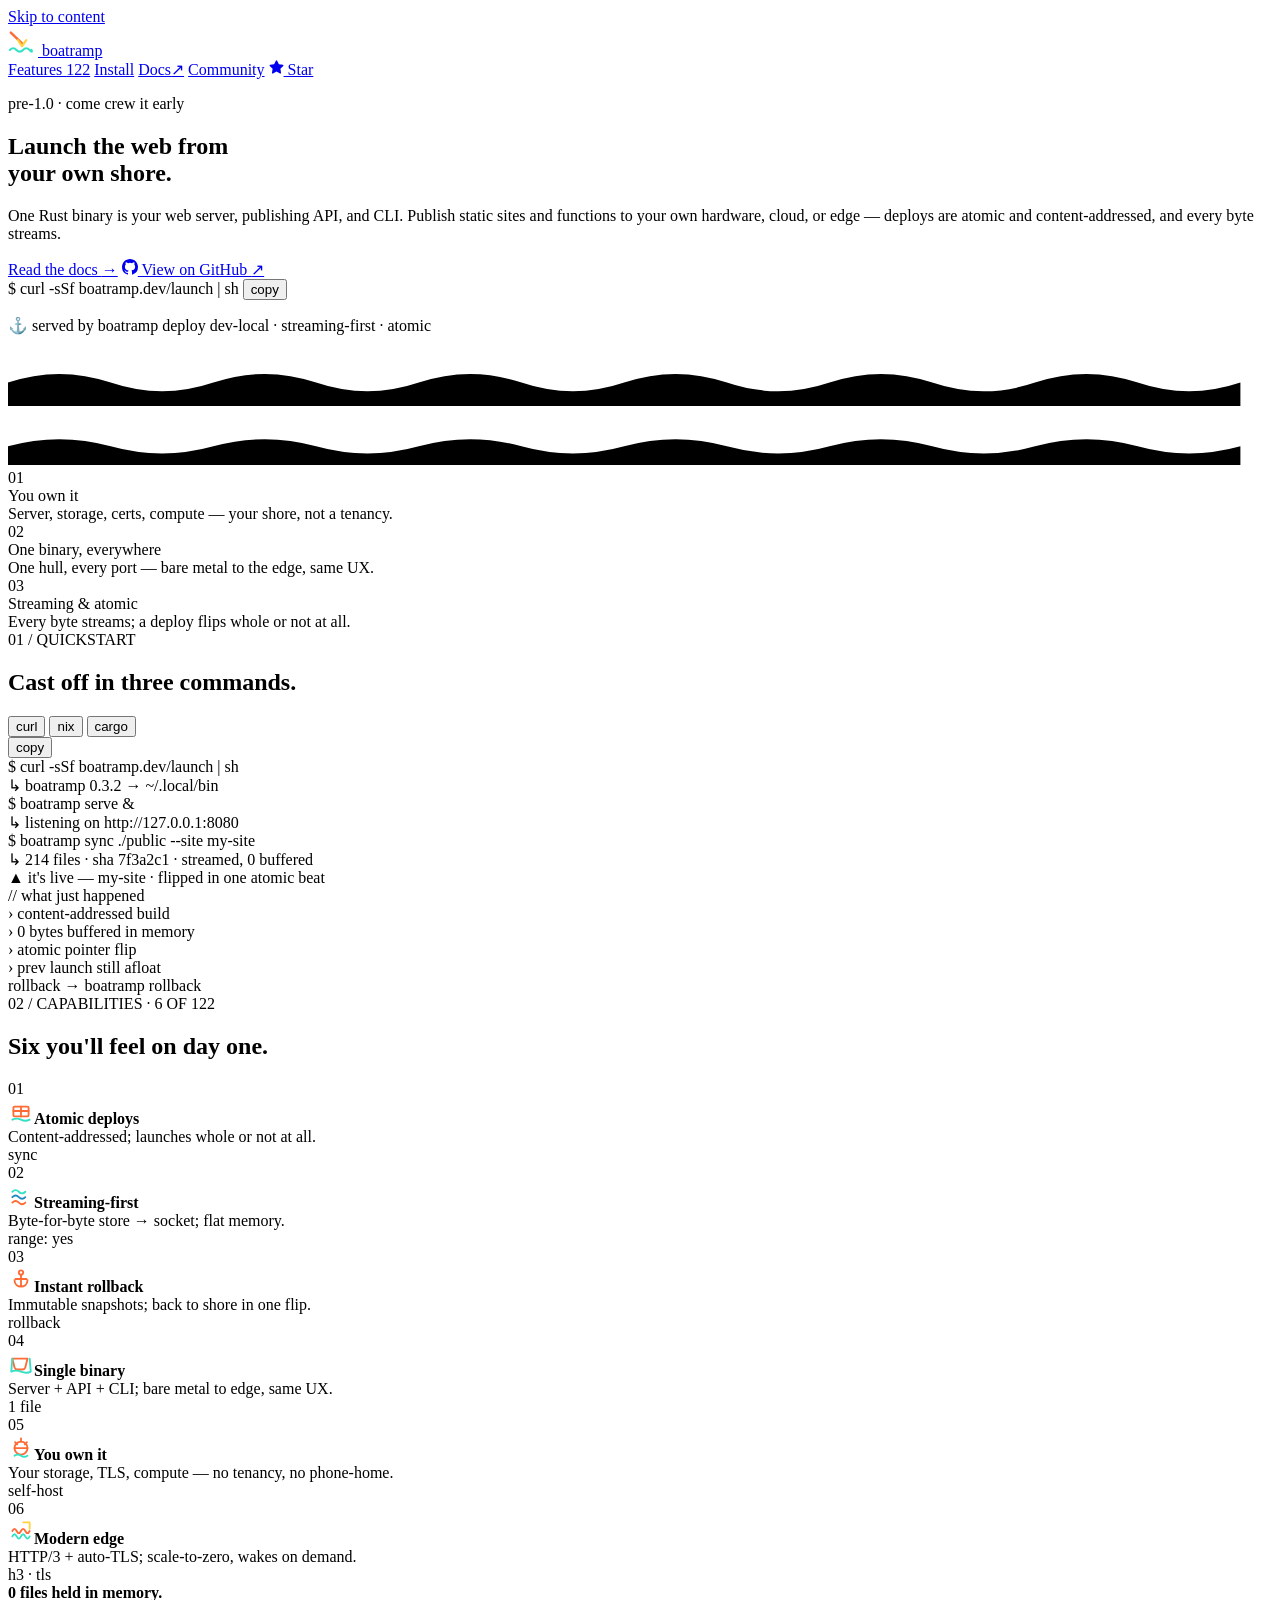
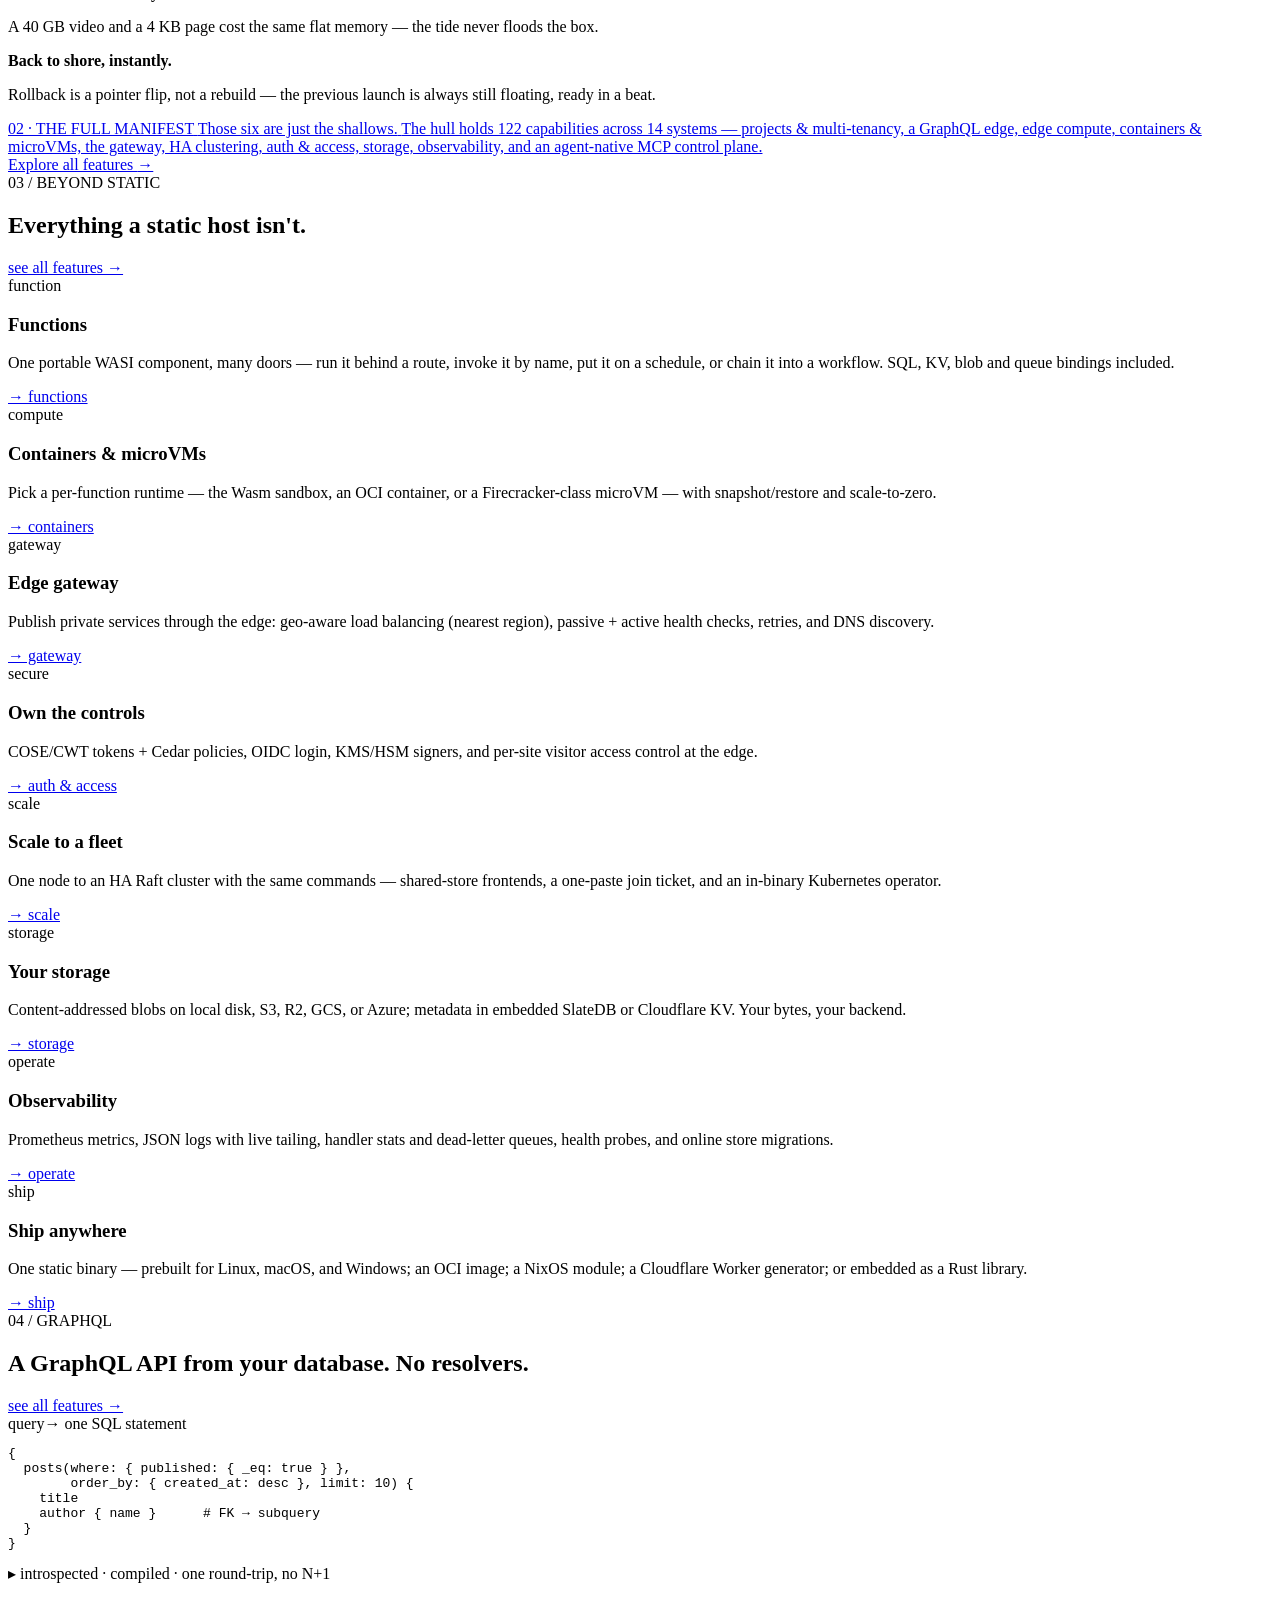
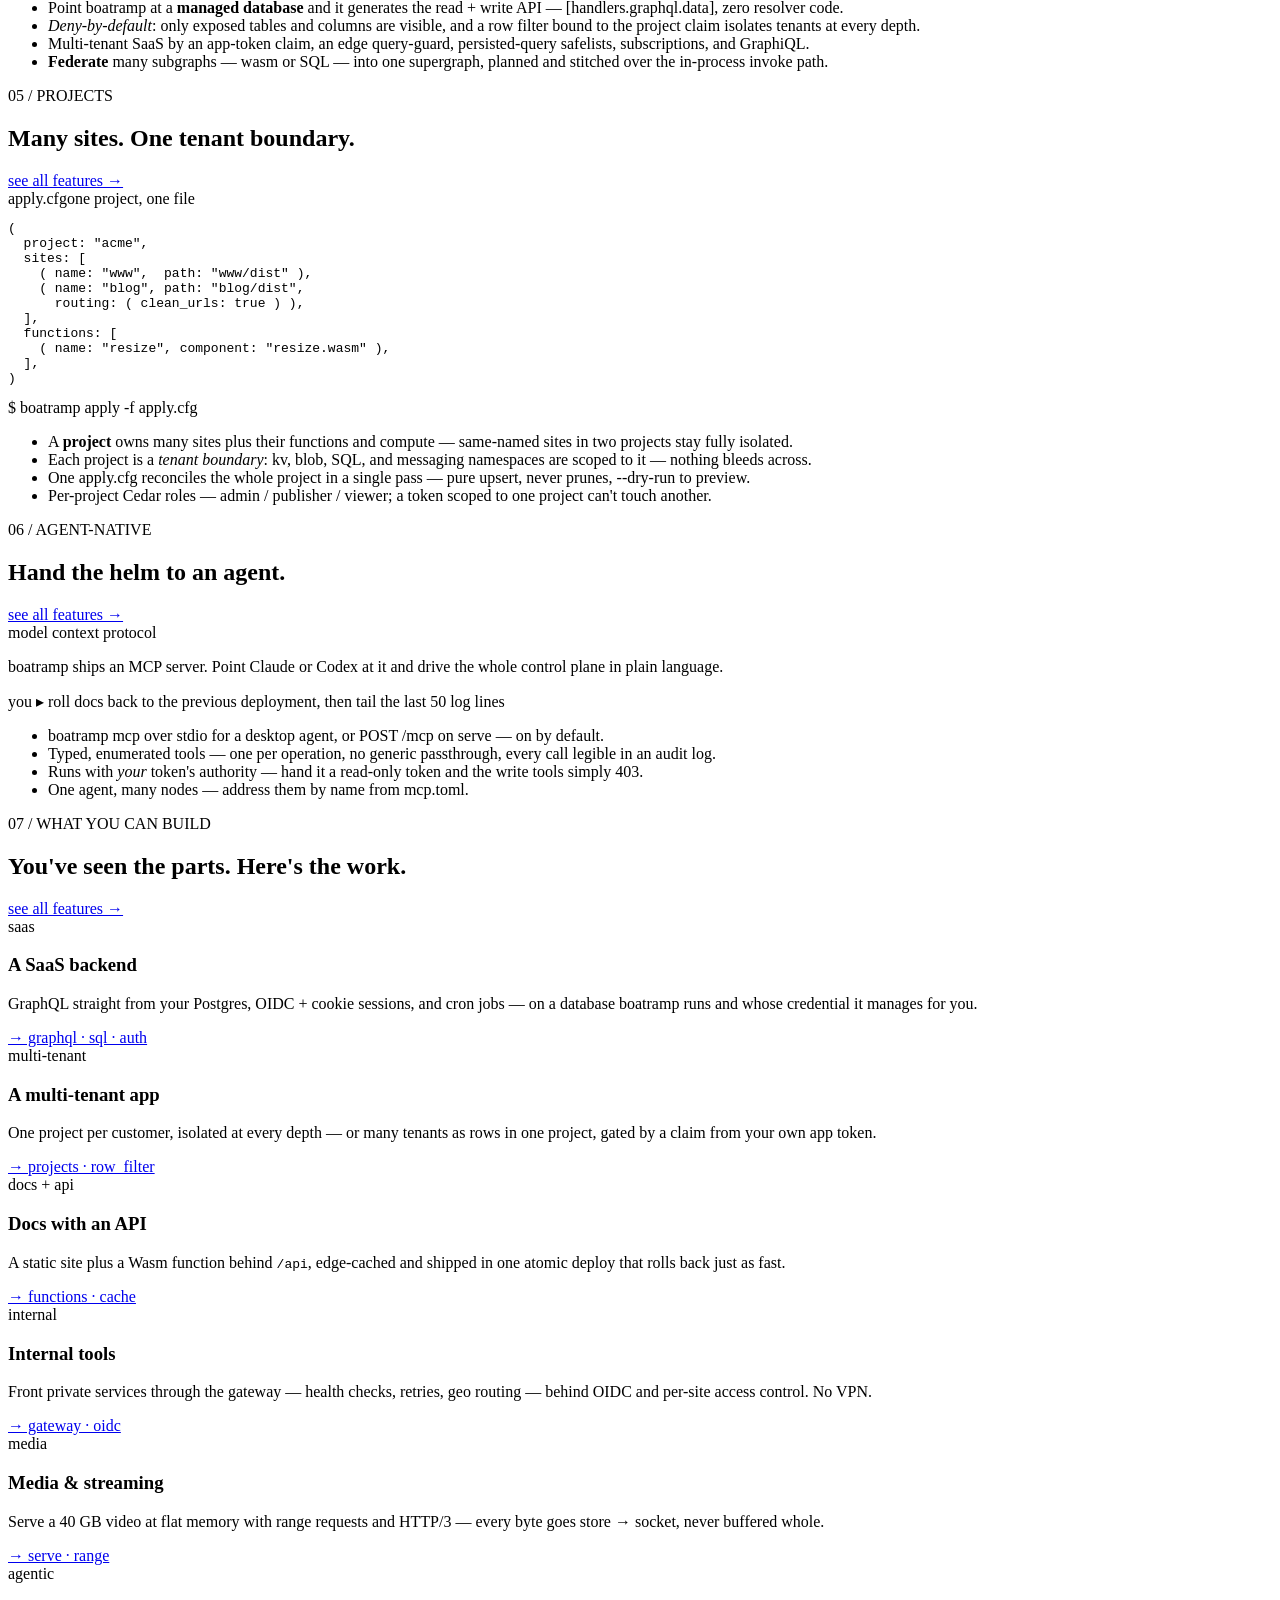
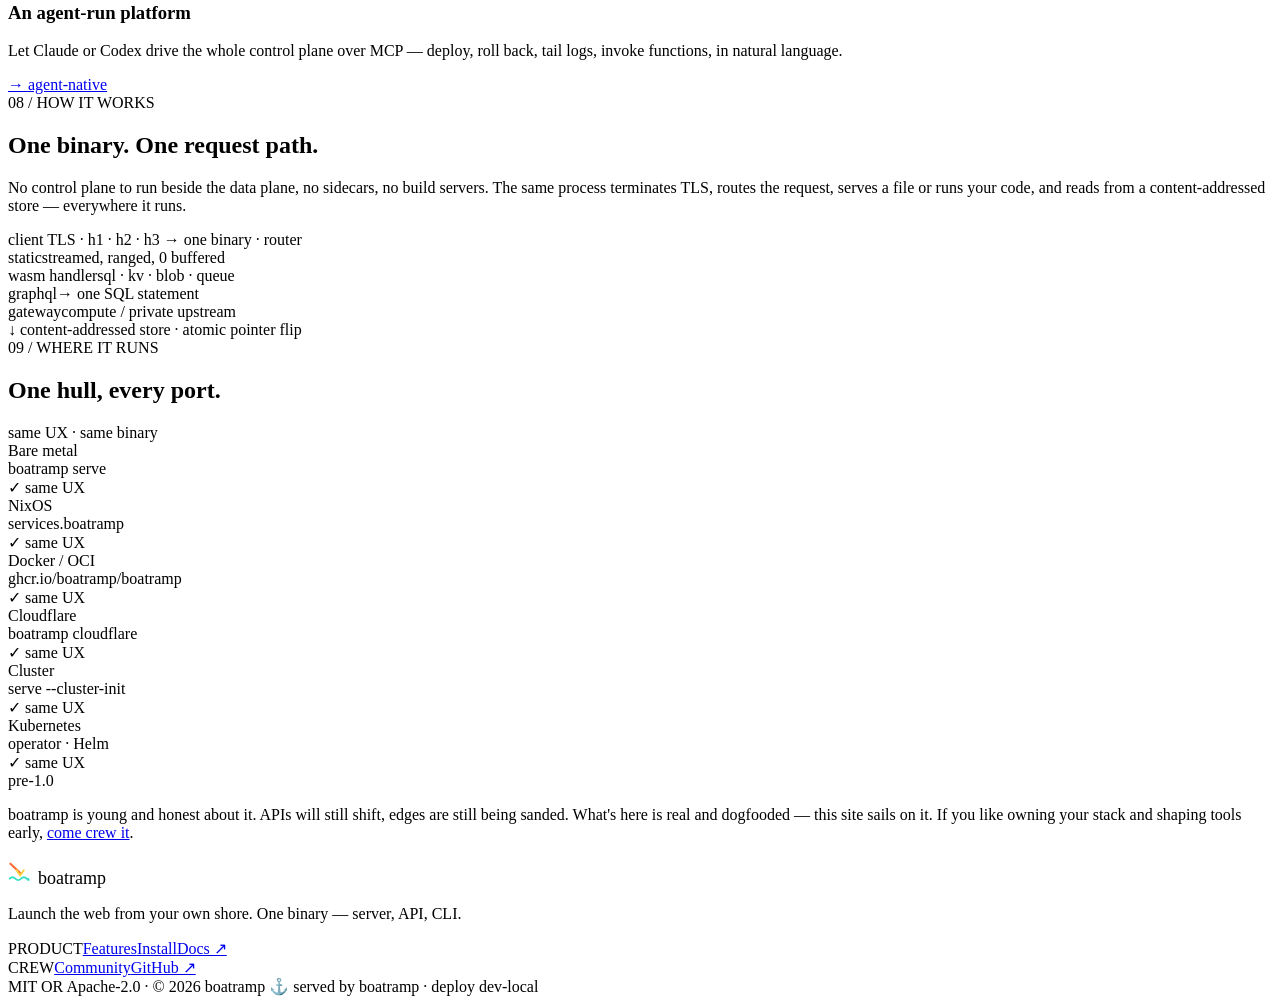
==== site/index.html @ 1ac7cacc "Sync boatramp 0.3.2 (guest egress control); remove competitor benchmark claims pending published num" ====
<!doctype html>
<html lang="en" data-theme="dark">
<head>
  <meta charset="utf-8">
  <meta name="viewport" content="width=device-width, initial-scale=1">
  <title>boatramp — launch the web from your own shore</title>
  <meta name="description" content="boatramp is a self-hosted, streaming-first platform for publishing the web. One Rust binary is your web server, publishing API, and CLI — atomic, content-addressed deploys with instant rollback.">
  <link rel="canonical" href="https://boatramp.dev/">
  <link rel="icon" href="/favicon.svg" type="image/svg+xml">

  <!-- Open Graph / social -->
  <meta property="og:type" content="website">
  <meta property="og:url" content="https://boatramp.dev/">
  <meta property="og:title" content="boatramp — launch the web from your own shore">
  <meta property="og:description" content="Self-hosted, streaming-first web publishing in one Rust binary: server, publishing API, and CLI. Atomic, content-addressed deploys; instant rollback.">
  <meta property="og:image" content="https://boatramp.dev/og.png">
  <meta name="twitter:card" content="summary_large_image">

  <link rel="preload" href="/fonts/space-grotesk-700.woff2" as="font" type="font/woff2" crossorigin>
  <link rel="preload" href="/fonts/ibm-plex-sans-400.woff2" as="font" type="font/woff2" crossorigin>
  <link rel="stylesheet" href="/styles/fonts.css">
  <link rel="stylesheet" href="/styles/tokens.css">
  <link rel="stylesheet" href="/styles/site.css">

  <script type="application/ld+json">
  {
    "@context": "https://schema.org",
    "@type": "SoftwareApplication",
    "name": "boatramp",
    "applicationCategory": "DeveloperApplication",
    "operatingSystem": "Linux, macOS, Windows",
    "offers": { "@type": "Offer", "price": "0", "priceCurrency": "USD" },
    "license": "https://spdx.org/licenses/MIT.html",
    "url": "https://boatramp.dev/",
    "description": "Self-hosted, streaming-first platform for publishing the web, shipped as one Rust binary (server + publishing API + CLI)."
  }
  </script>
</head>
<body>
  <a class="skip" href="#main">Skip to content</a>

  <!-- ================= NAV ================= -->
  <header class="nav">
    <a class="nav__brand" href="/" aria-label="boatramp home">
      <svg width="30" height="30" viewBox="0 0 32 32" fill="none" aria-hidden="true">
        <path d="M3 7 L15 18.5" stroke="#ff6b35" stroke-width="2.6" stroke-linecap="round"/>
        <path d="M10.5 15 L15 21.5 L19.5 15" stroke="#ffd23f" stroke-width="2.4" stroke-linecap="round" stroke-linejoin="round"/>
        <path d="M2 25.5 q3.5 -3.6 7 0 t7 0 t7 0 t2 0" stroke="#35e0c4" stroke-width="2.2" stroke-linecap="round"/>
      </svg>
      <span class="wordmark">boatramp</span>
    </a>
    <nav class="nav__links" aria-label="Primary">
      <a href="/features">Features <span class="nav__count mono">122</span></a>
      <a href="#quickstart">Install</a>
      <a href="https://docs.boatramp.dev">Docs<span class="nav__ext" aria-hidden="true">↗</span></a>
      <a href="https://discord.gg/A78gHFF3F3">Community</a>
      <a class="nav__star" href="https://github.com/BoatRamp/BoatRamp" data-gh-star aria-label="Star boatramp on GitHub">
        <svg width="15" height="15" viewBox="0 0 16 16" fill="currentColor" aria-hidden="true"><path d="M8 .25a.75.75 0 0 1 .673.418l1.882 3.815 4.21.612a.75.75 0 0 1 .416 1.279l-3.046 2.97.719 4.192a.751.751 0 0 1-1.088.791L8 12.347l-3.766 1.98a.75.75 0 0 1-1.088-.79l.72-4.194L.818 6.374a.75.75 0 0 1 .416-1.28l4.21-.611L7.327.668A.75.75 0 0 1 8 .25Z"/></svg>
        Star
        <span class="nav__star-count mono" data-gh-star-count hidden></span>
      </a>
    </nav>
  </header>

  <main id="main">
    <!-- ================= HERO ================= -->
    <section class="hero">
      <div class="bytes" aria-hidden="true">
        <span class="byte" style="left:20px;width:8px;height:8px;background:#35e0c4;animation-duration:3.4s"></span>
        <span class="byte" style="left:44px;width:6px;height:6px;background:#ffd23f;animation-duration:3.9s;animation-delay:.7s"></span>
        <span class="byte" style="left:8px;width:7px;height:7px;background:#2088c1;animation-duration:4.2s;animation-delay:1.4s"></span>
        <span class="byte" style="left:60px;width:5px;height:5px;background:#35e0c4;animation-duration:3.1s;animation-delay:2.1s"></span>
        <span class="byte" style="left:32px;width:7px;height:7px;background:#ff6b35;animation-duration:4.6s;animation-delay:2.8s"></span>
        <span class="byte" style="left:74px;width:6px;height:6px;background:#35e0c4;animation-duration:3.7s;animation-delay:3.4s"></span>
      </div>
      <div class="wrap hero__inner">
        <p class="eyebrow"><span class="eyebrow__dot" aria-hidden="true"></span>pre-1.0 · come crew it early</p>
        <h1>Launch the web from<br>your own <span class="accent">shore</span>.</h1>
        <p class="hero__sub">One Rust binary is your web server, publishing API, and CLI. Publish static sites and functions to your own hardware, cloud, or edge — deploys are atomic and content-addressed, and every byte streams.</p>
        <div class="actions">
          <a class="btn btn--primary" href="https://docs.boatramp.dev">Read the docs <span aria-hidden="true">→</span></a>
          <a class="btn btn--ghost" href="https://github.com/BoatRamp/BoatRamp" target="_blank" rel="noopener">
            <svg width="16" height="16" viewBox="0 0 16 16" fill="currentColor" aria-hidden="true"><path d="M8 0C3.58 0 0 3.58 0 8a8 8 0 005.47 7.59c.4.07.55-.17.55-.38v-1.34c-2.23.48-2.7-1.07-2.7-1.07-.36-.93-.9-1.18-.9-1.18-.73-.5.06-.49.06-.49.81.06 1.24.83 1.24.83.72 1.24 1.88.88 2.34.67.07-.52.28-.88.5-1.08-1.78-.2-3.65-.89-3.65-3.96 0-.88.31-1.59.83-2.15-.08-.2-.36-1.02.08-2.12 0 0 .67-.22 2.2.82a7.6 7.6 0 014 0c1.53-1.04 2.2-.82 2.2-.82.44 1.1.16 1.92.08 2.12.52.56.83 1.27.83 2.15 0 3.08-1.87 3.76-3.66 3.96.29.25.54.73.54 1.48v2.2c0 .21.15.46.55.38A8 8 0 0016 8c0-4.42-3.58-8-8-8z"/></svg>
            View on GitHub <span class="btn__ext" aria-hidden="true">↗</span>
          </a>
        </div>
        <div class="cli" data-copy-root>
          <span class="cli__prompt" aria-hidden="true">$</span>
          <span class="cli__cmd" data-copy-text="curl -sSf boatramp.dev/launch | sh">curl -sSf boatramp.dev/launch | sh</span>
          <button type="button" class="copy" data-copy>copy</button>
        </div>
        <p class="dogfood">
          <span class="dogfood__badge"><span class="anchor-bob" aria-hidden="true">⚓</span> served by boatramp</span>
          <span>deploy <span class="dogfood__id" data-deploy-id>dev-local</span> · streaming-first · atomic</span>
        </p>
      </div>
      <div class="waterline" aria-hidden="true">
        <svg class="wave wave--1" viewBox="0 0 1600 70" preserveAspectRatio="none"><path d="M0 40 q65 -22 130 0 t130 0 t130 0 t130 0 t130 0 t130 0 t130 0 t130 0 t130 0 t130 0 t130 0 t130 0 V70 H0 Z"/></svg>
        <svg class="wave wave--2" viewBox="0 0 1600 70" preserveAspectRatio="none"><path d="M0 46 q65 -18 130 0 t130 0 t130 0 t130 0 t130 0 t130 0 t130 0 t130 0 t130 0 t130 0 t130 0 t130 0 V70 H0 Z"/></svg>
      </div>
    </section>

    <!-- ================= THREE TRUTHS ================= -->
    <section class="truths" aria-label="Why boatramp">
      <div class="wrap"><div class="truths__grid">
        <div class="truth"><div class="truth__idx mono">01</div><div class="truth__title">You own it</div><div class="truth__desc">Server, storage, certs, compute — your shore, not a tenancy.</div></div>
        <div class="truth"><div class="truth__idx mono">02</div><div class="truth__title">One binary, everywhere</div><div class="truth__desc">One hull, every port — bare metal to the edge, same UX.</div></div>
        <div class="truth"><div class="truth__idx mono">03</div><div class="truth__title">Streaming &amp; atomic</div><div class="truth__desc">Every byte streams; a deploy flips whole or not at all.</div></div>
      </div></div>
    </section>

    <!-- ================= 01 / QUICKSTART ================= -->
    <section class="module wrap" id="quickstart">
      <div class="module__head">
        <span class="eyebrow-mono">01 / QUICKSTART</span>
        <h2>Cast off in three commands.</h2>
      </div>
      <div class="terminal" id="terminal">
        <div class="terminal__bar">
          <div class="dots" aria-hidden="true"><span class="dot dot--1"></span><span class="dot dot--2"></span><span class="dot dot--3"></span></div>
          <div class="tabs" role="tablist" aria-label="Install method" data-tabs>
            <button type="button" class="tab" role="tab" aria-selected="true"  data-tab="curl">curl</button>
            <button type="button" class="tab" role="tab" aria-selected="false" data-tab="nix">nix</button>
            <button type="button" class="tab" role="tab" aria-selected="false" data-tab="cargo">cargo</button>
          </div>
          <button type="button" class="terminal__copy copy" data-copy data-copy-text="curl -sSf boatramp.dev/launch | sh&#10;boatramp serve &&#10;boatramp sync ./public --site my-site">copy</button>
        </div>
        <div class="terminal__grid">
          <div class="terminal__body">
            <div class="term-line"><span class="term-prompt">$ </span><span data-install-cmd>curl -sSf boatramp.dev/launch | sh</span></div>
            <div class="term-line term-out">  ↳ boatramp 0.3.2 → ~/.local/bin</div>
            <div class="term-line"><span class="term-prompt">$ </span>boatramp serve &amp;</div>
            <div class="term-line term-out">  ↳ listening on http://127.0.0.1:8080</div>
            <div class="term-line"><span class="term-prompt">$ </span>boatramp sync ./public --site my-site</div>
            <div class="term-line term-out">  ↳ 214 files · sha 7f3a2c1 · streamed, 0 buffered</div>
            <div class="flip-badge"><span aria-hidden="true">▲</span> it's live — my-site · flipped in one atomic beat</div>
          </div>
          <div class="terminal__notes">
            <div class="terminal__notes-h">// what just happened</div>
            <div class="note-row"><span aria-hidden="true">›</span> content-addressed build</div>
            <div class="note-row"><span aria-hidden="true">›</span> 0 bytes buffered in memory</div>
            <div class="note-row"><span aria-hidden="true">›</span> atomic pointer flip</div>
            <div class="note-row"><span aria-hidden="true">›</span> prev launch still afloat</div>
            <div class="note-roll">rollback → boatramp rollback</div>
          </div>
        </div>
      </div>
    </section>

    <!-- ================= 02 / CAPABILITIES ================= -->
    <section class="module wrap" id="capabilities">
      <div class="module__head">
        <span class="eyebrow-mono">02 / CAPABILITIES · 6 OF 122</span>
        <h2>Six you'll feel on day one.</h2>
      </div>
      <div class="spec-wrap"><div class="spec">
        <div class="spec__row" style="display:contents">
          <div class="spec__cell spec__idx">01</div>
          <div class="spec__cell spec__name"><span class="spec__icon"><svg width="26" height="26" viewBox="0 0 24 24" aria-hidden="true"><g stroke-width="1.7" stroke-linecap="round" stroke-linejoin="round" fill="none"><rect x="5" y="8" width="14" height="9" rx="1" stroke="#ff6b35"/><path d="M5 12h14M12 8v9" stroke="#ff6b35"/><path d="M4 20q4-2 8 0t8 0" stroke="#35e0c4"/></g></svg></span><b>Atomic deploys</b></div>
          <div class="spec__cell spec__desc">Content-addressed; launches whole or not at all.</div>
          <div class="spec__cell spec__tag">sync</div>
        </div>
        <div class="spec__row" style="display:contents">
          <div class="spec__cell spec__idx">02</div>
          <div class="spec__cell spec__name"><span class="spec__icon"><svg width="26" height="26" viewBox="0 0 24 24" aria-hidden="true"><g stroke-width="1.7" stroke-linecap="round" stroke-linejoin="round" fill="none"><path d="M4 9q3-3 6 0t6 0" stroke="#35e0c4"/><path d="M4 14q3-3 6 0t6 0" stroke="#2088c1"/><path d="M4 19q3-3 6 0t6 0" stroke="#ff6b35"/></g></svg></span><b>Streaming-first</b></div>
          <div class="spec__cell spec__desc">Byte-for-byte store → socket; flat memory.</div>
          <div class="spec__cell spec__tag">range: yes</div>
        </div>
        <div class="spec__row" style="display:contents">
          <div class="spec__cell spec__idx">03</div>
          <div class="spec__cell spec__name"><span class="spec__icon"><svg width="26" height="26" viewBox="0 0 24 24" aria-hidden="true"><g stroke-width="1.7" stroke-linecap="round" stroke-linejoin="round" fill="none"><circle cx="12" cy="6" r="2" stroke="#ff6b35"/><path d="M12 8v11M7 12h10M12 19c-3 0-6-2-6-6M12 19c3 0 6-2 6-6" stroke="#ff6b35"/></g></svg></span><b>Instant rollback</b></div>
          <div class="spec__cell spec__desc">Immutable snapshots; back to shore in one flip.</div>
          <div class="spec__cell spec__tag">rollback</div>
        </div>
        <div class="spec__row" style="display:contents">
          <div class="spec__cell spec__idx">04</div>
          <div class="spec__cell spec__name"><span class="spec__icon"><svg width="26" height="26" viewBox="0 0 24 24" aria-hidden="true"><g stroke-width="1.7" stroke-linecap="round" stroke-linejoin="round" fill="none"><path d="M4 8h14l-2 8a3 3 0 0 1-3 2H9a3 3 0 0 1-3-2L4 8Z" stroke="#ff6b35"/><path d="M4 8 3 20q4-2 9 0t9 0L20 8" stroke="#35e0c4"/></g></svg></span><b>Single binary</b></div>
          <div class="spec__cell spec__desc">Server + API + CLI; bare metal to edge, same UX.</div>
          <div class="spec__cell spec__tag">1 file</div>
        </div>
        <div class="spec__row" style="display:contents">
          <div class="spec__cell spec__idx">05</div>
          <div class="spec__cell spec__name"><span class="spec__icon"><svg width="26" height="26" viewBox="0 0 24 24" aria-hidden="true"><g stroke-width="1.7" stroke-linecap="round" stroke-linejoin="round" fill="none"><circle cx="12" cy="13" r="6" stroke="#ff6b35"/><path d="M12 7V4M8.5 9.5 6.5 7.5M15.5 9.5 17.5 7.5M6 13h12" stroke="#ff6b35"/><path d="M6 20q3-2 6 0t6 0" stroke="#35e0c4"/></g></svg></span><b>You own it</b></div>
          <div class="spec__cell spec__desc">Your storage, TLS, compute — no tenancy, no phone-home.</div>
          <div class="spec__cell spec__tag">self-host</div>
        </div>
        <div class="spec__row" style="display:contents">
          <div class="spec__cell spec__idx">06</div>
          <div class="spec__cell spec__name"><span class="spec__icon"><svg width="26" height="26" viewBox="0 0 24 24" aria-hidden="true"><g stroke-width="1.7" stroke-linecap="round" stroke-linejoin="round" fill="none"><path d="M4 12q2-4 4 0t4 0 4 0 4 0" stroke="#ff6b35"/><path d="M4 17q2-4 4 0t4 0 4 0 4 0" stroke="#35e0c4"/><path d="M14 4h6v6" stroke="#ffd23f"/></g></svg></span><b>Modern edge</b></div>
          <div class="spec__cell spec__desc">HTTP/3 + auto-TLS; scale-to-zero, wakes on demand.</div>
          <div class="spec__cell spec__tag">h3 · tls</div>
        </div>
      </div></div>
      <div class="payoff">
        <div class="payoff__card payoff--launch"><b>0 files held in memory.</b><p>A 40 GB video and a 4 KB page cost the same flat memory — the tide never floods the box.</p></div>
        <div class="payoff__card payoff--seafoam"><b>Back to shore, instantly.</b><p>Rollback is a pointer flip, not a rebuild — the previous launch is always still floating, ready in a beat.</p></div>
      </div>
      <a class="features-cta" href="/features">
        <div class="features-cta__body">
          <span class="features-cta__eyebrow eyebrow-mono">02 · THE FULL MANIFEST</span>
          <span class="features-cta__title">Those six are just the shallows.</span>
          <span class="features-cta__desc">The hull holds 122 capabilities across 14 systems — projects &amp; multi-tenancy, a GraphQL edge, edge compute, containers &amp; microVMs, the gateway, HA clustering, auth &amp; access, storage, observability, and an agent-native MCP control plane.</span>
        </div>
        <span class="features-cta__action">
          <span class="btn btn--ghost features-cta__btn">Explore all features <span class="features-cta__arrow" aria-hidden="true">→</span></span>
        </span>
      </a>
    </section>

    <!-- ================= 03 / BEYOND STATIC ================= -->
    <section class="module wrap" id="compute">
      <div class="module__head">
        <span class="eyebrow-mono">03 / BEYOND STATIC</span>
        <h2>Everything a static host isn't.</h2>
        <a class="module__note module__note--link" href="/features">see all features →</a>
      </div>
      <div class="beyond-grid">
        <article class="beyond-card">
          <div class="beyond-card__tag mono">function</div>
          <h3 class="beyond-card__name">Functions</h3>
          <p class="beyond-card__desc">One portable WASI component, many doors — run it behind a route, invoke it by name, put it on a schedule, or chain it into a workflow. SQL, KV, blob and queue bindings included.</p>
          <a class="beyond-card__more mono" href="/features#compute">→ functions</a>
        </article>
        <article class="beyond-card">
          <div class="beyond-card__tag mono">compute</div>
          <h3 class="beyond-card__name">Containers &amp; microVMs</h3>
          <p class="beyond-card__desc">Pick a per-function runtime — the Wasm sandbox, an OCI container, or a Firecracker-class microVM — with snapshot/restore and scale-to-zero.</p>
          <a class="beyond-card__more mono" href="/features#containers">→ containers</a>
        </article>
        <article class="beyond-card">
          <div class="beyond-card__tag mono">gateway</div>
          <h3 class="beyond-card__name">Edge gateway</h3>
          <p class="beyond-card__desc">Publish private services through the edge: geo-aware load balancing (nearest region), passive + active health checks, retries, and DNS discovery.</p>
          <a class="beyond-card__more mono" href="/features#gateway">→ gateway</a>
        </article>
        <article class="beyond-card">
          <div class="beyond-card__tag mono">secure</div>
          <h3 class="beyond-card__name">Own the controls</h3>
          <p class="beyond-card__desc">COSE/CWT tokens + Cedar policies, OIDC login, KMS/HSM signers, and per-site visitor access control at the edge.</p>
          <a class="beyond-card__more mono" href="/features#secure">→ auth &amp; access</a>
        </article>
        <article class="beyond-card">
          <div class="beyond-card__tag mono">scale</div>
          <h3 class="beyond-card__name">Scale to a fleet</h3>
          <p class="beyond-card__desc">One node to an HA Raft cluster with the same commands — shared-store frontends, a one-paste join ticket, and an in-binary Kubernetes operator.</p>
          <a class="beyond-card__more mono" href="/features#scale">→ scale</a>
        </article>
        <article class="beyond-card">
          <div class="beyond-card__tag mono">storage</div>
          <h3 class="beyond-card__name">Your storage</h3>
          <p class="beyond-card__desc">Content-addressed blobs on local disk, S3, R2, GCS, or Azure; metadata in embedded SlateDB or Cloudflare KV. Your bytes, your backend.</p>
          <a class="beyond-card__more mono" href="/features#storage">→ storage</a>
        </article>
        <article class="beyond-card">
          <div class="beyond-card__tag mono">operate</div>
          <h3 class="beyond-card__name">Observability</h3>
          <p class="beyond-card__desc">Prometheus metrics, JSON logs with live tailing, handler stats and dead-letter queues, health probes, and online store migrations.</p>
          <a class="beyond-card__more mono" href="/features#operate">→ operate</a>
        </article>
        <article class="beyond-card">
          <div class="beyond-card__tag mono">ship</div>
          <h3 class="beyond-card__name">Ship anywhere</h3>
          <p class="beyond-card__desc">One static binary — prebuilt for Linux, macOS, and Windows; an OCI image; a NixOS module; a Cloudflare Worker generator; or embedded as a Rust library.</p>
          <a class="beyond-card__more mono" href="/features#ship">→ ship</a>
        </article>
      </div>
    </section>

    <!-- ================= 04 / GRAPHQL ================= -->
    <section class="module wrap" id="graphql">
      <div class="module__head">
        <span class="eyebrow-mono">04 / GRAPHQL</span>
        <h2>A GraphQL API from your database. No resolvers.</h2>
        <a class="module__note module__note--link" href="/features#graphql">see all features →</a>
      </div>
      <div class="gql-band">
        <div class="gql-band__code">
          <div class="gql-band__code-head mono"><span class="gql-band__file">query</span><span class="gql-band__hint">→ one SQL statement</span></div>
          <pre class="gql-band__pre mono"><code>{
  posts(where: { published: { _eq: true } },
        order_by: { created_at: desc }, limit: 10) {
    title
    author { name }      <span class="gql-band__c"># FK → subquery</span>
  }
}</code></pre>
          <div class="gql-band__run mono"><span class="gql-band__you">▸</span> introspected · compiled · one round-trip, no N+1</div>
        </div>
        <ul class="gql-band__points">
          <li>Point boatramp at a <strong>managed database</strong> and it generates the read + write API — <span class="mono">[handlers.graphql.data]</span>, zero resolver code.</li>
          <li><em>Deny-by-default</em>: only exposed tables and columns are visible, and a row filter bound to the <span class="mono">project</span> claim isolates tenants at every depth.</li>
          <li>Multi-tenant SaaS by an app-token claim, an edge <span class="mono">query-guard</span>, persisted-query safelists, subscriptions, and GraphiQL.</li>
          <li><strong>Federate</strong> many subgraphs — wasm or SQL — into one supergraph, planned and stitched over the in-process invoke path.</li>
        </ul>
      </div>
    </section>

    <!-- ================= 05 / PROJECTS ================= -->
    <section class="module wrap" id="projects">
      <div class="module__head">
        <span class="eyebrow-mono">05 / PROJECTS</span>
        <h2>Many sites. One tenant boundary.</h2>
        <a class="module__note module__note--link" href="/features#projects">see all features →</a>
      </div>
      <div class="proj-band">
        <div class="proj-band__code">
          <div class="proj-band__code-head mono"><span class="proj-band__file">apply.cfg</span><span class="proj-band__hint">one project, one file</span></div>
          <pre class="proj-band__pre mono"><code>(
  project: "acme",
  sites: [
    ( name: "www",  path: "www/dist" ),
    ( name: "blog", path: "blog/dist",
      routing: ( clean_urls: true ) ),
  ],
  functions: [
    ( name: "resize", component: "resize.wasm" ),
  ],
)</code></pre>
          <div class="proj-band__run mono"><span class="proj-band__you">$</span> boatramp apply -f apply.cfg</div>
        </div>
        <ul class="proj-band__points">
          <li>A <strong>project</strong> owns many sites plus their functions and compute — same-named sites in two projects stay fully isolated.</li>
          <li>Each project is a <em>tenant boundary</em>: kv, blob, SQL, and messaging namespaces are scoped to it — nothing bleeds across.</li>
          <li>One <span class="mono">apply.cfg</span> reconciles the whole project in a single pass — pure upsert, never prunes, <span class="mono">--dry-run</span> to preview.</li>
          <li>Per-project Cedar roles — <span class="mono">admin</span> / <span class="mono">publisher</span> / <span class="mono">viewer</span>; a token scoped to one project can't touch another.</li>
        </ul>
      </div>
    </section>

    <!-- ================= 06 / AGENT-NATIVE ================= -->
    <section class="module wrap" id="agent">
      <div class="module__head">
        <span class="eyebrow-mono">06 / AGENT-NATIVE</span>
        <h2>Hand the helm to an agent.</h2>
        <a class="module__note module__note--link" href="/features#agent">see all features →</a>
      </div>
      <div class="mcp-band">
        <div class="mcp-band__lede">
          <span class="mcp-band__kicker mono">model context protocol</span>
          <p class="mcp-band__title">boatramp ships an MCP server. Point Claude or Codex at it and drive the whole control plane in plain language.</p>
          <div class="mcp-band__demo mono">
            <span class="mcp-band__you">you ▸</span> roll <span class="mcp-band__arg">docs</span> back to the previous deployment, then tail the last 50 log lines
          </div>
        </div>
        <ul class="mcp-band__points">
          <li><span class="mono">boatramp mcp</span> over stdio for a desktop agent, or <span class="mono">POST /mcp</span> on <span class="mono">serve</span> — on by default.</li>
          <li>Typed, enumerated tools — one per operation, no generic passthrough, every call legible in an audit log.</li>
          <li>Runs with <em>your</em> token's authority — hand it a read-only token and the write tools simply <span class="mono">403</span>.</li>
          <li>One agent, many nodes — address them by name from <span class="mono">mcp.toml</span>.</li>
        </ul>
      </div>
    </section>

    <!-- ================= 07 / WHAT YOU CAN BUILD ================= -->
    <section class="module wrap" id="build">
      <div class="module__head">
        <span class="eyebrow-mono">07 / WHAT YOU CAN BUILD</span>
        <h2>You've seen the parts. Here's the work.</h2>
        <a class="module__note module__note--link" href="/features">see all features →</a>
      </div>
      <div class="usecase-grid">
        <article class="beyond-card">
          <div class="beyond-card__tag mono">saas</div>
          <h3 class="beyond-card__name">A SaaS backend</h3>
          <p class="beyond-card__desc">GraphQL straight from your Postgres, OIDC + cookie sessions, and cron jobs — on a database boatramp runs and whose credential it manages for you.</p>
          <a class="beyond-card__more mono" href="/features#graphql">→ graphql · sql · auth</a>
        </article>
        <article class="beyond-card">
          <div class="beyond-card__tag mono">multi-tenant</div>
          <h3 class="beyond-card__name">A multi-tenant app</h3>
          <p class="beyond-card__desc">One project per customer, isolated at every depth — or many tenants as rows in one project, gated by a claim from your own app token.</p>
          <a class="beyond-card__more mono" href="/features#projects">→ projects · row_filter</a>
        </article>
        <article class="beyond-card">
          <div class="beyond-card__tag mono">docs + api</div>
          <h3 class="beyond-card__name">Docs with an API</h3>
          <p class="beyond-card__desc">A static site plus a Wasm function behind <code>/api</code>, edge-cached and shipped in one atomic deploy that rolls back just as fast.</p>
          <a class="beyond-card__more mono" href="/features#compute">→ functions · cache</a>
        </article>
        <article class="beyond-card">
          <div class="beyond-card__tag mono">internal</div>
          <h3 class="beyond-card__name">Internal tools</h3>
          <p class="beyond-card__desc">Front private services through the gateway — health checks, retries, geo routing — behind OIDC and per-site access control. No VPN.</p>
          <a class="beyond-card__more mono" href="/features#gateway">→ gateway · oidc</a>
        </article>
        <article class="beyond-card">
          <div class="beyond-card__tag mono">media</div>
          <h3 class="beyond-card__name">Media &amp; streaming</h3>
          <p class="beyond-card__desc">Serve a 40 GB video at flat memory with range requests and HTTP/3 — every byte goes store → socket, never buffered whole.</p>
          <a class="beyond-card__more mono" href="/features#serve">→ serve · range</a>
        </article>
        <article class="beyond-card">
          <div class="beyond-card__tag mono">agentic</div>
          <h3 class="beyond-card__name">An agent-run platform</h3>
          <p class="beyond-card__desc">Let Claude or Codex drive the whole control plane over MCP — deploy, roll back, tail logs, invoke functions, in natural language.</p>
          <a class="beyond-card__more mono" href="/features#agent">→ agent-native</a>
        </article>
      </div>
    </section>

    <!-- ================= 08 / HOW IT WORKS ================= -->
    <section class="module wrap" id="how">
      <div class="module__head">
        <span class="eyebrow-mono">08 / HOW IT WORKS</span>
        <h2>One binary. One request path.</h2>
      </div>
      <p class="how-lead">No control plane to run beside the data plane, no sidecars, no build servers. The same process terminates TLS, routes the request, serves a file or runs your code, and reads from a content-addressed store — everywhere it runs.</p>
      <div class="arch" aria-label="Request pipeline">
        <div class="arch__row">
          <span class="arch__node">client</span>
          <span class="arch__wire mono" aria-hidden="true">TLS · h1 · h2 · h3 →</span>
          <span class="arch__node arch__node--accent">one binary · router</span>
        </div>
        <div class="arch__fan">
          <div class="arch__branch"><span class="arch__tag mono">static</span><span class="arch__note">streamed, ranged, 0 buffered</span></div>
          <div class="arch__branch"><span class="arch__tag mono">wasm handler</span><span class="arch__note">sql · kv · blob · queue</span></div>
          <div class="arch__branch"><span class="arch__tag mono">graphql</span><span class="arch__note">→ one SQL statement</span></div>
          <div class="arch__branch"><span class="arch__tag mono">gateway</span><span class="arch__note">compute / private upstream</span></div>
        </div>
        <div class="arch__base">
          <span class="arch__wire mono" aria-hidden="true">↓</span>
          <span class="arch__node arch__node--wide">content-addressed store · atomic pointer flip</span>
        </div>
      </div>
    </section>

    <!-- ================= 09 / WHERE IT RUNS ================= -->
    <section class="module wrap" id="targets">
      <div class="module__head">
        <span class="eyebrow-mono">09 / WHERE IT RUNS</span>
        <h2>One hull, every port.</h2>
        <span class="module__note">same UX · same binary</span>
      </div>
      <div class="manifest">
        <div class="target"><div><div class="target__name">Bare metal</div><div class="target__cmd">boatramp serve</div></div><span class="target__ok">✓ same UX</span></div>
        <div class="target"><div><div class="target__name">NixOS</div><div class="target__cmd">services.boatramp</div></div><span class="target__ok">✓ same UX</span></div>
        <div class="target"><div><div class="target__name">Docker / OCI</div><div class="target__cmd">ghcr.io/boatramp/boatramp</div></div><span class="target__ok">✓ same UX</span></div>
        <div class="target"><div><div class="target__name">Cloudflare</div><div class="target__cmd">boatramp cloudflare</div></div><span class="target__ok">✓ same UX</span></div>
        <div class="target"><div><div class="target__name">Cluster</div><div class="target__cmd">serve --cluster-init</div></div><span class="target__ok">✓ same UX</span></div>
        <div class="target"><div><div class="target__name">Kubernetes</div><div class="target__cmd">operator · Helm</div></div><span class="target__ok">✓ same UX</span></div>
      </div>
    </section>

    <!-- ================= HONESTY ================= -->
    <section class="honesty wrap">
      <div class="honesty__box">
        <span class="honesty__label">pre-1.0</span>
        <p>boatramp is young and honest about it. APIs will still shift, edges are still being sanded. What's here is real and dogfooded — this site sails on it. If you like owning your stack and shaping tools early, <a href="https://discord.gg/A78gHFF3F3">come crew it</a>.</p>
      </div>
    </section>
  </main>

  <!-- ================= FOOTER ================= -->
  <footer class="footer">
    <div class="wrap">
      <div class="footer__top">
        <div class="footer__brand">
          <div class="footer__brand-row">
            <svg width="26" height="26" viewBox="0 0 32 32" fill="none" aria-hidden="true"><path d="M3 7 L15 18.5" stroke="#ff6b35" stroke-width="2.6" stroke-linecap="round"/><path d="M10.5 15 L15 21.5 L19.5 15" stroke="#ffd23f" stroke-width="2.4" stroke-linecap="round" stroke-linejoin="round"/><path d="M2 25.5 q3.5 -3.6 7 0 t7 0 t7 0 t2 0" stroke="#35e0c4" stroke-width="2.2" stroke-linecap="round"/></svg>
            <span class="wordmark" style="font-size:18px">boatramp</span>
          </div>
          <p>Launch the web from your own shore. One binary — server, API, CLI.</p>
        </div>
        <div class="footer__cols">
          <div class="footer__col"><span class="footer__col-h">PRODUCT</span><a href="/features">Features</a><a href="#quickstart">Install</a><a href="https://docs.boatramp.dev">Docs ↗</a></div>
          <div class="footer__col"><span class="footer__col-h">CREW</span><a href="https://discord.gg/A78gHFF3F3">Community</a><a href="https://github.com/BoatRamp/BoatRamp">GitHub ↗</a></div>
        </div>
      </div>
      <div class="footer__bottom">
        <span>MIT OR Apache-2.0 · © 2026 boatramp</span>
        <span class="footer__served">⚓ served by boatramp · deploy <span data-deploy-id>dev-local</span></span>
      </div>
    </div>
  </footer>

  <!-- Dynamic parts (Rust/Dioxus CSR, compiled to WASM). Progressive enhancement:
       the page is complete without it; this only animates the terminal and wires
       copy/tab interactions. -->
  <script type="module">
    import init from "/island/boatramp_island.js";
    init().catch((e) => console.warn("boatramp island failed to load:", e));
  </script>
</body>
</html>
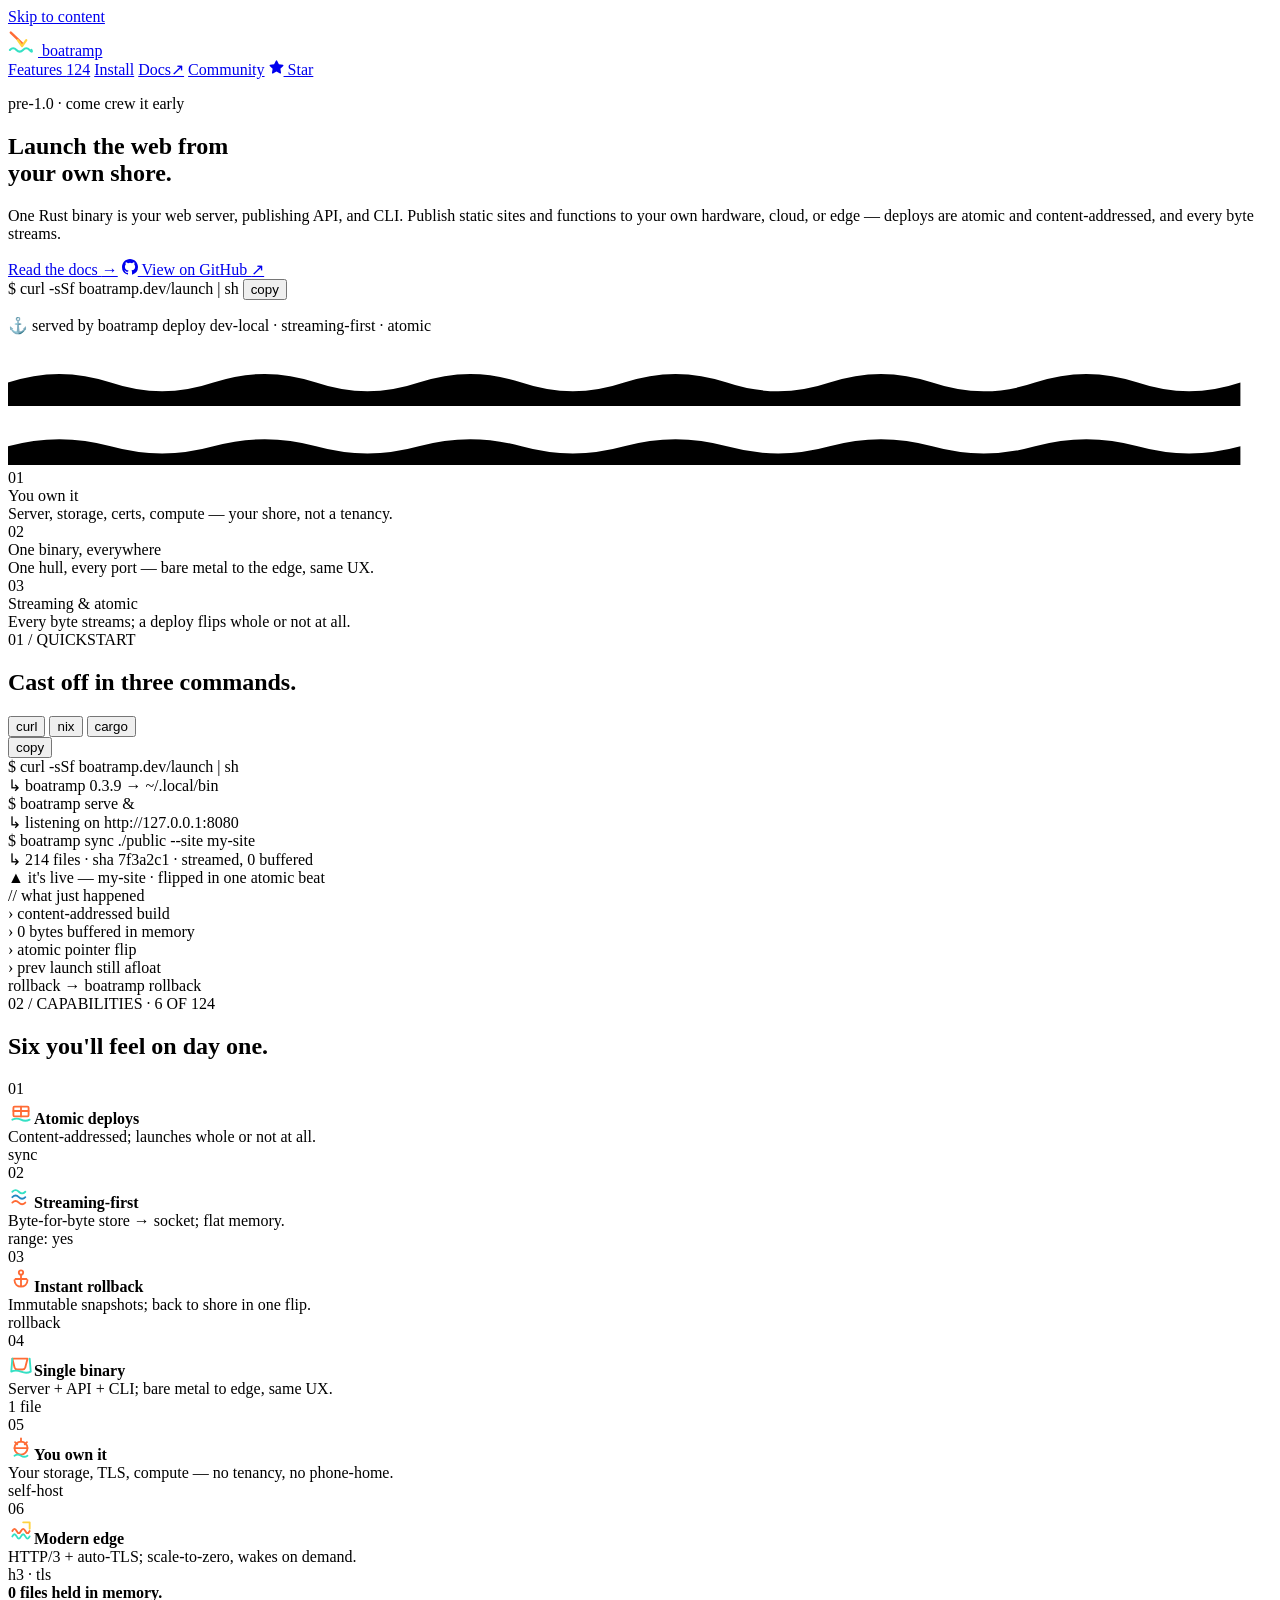
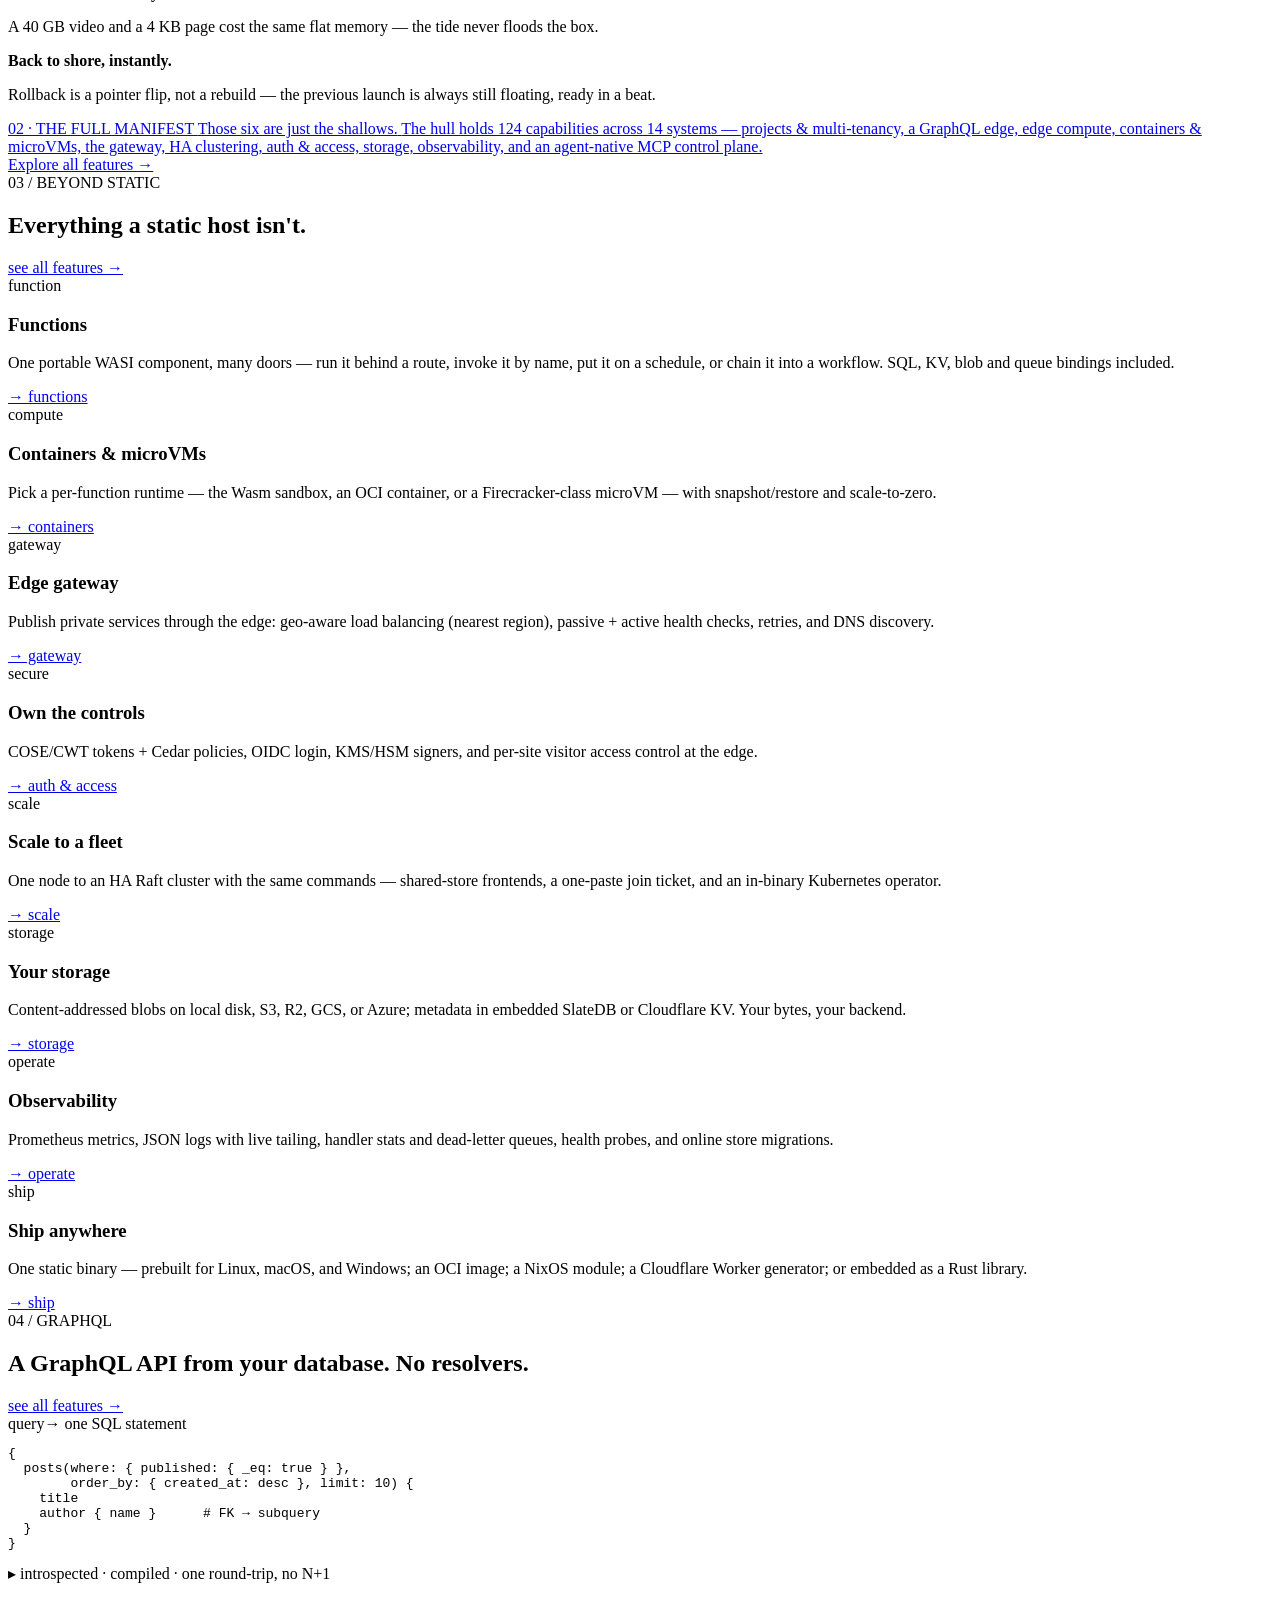
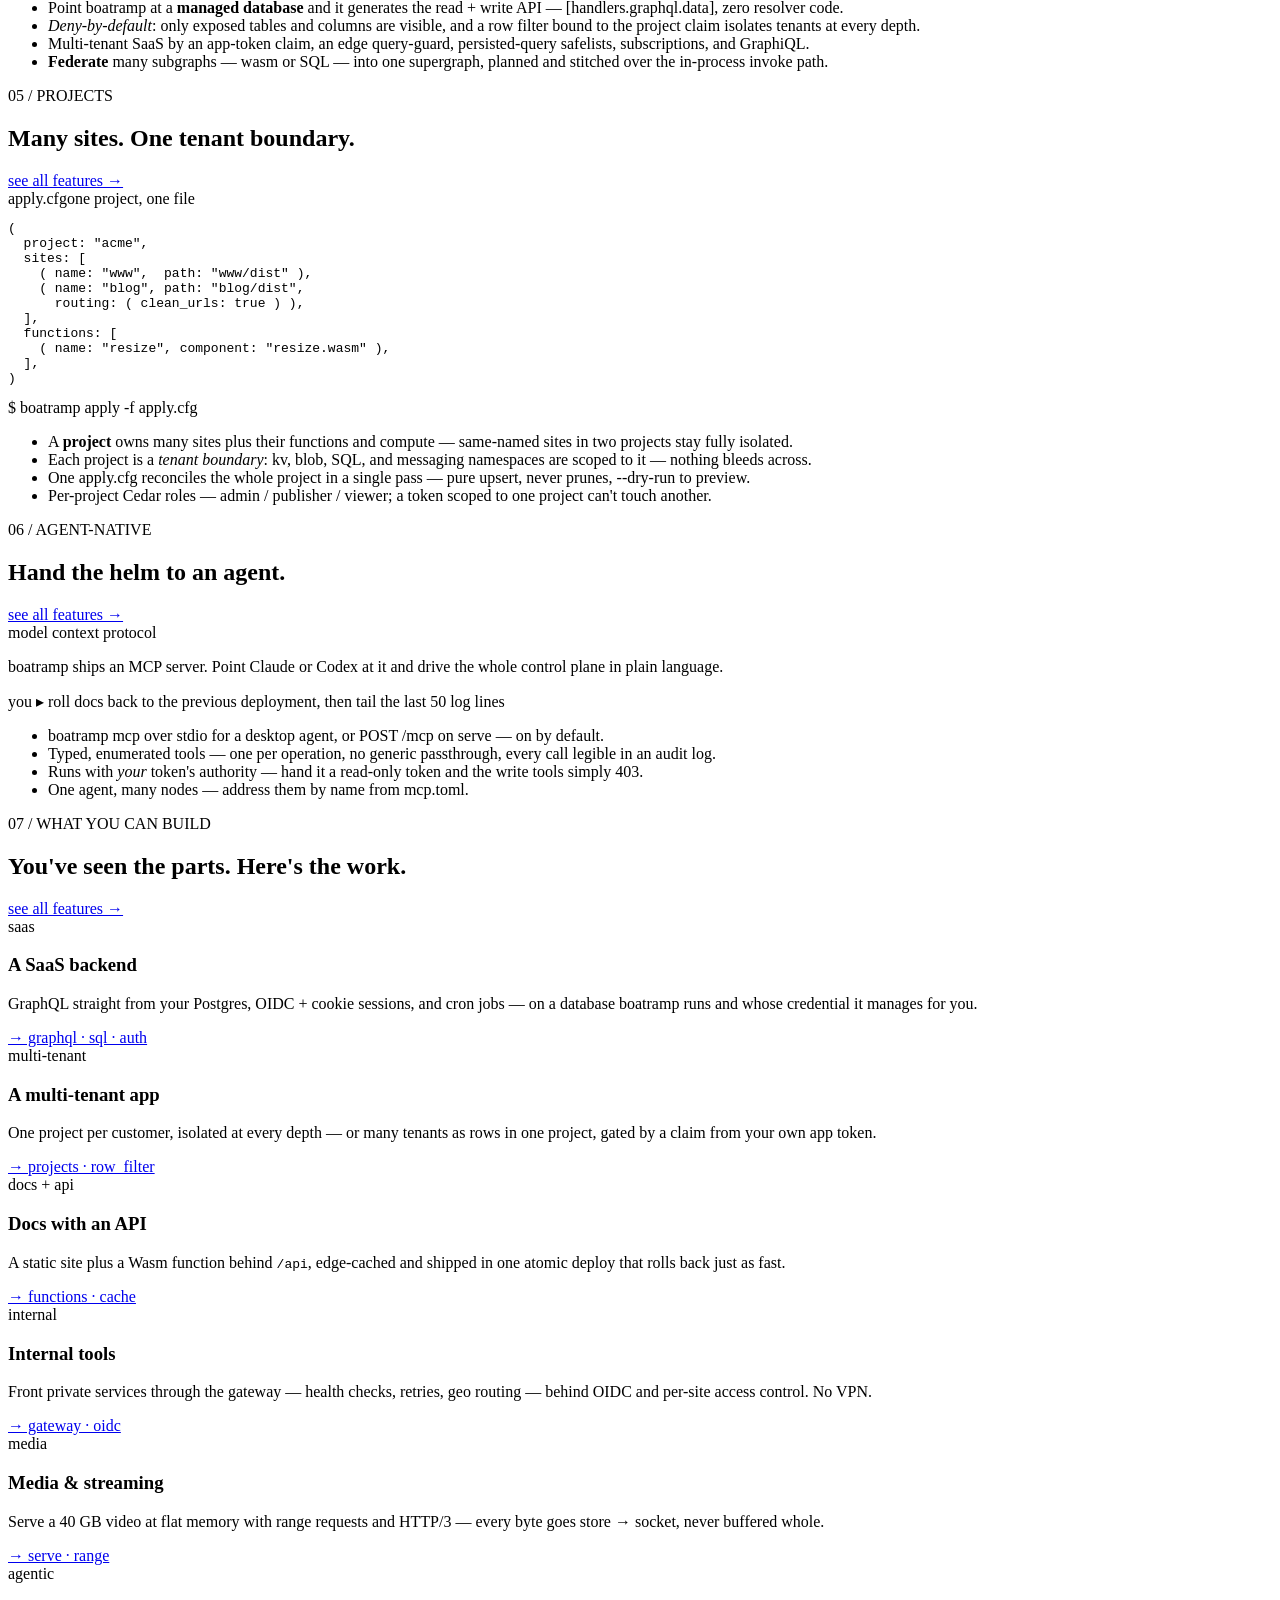
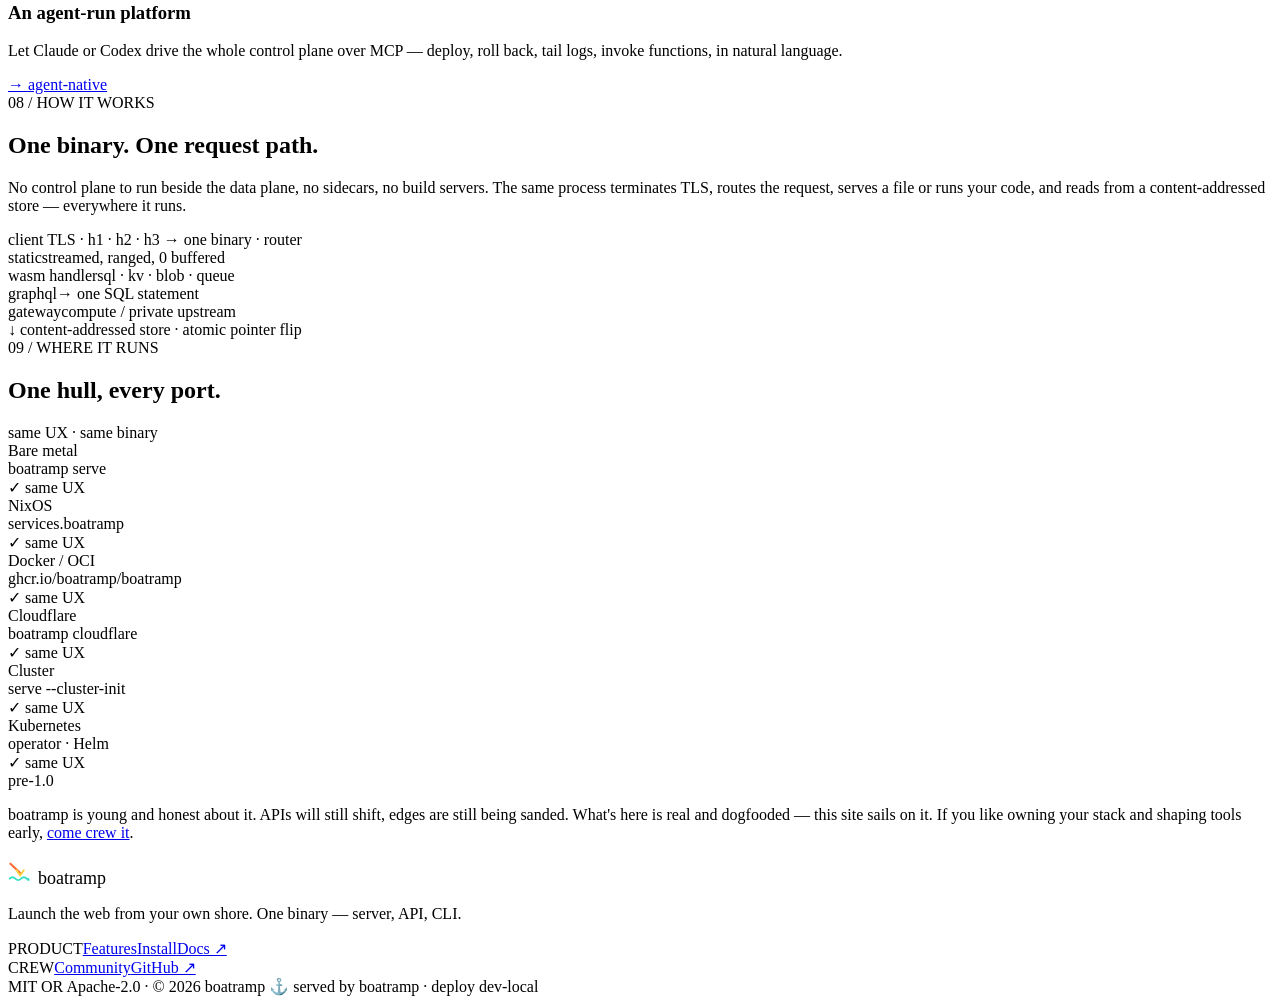
==== commit 6ec77caa: "Sync boatramp 0.3.9: config from the environment (12-factor), operator SQL & exec" ====
--- a/site/index.html
+++ b/site/index.html
@@ -50,7 +50,7 @@
       <span class="wordmark">boatramp</span>
     </a>
     <nav class="nav__links" aria-label="Primary">
-      <a href="/features">Features <span class="nav__count mono">122</span></a>
+      <a href="/features">Features <span class="nav__count mono">124</span></a>
       <a href="#quickstart">Install</a>
       <a href="https://docs.boatramp.dev">Docs<span class="nav__ext" aria-hidden="true">↗</span></a>
       <a href="https://discord.gg/A78gHFF3F3">Community</a>
@@ -128,7 +128,7 @@
         <div class="terminal__grid">
           <div class="terminal__body">
             <div class="term-line"><span class="term-prompt">$ </span><span data-install-cmd>curl -sSf boatramp.dev/launch | sh</span></div>
-            <div class="term-line term-out">  ↳ boatramp 0.3.2 → ~/.local/bin</div>
+            <div class="term-line term-out">  ↳ boatramp 0.3.9 → ~/.local/bin</div>
             <div class="term-line"><span class="term-prompt">$ </span>boatramp serve &amp;</div>
             <div class="term-line term-out">  ↳ listening on http://127.0.0.1:8080</div>
             <div class="term-line"><span class="term-prompt">$ </span>boatramp sync ./public --site my-site</div>
@@ -150,7 +150,7 @@
     <!-- ================= 02 / CAPABILITIES ================= -->
     <section class="module wrap" id="capabilities">
       <div class="module__head">
-        <span class="eyebrow-mono">02 / CAPABILITIES · 6 OF 122</span>
+        <span class="eyebrow-mono">02 / CAPABILITIES · 6 OF 124</span>
         <h2>Six you'll feel on day one.</h2>
       </div>
       <div class="spec-wrap"><div class="spec">
@@ -199,7 +199,7 @@
         <div class="features-cta__body">
           <span class="features-cta__eyebrow eyebrow-mono">02 · THE FULL MANIFEST</span>
           <span class="features-cta__title">Those six are just the shallows.</span>
-          <span class="features-cta__desc">The hull holds 122 capabilities across 14 systems — projects &amp; multi-tenancy, a GraphQL edge, edge compute, containers &amp; microVMs, the gateway, HA clustering, auth &amp; access, storage, observability, and an agent-native MCP control plane.</span>
+          <span class="features-cta__desc">The hull holds 124 capabilities across 14 systems — projects &amp; multi-tenancy, a GraphQL edge, edge compute, containers &amp; microVMs, the gateway, HA clustering, auth &amp; access, storage, observability, and an agent-native MCP control plane.</span>
         </div>
         <span class="features-cta__action">
           <span class="btn btn--ghost features-cta__btn">Explore all features <span class="features-cta__arrow" aria-hidden="true">→</span></span>
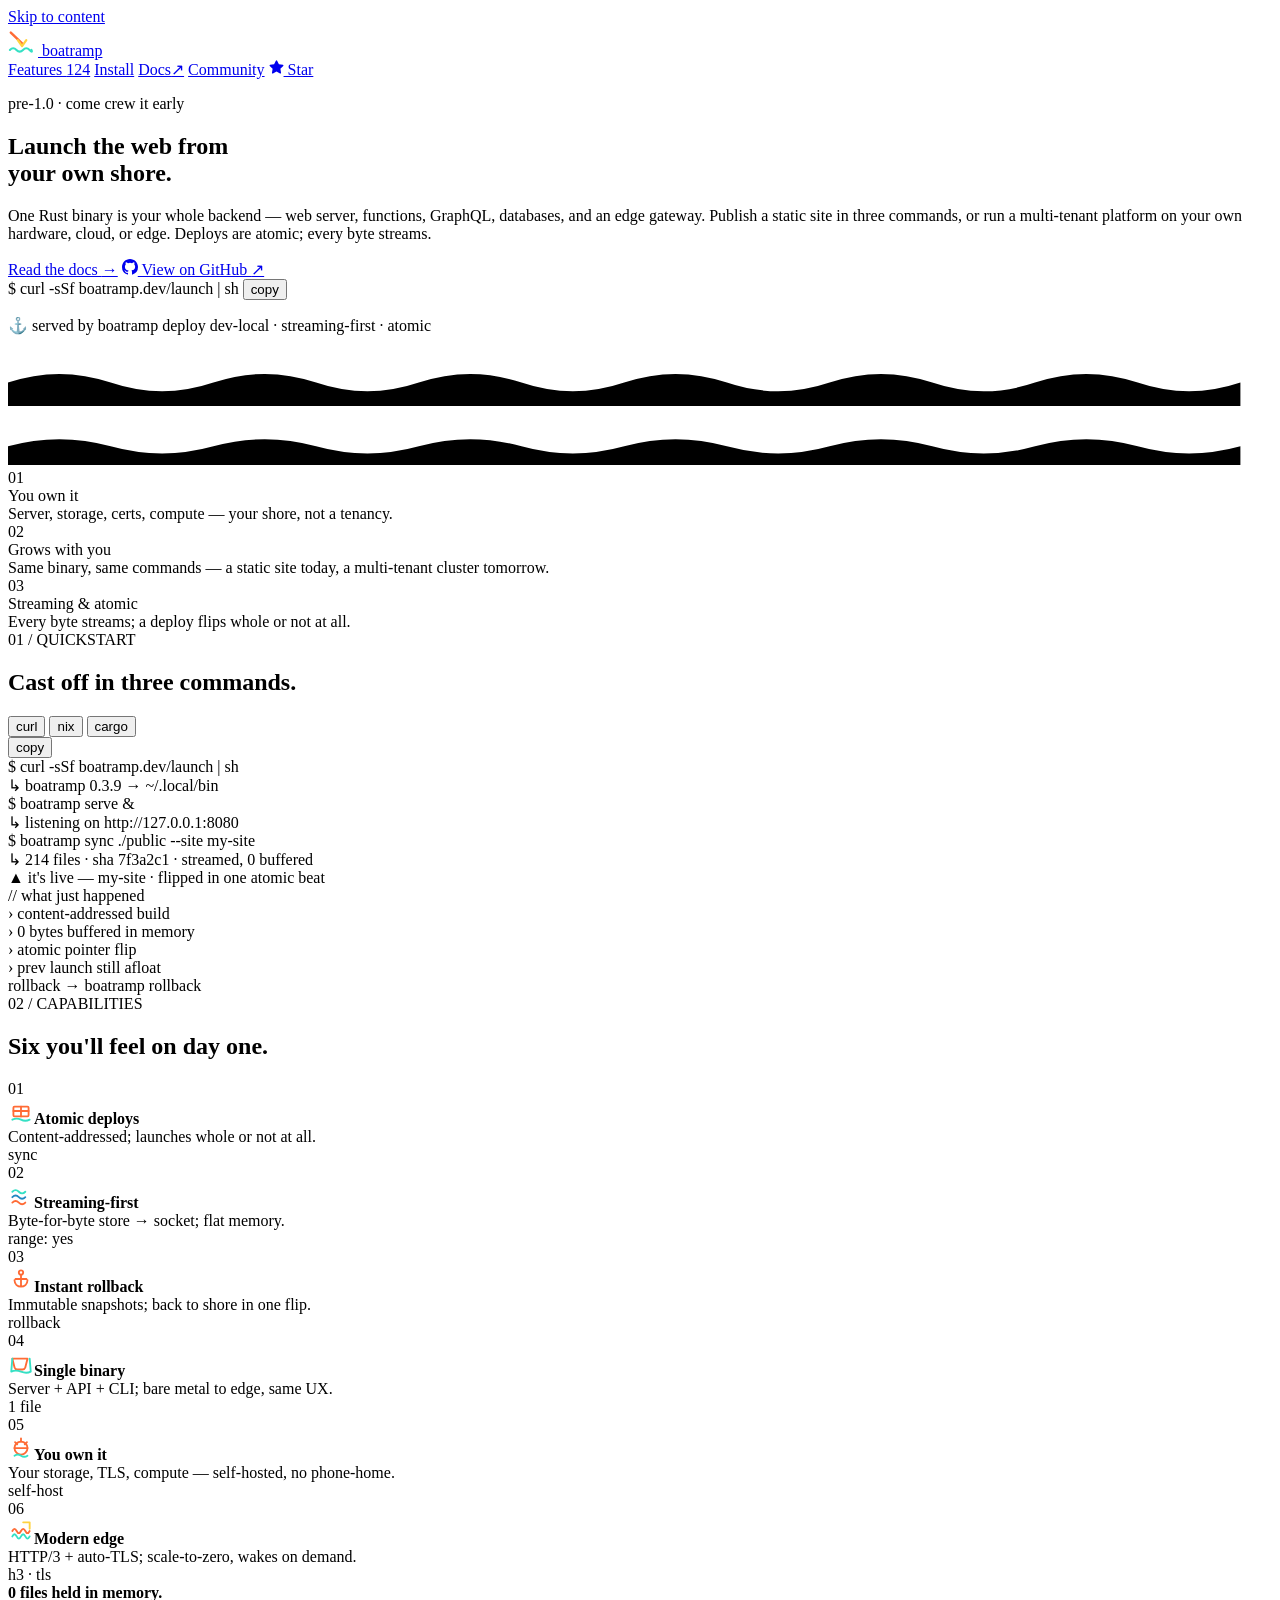
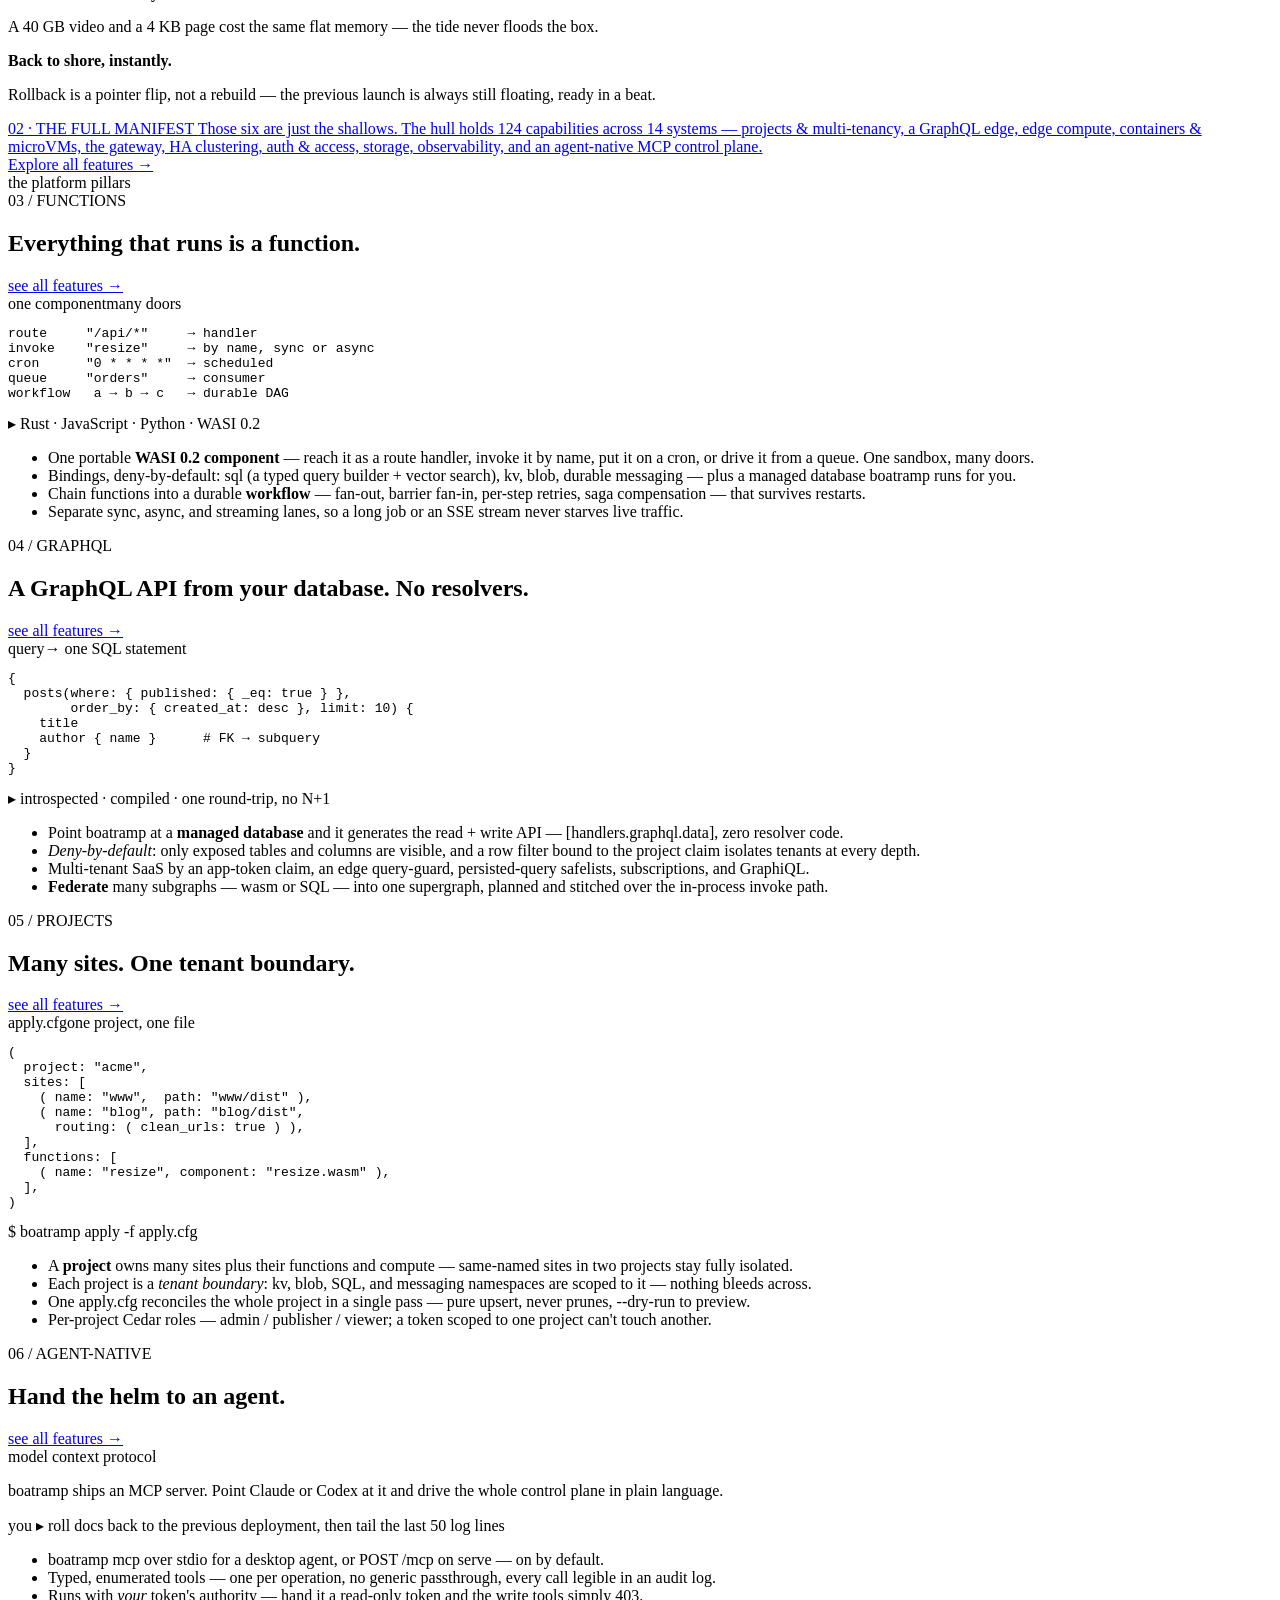
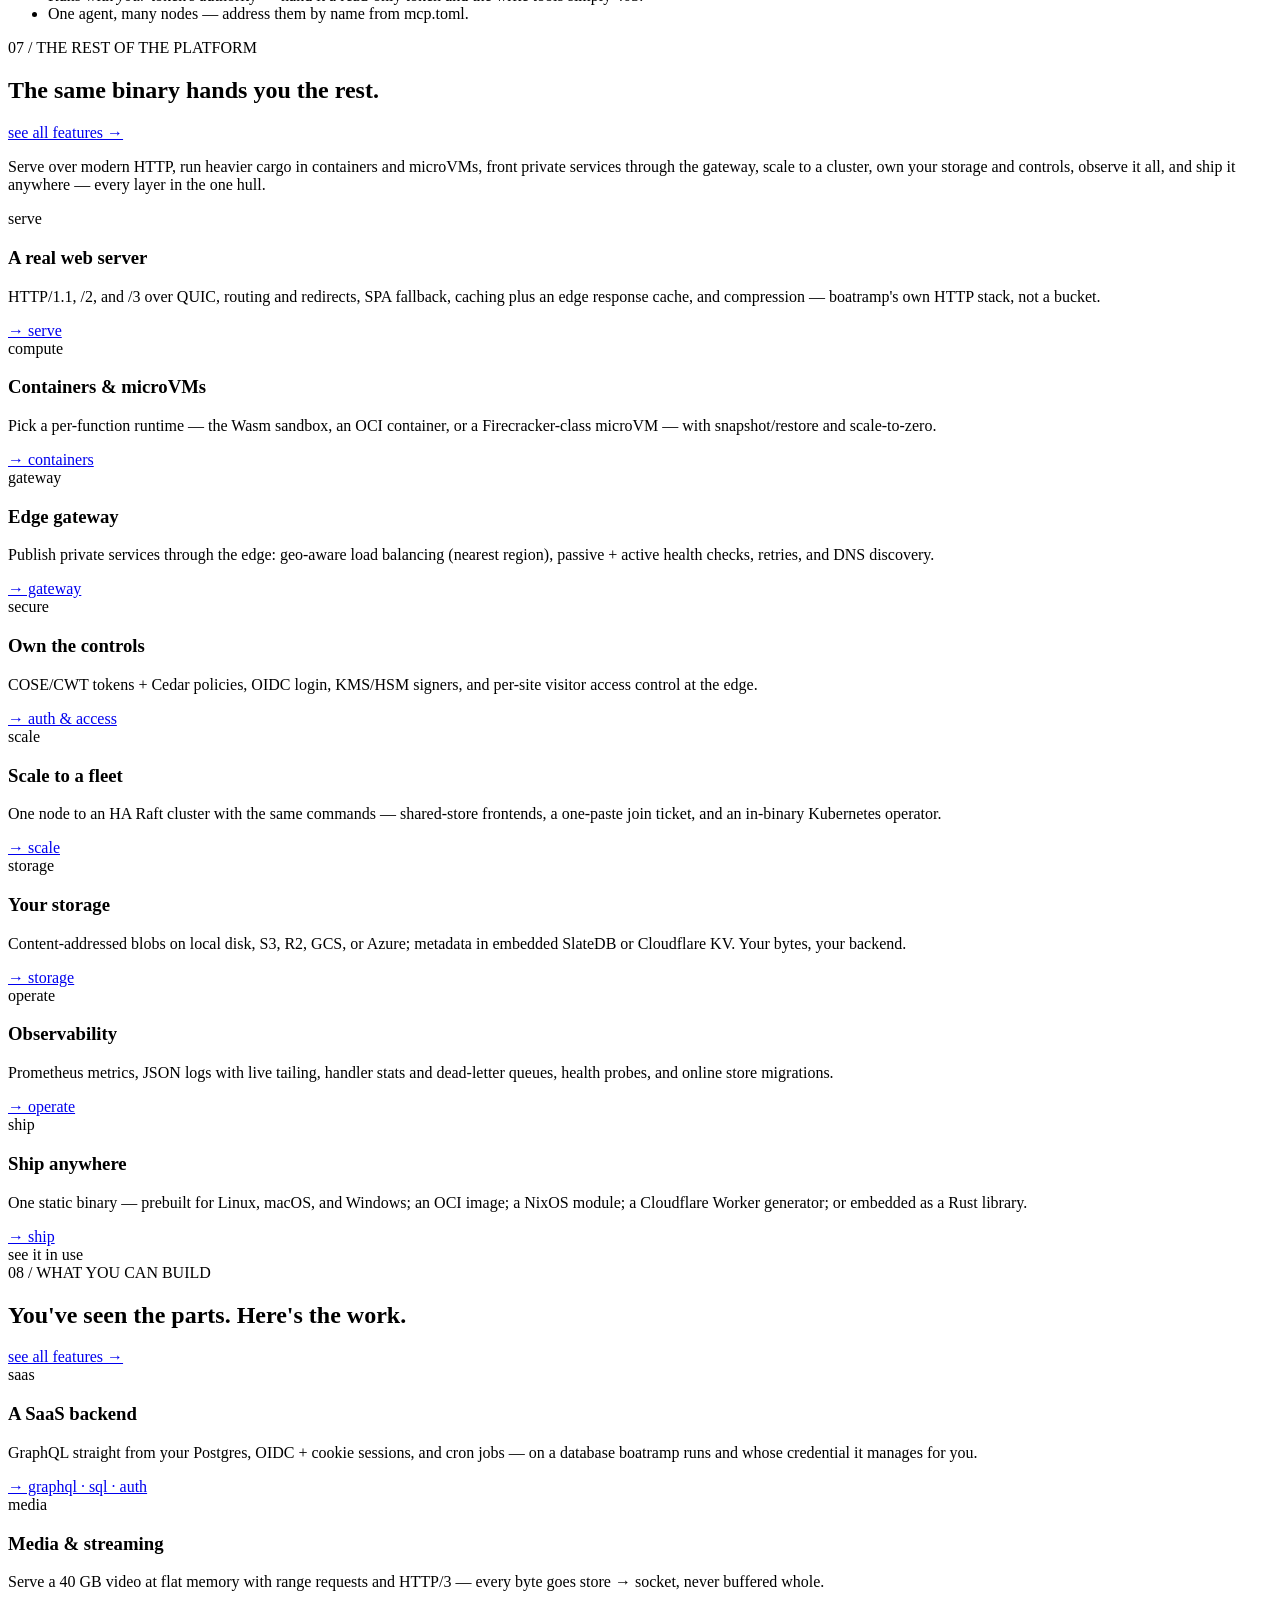
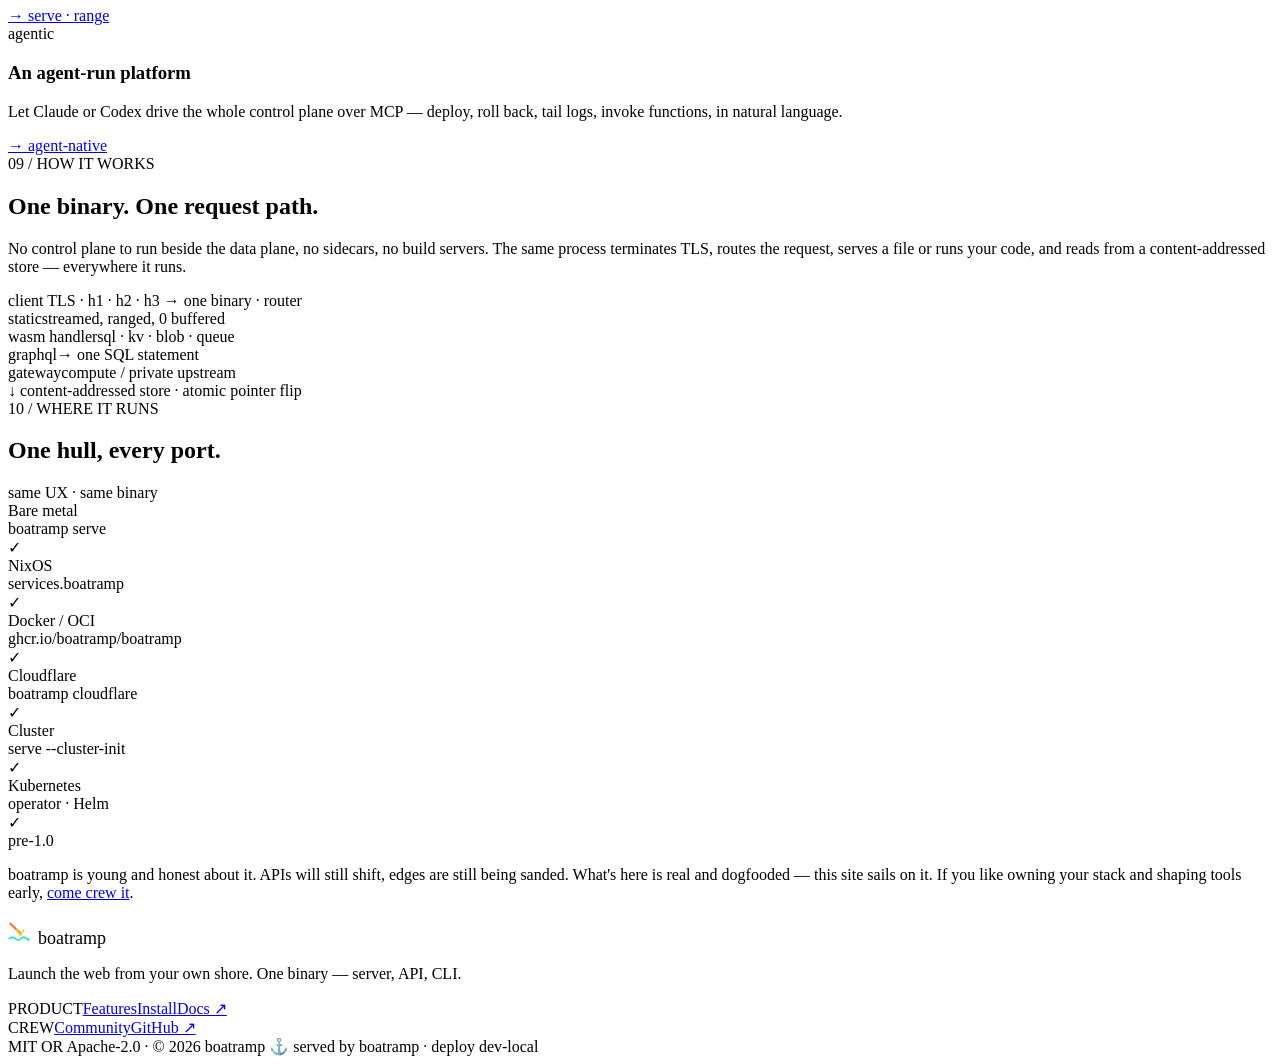
==== commit 3534d2b1: "Renovate site: platform-first hero + message; tiered homepage with a Functions pillar band; features" ====
--- a/site/index.html
+++ b/site/index.html
@@ -4,7 +4,7 @@
   <meta charset="utf-8">
   <meta name="viewport" content="width=device-width, initial-scale=1">
   <title>boatramp — launch the web from your own shore</title>
-  <meta name="description" content="boatramp is a self-hosted, streaming-first platform for publishing the web. One Rust binary is your web server, publishing API, and CLI — atomic, content-addressed deploys with instant rollback.">
+  <meta name="description" content="boatramp is a self-hosted platform that ships as one Rust binary — your web server, functions, GraphQL, databases, and edge gateway. Publish a static site in three commands, or run a multi-tenant backend on your own hardware, cloud, or edge.">
   <link rel="canonical" href="https://boatramp.dev/">
   <link rel="icon" href="/favicon.svg" type="image/svg+xml">
 
@@ -12,7 +12,7 @@
   <meta property="og:type" content="website">
   <meta property="og:url" content="https://boatramp.dev/">
   <meta property="og:title" content="boatramp — launch the web from your own shore">
-  <meta property="og:description" content="Self-hosted, streaming-first web publishing in one Rust binary: server, publishing API, and CLI. Atomic, content-addressed deploys; instant rollback.">
+  <meta property="og:description" content="Your whole backend in one self-hosted Rust binary — web server, functions, GraphQL, databases, and an edge gateway. A static site in three commands, or a multi-tenant platform you own.">
   <meta property="og:image" content="https://boatramp.dev/og.png">
   <meta name="twitter:card" content="summary_large_image">
 
@@ -32,7 +32,7 @@
     "offers": { "@type": "Offer", "price": "0", "priceCurrency": "USD" },
     "license": "https://spdx.org/licenses/MIT.html",
     "url": "https://boatramp.dev/",
-    "description": "Self-hosted, streaming-first platform for publishing the web, shipped as one Rust binary (server + publishing API + CLI)."
+    "description": "Self-hosted platform shipped as one Rust binary — web server, functions, GraphQL, databases, and edge gateway — from a three-command static deploy to a multi-tenant backend you own."
   }
   </script>
 </head>
@@ -76,7 +76,7 @@
       <div class="wrap hero__inner">
         <p class="eyebrow"><span class="eyebrow__dot" aria-hidden="true"></span>pre-1.0 · come crew it early</p>
         <h1>Launch the web from<br>your own <span class="accent">shore</span>.</h1>
-        <p class="hero__sub">One Rust binary is your web server, publishing API, and CLI. Publish static sites and functions to your own hardware, cloud, or edge — deploys are atomic and content-addressed, and every byte streams.</p>
+        <p class="hero__sub">One Rust binary is your whole backend — web server, functions, GraphQL, databases, and an edge gateway. Publish a static site in three commands, or run a multi-tenant platform on your own hardware, cloud, or edge. Deploys are atomic; every byte streams.</p>
         <div class="actions">
           <a class="btn btn--primary" href="https://docs.boatramp.dev">Read the docs <span aria-hidden="true">→</span></a>
           <a class="btn btn--ghost" href="https://github.com/BoatRamp/BoatRamp" target="_blank" rel="noopener">
@@ -104,7 +104,7 @@
     <section class="truths" aria-label="Why boatramp">
       <div class="wrap"><div class="truths__grid">
         <div class="truth"><div class="truth__idx mono">01</div><div class="truth__title">You own it</div><div class="truth__desc">Server, storage, certs, compute — your shore, not a tenancy.</div></div>
-        <div class="truth"><div class="truth__idx mono">02</div><div class="truth__title">One binary, everywhere</div><div class="truth__desc">One hull, every port — bare metal to the edge, same UX.</div></div>
+        <div class="truth"><div class="truth__idx mono">02</div><div class="truth__title">Grows with you</div><div class="truth__desc">Same binary, same commands — a static site today, a multi-tenant cluster tomorrow.</div></div>
         <div class="truth"><div class="truth__idx mono">03</div><div class="truth__title">Streaming &amp; atomic</div><div class="truth__desc">Every byte streams; a deploy flips whole or not at all.</div></div>
       </div></div>
     </section>
@@ -150,7 +150,7 @@
     <!-- ================= 02 / CAPABILITIES ================= -->
     <section class="module wrap" id="capabilities">
       <div class="module__head">
-        <span class="eyebrow-mono">02 / CAPABILITIES · 6 OF 124</span>
+        <span class="eyebrow-mono">02 / CAPABILITIES</span>
         <h2>Six you'll feel on day one.</h2>
       </div>
       <div class="spec-wrap"><div class="spec">
@@ -181,7 +181,7 @@
         <div class="spec__row" style="display:contents">
           <div class="spec__cell spec__idx">05</div>
           <div class="spec__cell spec__name"><span class="spec__icon"><svg width="26" height="26" viewBox="0 0 24 24" aria-hidden="true"><g stroke-width="1.7" stroke-linecap="round" stroke-linejoin="round" fill="none"><circle cx="12" cy="13" r="6" stroke="#ff6b35"/><path d="M12 7V4M8.5 9.5 6.5 7.5M15.5 9.5 17.5 7.5M6 13h12" stroke="#ff6b35"/><path d="M6 20q3-2 6 0t6 0" stroke="#35e0c4"/></g></svg></span><b>You own it</b></div>
-          <div class="spec__cell spec__desc">Your storage, TLS, compute — no tenancy, no phone-home.</div>
+          <div class="spec__cell spec__desc">Your storage, TLS, compute — self-hosted, no phone-home.</div>
           <div class="spec__cell spec__tag">self-host</div>
         </div>
         <div class="spec__row" style="display:contents">
@@ -207,62 +207,32 @@
       </a>
     </section>
 
-    <!-- ================= 03 / BEYOND STATIC ================= -->
+    <!-- tier: platform pillars -->
+    <div class="tier-rule wrap"><span class="tier-rule__label mono">the platform pillars</span></div>
+
+    <!-- ================= 03 / FUNCTIONS ================= -->
     <section class="module wrap" id="compute">
       <div class="module__head">
-        <span class="eyebrow-mono">03 / BEYOND STATIC</span>
-        <h2>Everything a static host isn't.</h2>
-        <a class="module__note module__note--link" href="/features">see all features →</a>
-      </div>
-      <div class="beyond-grid">
-        <article class="beyond-card">
-          <div class="beyond-card__tag mono">function</div>
-          <h3 class="beyond-card__name">Functions</h3>
-          <p class="beyond-card__desc">One portable WASI component, many doors — run it behind a route, invoke it by name, put it on a schedule, or chain it into a workflow. SQL, KV, blob and queue bindings included.</p>
-          <a class="beyond-card__more mono" href="/features#compute">→ functions</a>
-        </article>
-        <article class="beyond-card">
-          <div class="beyond-card__tag mono">compute</div>
-          <h3 class="beyond-card__name">Containers &amp; microVMs</h3>
-          <p class="beyond-card__desc">Pick a per-function runtime — the Wasm sandbox, an OCI container, or a Firecracker-class microVM — with snapshot/restore and scale-to-zero.</p>
-          <a class="beyond-card__more mono" href="/features#containers">→ containers</a>
-        </article>
-        <article class="beyond-card">
-          <div class="beyond-card__tag mono">gateway</div>
-          <h3 class="beyond-card__name">Edge gateway</h3>
-          <p class="beyond-card__desc">Publish private services through the edge: geo-aware load balancing (nearest region), passive + active health checks, retries, and DNS discovery.</p>
-          <a class="beyond-card__more mono" href="/features#gateway">→ gateway</a>
-        </article>
-        <article class="beyond-card">
-          <div class="beyond-card__tag mono">secure</div>
-          <h3 class="beyond-card__name">Own the controls</h3>
-          <p class="beyond-card__desc">COSE/CWT tokens + Cedar policies, OIDC login, KMS/HSM signers, and per-site visitor access control at the edge.</p>
-          <a class="beyond-card__more mono" href="/features#secure">→ auth &amp; access</a>
-        </article>
-        <article class="beyond-card">
-          <div class="beyond-card__tag mono">scale</div>
-          <h3 class="beyond-card__name">Scale to a fleet</h3>
-          <p class="beyond-card__desc">One node to an HA Raft cluster with the same commands — shared-store frontends, a one-paste join ticket, and an in-binary Kubernetes operator.</p>
-          <a class="beyond-card__more mono" href="/features#scale">→ scale</a>
-        </article>
-        <article class="beyond-card">
-          <div class="beyond-card__tag mono">storage</div>
-          <h3 class="beyond-card__name">Your storage</h3>
-          <p class="beyond-card__desc">Content-addressed blobs on local disk, S3, R2, GCS, or Azure; metadata in embedded SlateDB or Cloudflare KV. Your bytes, your backend.</p>
-          <a class="beyond-card__more mono" href="/features#storage">→ storage</a>
-        </article>
-        <article class="beyond-card">
-          <div class="beyond-card__tag mono">operate</div>
-          <h3 class="beyond-card__name">Observability</h3>
-          <p class="beyond-card__desc">Prometheus metrics, JSON logs with live tailing, handler stats and dead-letter queues, health probes, and online store migrations.</p>
-          <a class="beyond-card__more mono" href="/features#operate">→ operate</a>
-        </article>
-        <article class="beyond-card">
-          <div class="beyond-card__tag mono">ship</div>
-          <h3 class="beyond-card__name">Ship anywhere</h3>
-          <p class="beyond-card__desc">One static binary — prebuilt for Linux, macOS, and Windows; an OCI image; a NixOS module; a Cloudflare Worker generator; or embedded as a Rust library.</p>
-          <a class="beyond-card__more mono" href="/features#ship">→ ship</a>
-        </article>
+        <span class="eyebrow-mono">03 / FUNCTIONS</span>
+        <h2>Everything that runs is a function.</h2>
+        <a class="module__note module__note--link" href="/features#compute">see all features →</a>
+      </div>
+      <div class="fn-band">
+        <div class="fn-band__code">
+          <div class="fn-band__code-head mono"><span class="fn-band__file">one component</span><span class="fn-band__hint">many doors</span></div>
+          <pre class="fn-band__pre mono"><code>route     "/api/*"     → handler
+invoke    "resize"     → by name, sync or async
+cron      "0 * * * *"  → scheduled
+queue     "orders"     → consumer
+workflow   a → b → c   → durable DAG</code></pre>
+          <div class="fn-band__run mono"><span class="fn-band__you">▸</span> Rust · JavaScript · Python · WASI 0.2</div>
+        </div>
+        <ul class="fn-band__points">
+          <li>One portable <strong>WASI 0.2 component</strong> — reach it as a route handler, invoke it by name, put it on a cron, or drive it from a queue. One sandbox, many doors.</li>
+          <li>Bindings, deny-by-default: <span class="mono">sql</span> (a typed query builder + vector search), <span class="mono">kv</span>, <span class="mono">blob</span>, durable <span class="mono">messaging</span> — plus a managed database boatramp runs for you.</li>
+          <li>Chain functions into a durable <strong>workflow</strong> — fan-out, barrier fan-in, per-step retries, saga compensation — that survives restarts.</li>
+          <li>Separate sync, async, and streaming lanes, so a long job or an SSE stream never starves live traffic.</li>
+        </ul>
       </div>
     </section>
 
@@ -350,10 +320,73 @@
       </div>
     </section>
 
-    <!-- ================= 07 / WHAT YOU CAN BUILD ================= -->
+    <!-- ================= 07 / THE REST OF THE PLATFORM ================= -->
+    <section class="module wrap" id="platform">
+      <div class="module__head">
+        <span class="eyebrow-mono">07 / THE REST OF THE PLATFORM</span>
+        <h2>The same binary hands you the rest.</h2>
+        <a class="module__note module__note--link" href="/features">see all features →</a>
+      </div>
+      <p class="how-lead">Serve over modern HTTP, run heavier cargo in containers and microVMs, front private services through the gateway, scale to a cluster, own your storage and controls, observe it all, and ship it anywhere — every layer in the one hull.</p>
+      <div class="beyond-grid">
+        <article class="beyond-card">
+          <div class="beyond-card__tag mono">serve</div>
+          <h3 class="beyond-card__name">A real web server</h3>
+          <p class="beyond-card__desc">HTTP/1.1, /2, and /3 over QUIC, routing and redirects, SPA fallback, caching plus an edge response cache, and compression — boatramp's own HTTP stack, not a bucket.</p>
+          <a class="beyond-card__more mono" href="/features#serve">→ serve</a>
+        </article>
+        <article class="beyond-card">
+          <div class="beyond-card__tag mono">compute</div>
+          <h3 class="beyond-card__name">Containers &amp; microVMs</h3>
+          <p class="beyond-card__desc">Pick a per-function runtime — the Wasm sandbox, an OCI container, or a Firecracker-class microVM — with snapshot/restore and scale-to-zero.</p>
+          <a class="beyond-card__more mono" href="/features#containers">→ containers</a>
+        </article>
+        <article class="beyond-card">
+          <div class="beyond-card__tag mono">gateway</div>
+          <h3 class="beyond-card__name">Edge gateway</h3>
+          <p class="beyond-card__desc">Publish private services through the edge: geo-aware load balancing (nearest region), passive + active health checks, retries, and DNS discovery.</p>
+          <a class="beyond-card__more mono" href="/features#gateway">→ gateway</a>
+        </article>
+        <article class="beyond-card">
+          <div class="beyond-card__tag mono">secure</div>
+          <h3 class="beyond-card__name">Own the controls</h3>
+          <p class="beyond-card__desc">COSE/CWT tokens + Cedar policies, OIDC login, KMS/HSM signers, and per-site visitor access control at the edge.</p>
+          <a class="beyond-card__more mono" href="/features#secure">→ auth &amp; access</a>
+        </article>
+        <article class="beyond-card">
+          <div class="beyond-card__tag mono">scale</div>
+          <h3 class="beyond-card__name">Scale to a fleet</h3>
+          <p class="beyond-card__desc">One node to an HA Raft cluster with the same commands — shared-store frontends, a one-paste join ticket, and an in-binary Kubernetes operator.</p>
+          <a class="beyond-card__more mono" href="/features#scale">→ scale</a>
+        </article>
+        <article class="beyond-card">
+          <div class="beyond-card__tag mono">storage</div>
+          <h3 class="beyond-card__name">Your storage</h3>
+          <p class="beyond-card__desc">Content-addressed blobs on local disk, S3, R2, GCS, or Azure; metadata in embedded SlateDB or Cloudflare KV. Your bytes, your backend.</p>
+          <a class="beyond-card__more mono" href="/features#storage">→ storage</a>
+        </article>
+        <article class="beyond-card">
+          <div class="beyond-card__tag mono">operate</div>
+          <h3 class="beyond-card__name">Observability</h3>
+          <p class="beyond-card__desc">Prometheus metrics, JSON logs with live tailing, handler stats and dead-letter queues, health probes, and online store migrations.</p>
+          <a class="beyond-card__more mono" href="/features#operate">→ operate</a>
+        </article>
+        <article class="beyond-card">
+          <div class="beyond-card__tag mono">ship</div>
+          <h3 class="beyond-card__name">Ship anywhere</h3>
+          <p class="beyond-card__desc">One static binary — prebuilt for Linux, macOS, and Windows; an OCI image; a NixOS module; a Cloudflare Worker generator; or embedded as a Rust library.</p>
+          <a class="beyond-card__more mono" href="/features#ship">→ ship</a>
+        </article>
+      </div>
+    </section>
+
+    <!-- tier: proof -->
+    <div class="tier-rule wrap"><span class="tier-rule__label mono">see it in use</span></div>
+
+    <!-- ================= 08 / WHAT YOU CAN BUILD ================= -->
     <section class="module wrap" id="build">
       <div class="module__head">
-        <span class="eyebrow-mono">07 / WHAT YOU CAN BUILD</span>
+        <span class="eyebrow-mono">08 / WHAT YOU CAN BUILD</span>
         <h2>You've seen the parts. Here's the work.</h2>
         <a class="module__note module__note--link" href="/features">see all features →</a>
       </div>
@@ -365,24 +398,6 @@
           <a class="beyond-card__more mono" href="/features#graphql">→ graphql · sql · auth</a>
         </article>
         <article class="beyond-card">
-          <div class="beyond-card__tag mono">multi-tenant</div>
-          <h3 class="beyond-card__name">A multi-tenant app</h3>
-          <p class="beyond-card__desc">One project per customer, isolated at every depth — or many tenants as rows in one project, gated by a claim from your own app token.</p>
-          <a class="beyond-card__more mono" href="/features#projects">→ projects · row_filter</a>
-        </article>
-        <article class="beyond-card">
-          <div class="beyond-card__tag mono">docs + api</div>
-          <h3 class="beyond-card__name">Docs with an API</h3>
-          <p class="beyond-card__desc">A static site plus a Wasm function behind <code>/api</code>, edge-cached and shipped in one atomic deploy that rolls back just as fast.</p>
-          <a class="beyond-card__more mono" href="/features#compute">→ functions · cache</a>
-        </article>
-        <article class="beyond-card">
-          <div class="beyond-card__tag mono">internal</div>
-          <h3 class="beyond-card__name">Internal tools</h3>
-          <p class="beyond-card__desc">Front private services through the gateway — health checks, retries, geo routing — behind OIDC and per-site access control. No VPN.</p>
-          <a class="beyond-card__more mono" href="/features#gateway">→ gateway · oidc</a>
-        </article>
-        <article class="beyond-card">
           <div class="beyond-card__tag mono">media</div>
           <h3 class="beyond-card__name">Media &amp; streaming</h3>
           <p class="beyond-card__desc">Serve a 40 GB video at flat memory with range requests and HTTP/3 — every byte goes store → socket, never buffered whole.</p>
@@ -397,10 +412,10 @@
       </div>
     </section>
 
-    <!-- ================= 08 / HOW IT WORKS ================= -->
+    <!-- ================= 09 / HOW IT WORKS ================= -->
     <section class="module wrap" id="how">
       <div class="module__head">
-        <span class="eyebrow-mono">08 / HOW IT WORKS</span>
+        <span class="eyebrow-mono">09 / HOW IT WORKS</span>
         <h2>One binary. One request path.</h2>
       </div>
       <p class="how-lead">No control plane to run beside the data plane, no sidecars, no build servers. The same process terminates TLS, routes the request, serves a file or runs your code, and reads from a content-addressed store — everywhere it runs.</p>
@@ -423,20 +438,20 @@
       </div>
     </section>
 
-    <!-- ================= 09 / WHERE IT RUNS ================= -->
+    <!-- ================= 10 / WHERE IT RUNS ================= -->
     <section class="module wrap" id="targets">
       <div class="module__head">
-        <span class="eyebrow-mono">09 / WHERE IT RUNS</span>
+        <span class="eyebrow-mono">10 / WHERE IT RUNS</span>
         <h2>One hull, every port.</h2>
         <span class="module__note">same UX · same binary</span>
       </div>
       <div class="manifest">
-        <div class="target"><div><div class="target__name">Bare metal</div><div class="target__cmd">boatramp serve</div></div><span class="target__ok">✓ same UX</span></div>
-        <div class="target"><div><div class="target__name">NixOS</div><div class="target__cmd">services.boatramp</div></div><span class="target__ok">✓ same UX</span></div>
-        <div class="target"><div><div class="target__name">Docker / OCI</div><div class="target__cmd">ghcr.io/boatramp/boatramp</div></div><span class="target__ok">✓ same UX</span></div>
-        <div class="target"><div><div class="target__name">Cloudflare</div><div class="target__cmd">boatramp cloudflare</div></div><span class="target__ok">✓ same UX</span></div>
-        <div class="target"><div><div class="target__name">Cluster</div><div class="target__cmd">serve --cluster-init</div></div><span class="target__ok">✓ same UX</span></div>
-        <div class="target"><div><div class="target__name">Kubernetes</div><div class="target__cmd">operator · Helm</div></div><span class="target__ok">✓ same UX</span></div>
+        <div class="target"><div><div class="target__name">Bare metal</div><div class="target__cmd">boatramp serve</div></div><span class="target__ok">✓</span></div>
+        <div class="target"><div><div class="target__name">NixOS</div><div class="target__cmd">services.boatramp</div></div><span class="target__ok">✓</span></div>
+        <div class="target"><div><div class="target__name">Docker / OCI</div><div class="target__cmd">ghcr.io/boatramp/boatramp</div></div><span class="target__ok">✓</span></div>
+        <div class="target"><div><div class="target__name">Cloudflare</div><div class="target__cmd">boatramp cloudflare</div></div><span class="target__ok">✓</span></div>
+        <div class="target"><div><div class="target__name">Cluster</div><div class="target__cmd">serve --cluster-init</div></div><span class="target__ok">✓</span></div>
+        <div class="target"><div><div class="target__name">Kubernetes</div><div class="target__cmd">operator · Helm</div></div><span class="target__ok">✓</span></div>
       </div>
     </section>
 
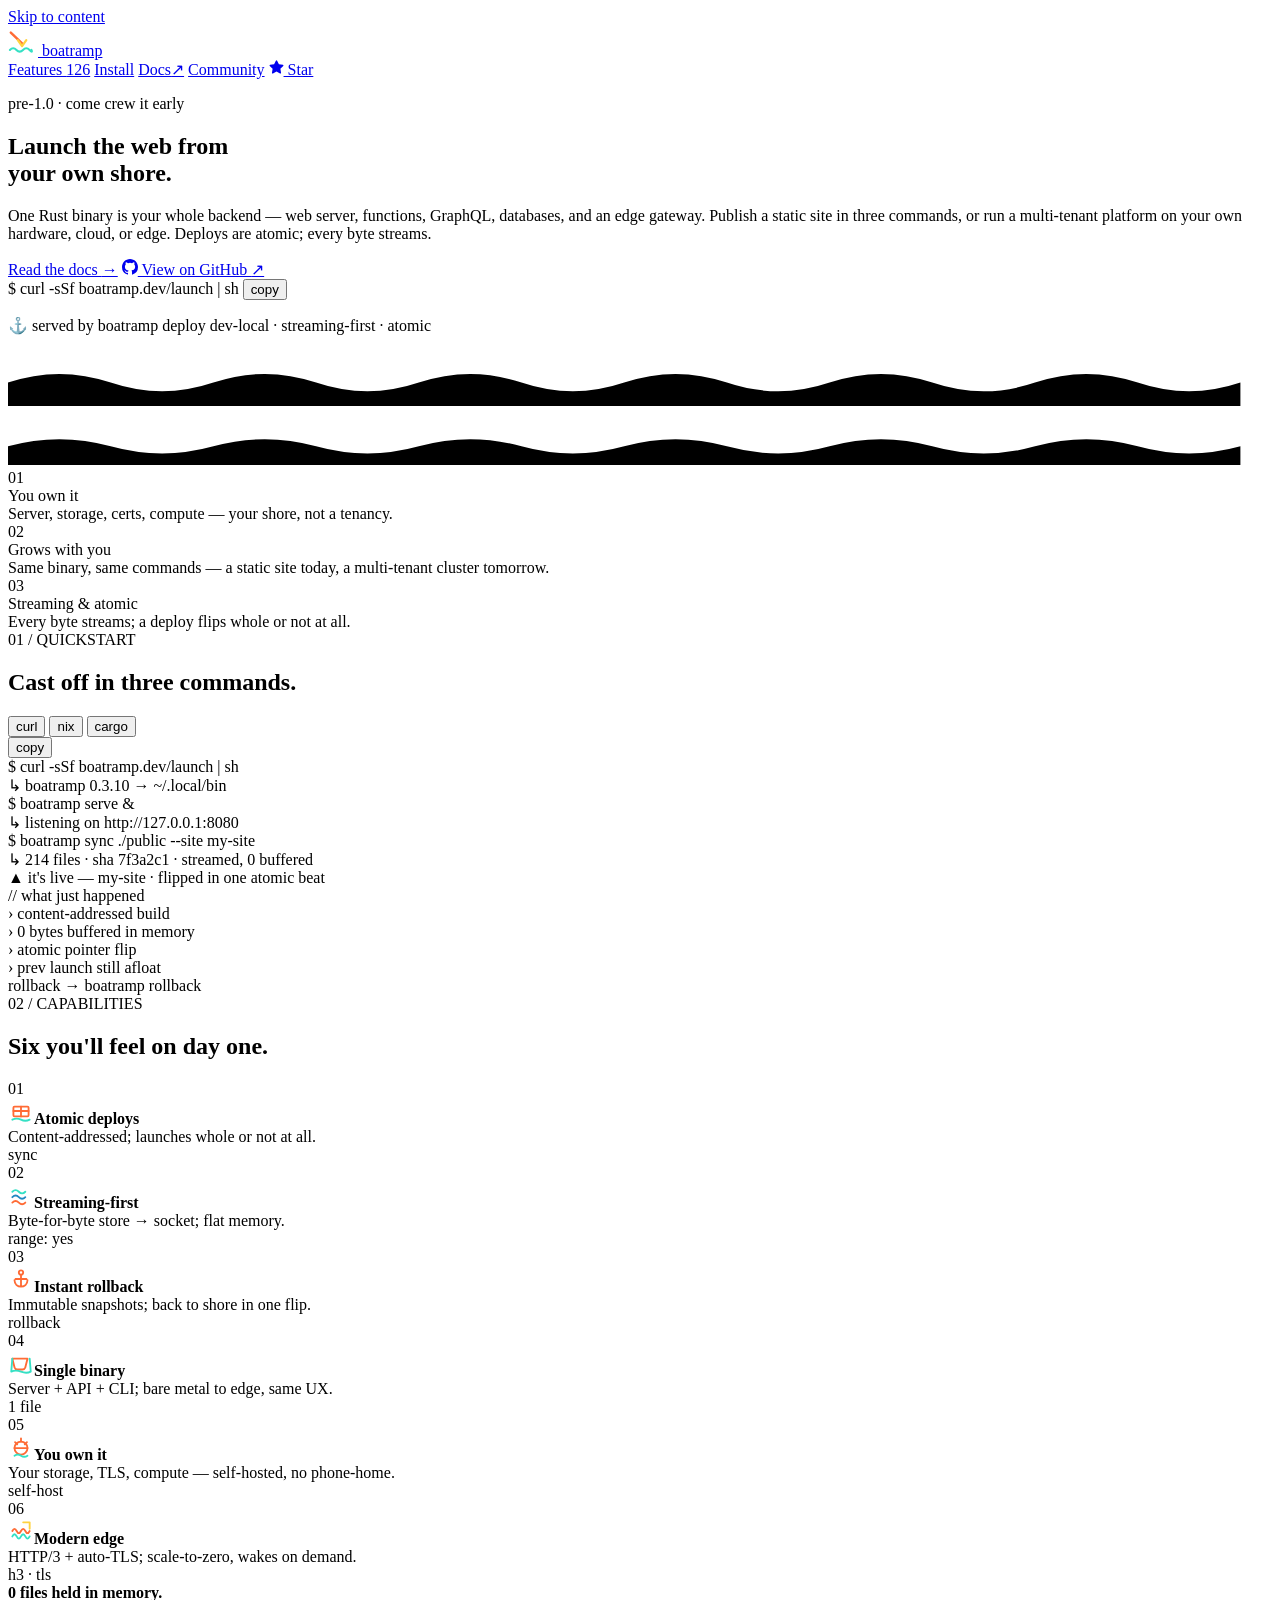
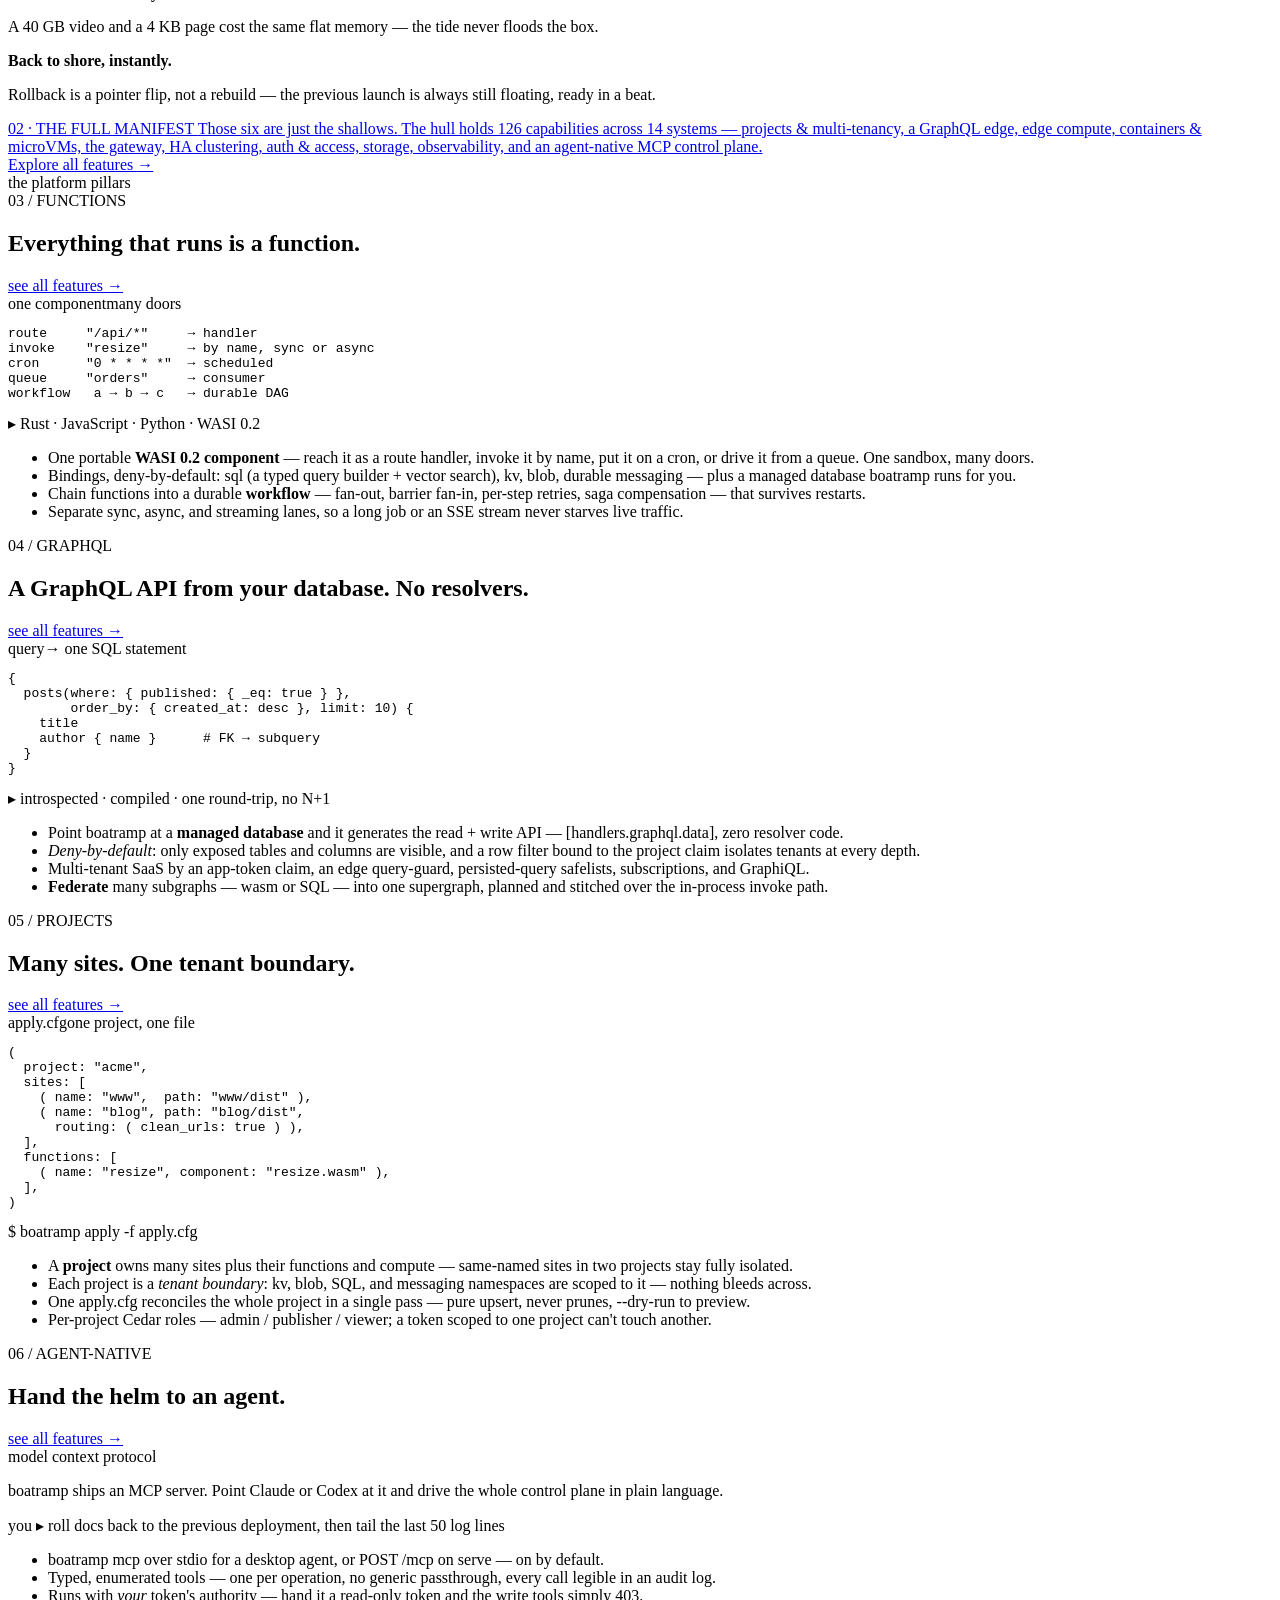
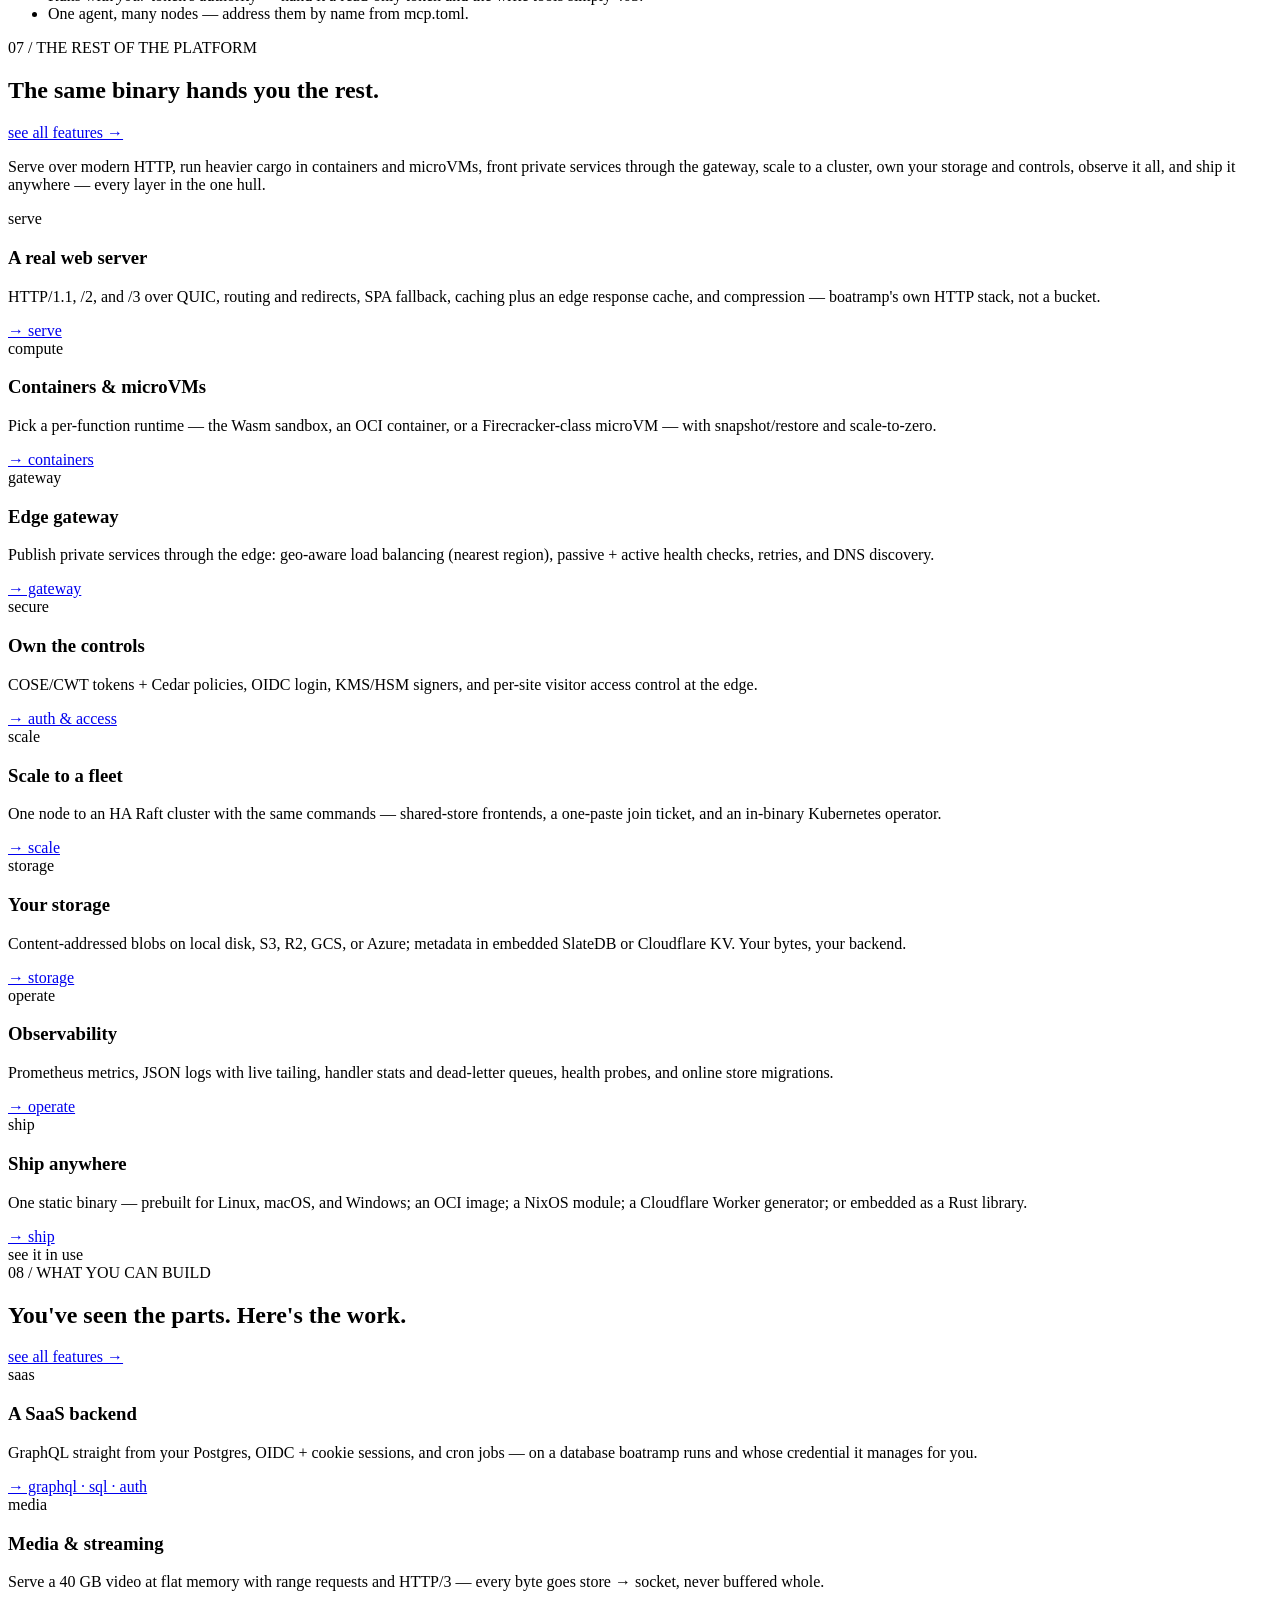
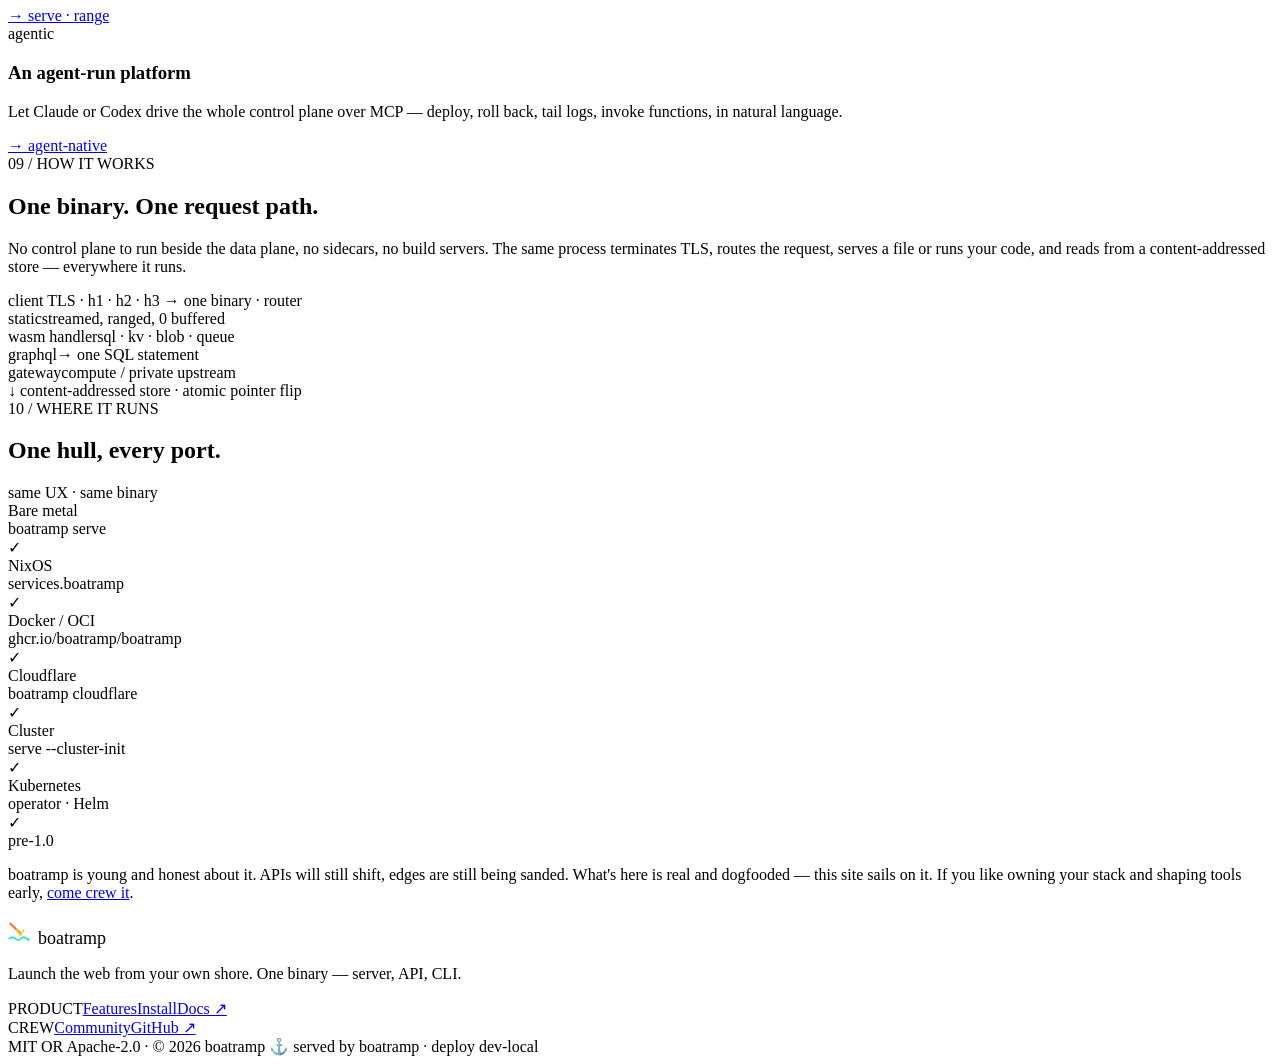
==== commit 581a3ee6: "Sync boatramp 0.3.10: per-tenant databases (rls_session) + project secret store" ====
--- a/site/index.html
+++ b/site/index.html
@@ -50,7 +50,7 @@
       <span class="wordmark">boatramp</span>
     </a>
     <nav class="nav__links" aria-label="Primary">
-      <a href="/features">Features <span class="nav__count mono">124</span></a>
+      <a href="/features">Features <span class="nav__count mono">126</span></a>
       <a href="#quickstart">Install</a>
       <a href="https://docs.boatramp.dev">Docs<span class="nav__ext" aria-hidden="true">↗</span></a>
       <a href="https://discord.gg/A78gHFF3F3">Community</a>
@@ -128,7 +128,7 @@
         <div class="terminal__grid">
           <div class="terminal__body">
             <div class="term-line"><span class="term-prompt">$ </span><span data-install-cmd>curl -sSf boatramp.dev/launch | sh</span></div>
-            <div class="term-line term-out">  ↳ boatramp 0.3.9 → ~/.local/bin</div>
+            <div class="term-line term-out">  ↳ boatramp 0.3.10 → ~/.local/bin</div>
             <div class="term-line"><span class="term-prompt">$ </span>boatramp serve &amp;</div>
             <div class="term-line term-out">  ↳ listening on http://127.0.0.1:8080</div>
             <div class="term-line"><span class="term-prompt">$ </span>boatramp sync ./public --site my-site</div>
@@ -199,7 +199,7 @@
         <div class="features-cta__body">
           <span class="features-cta__eyebrow eyebrow-mono">02 · THE FULL MANIFEST</span>
           <span class="features-cta__title">Those six are just the shallows.</span>
-          <span class="features-cta__desc">The hull holds 124 capabilities across 14 systems — projects &amp; multi-tenancy, a GraphQL edge, edge compute, containers &amp; microVMs, the gateway, HA clustering, auth &amp; access, storage, observability, and an agent-native MCP control plane.</span>
+          <span class="features-cta__desc">The hull holds 126 capabilities across 14 systems — projects &amp; multi-tenancy, a GraphQL edge, edge compute, containers &amp; microVMs, the gateway, HA clustering, auth &amp; access, storage, observability, and an agent-native MCP control plane.</span>
         </div>
         <span class="features-cta__action">
           <span class="btn btn--ghost features-cta__btn">Explore all features <span class="features-cta__arrow" aria-hidden="true">→</span></span>
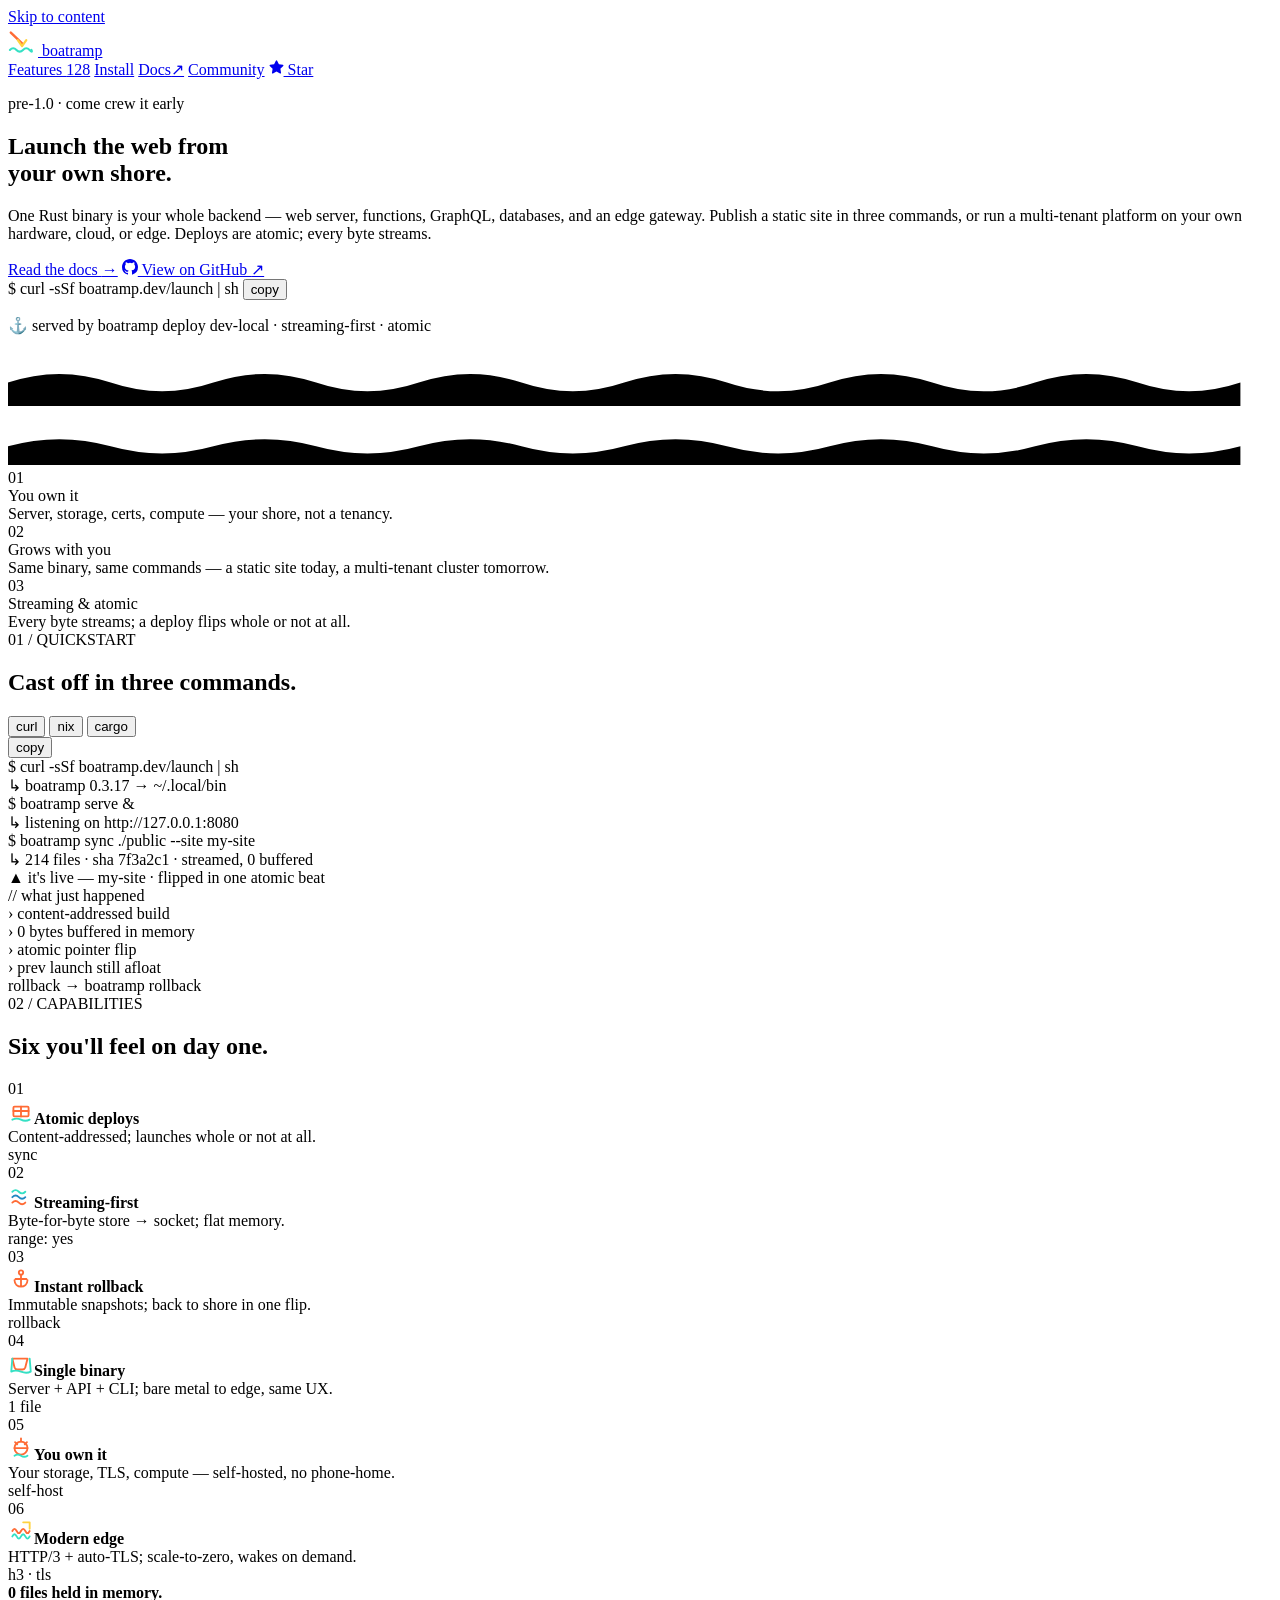
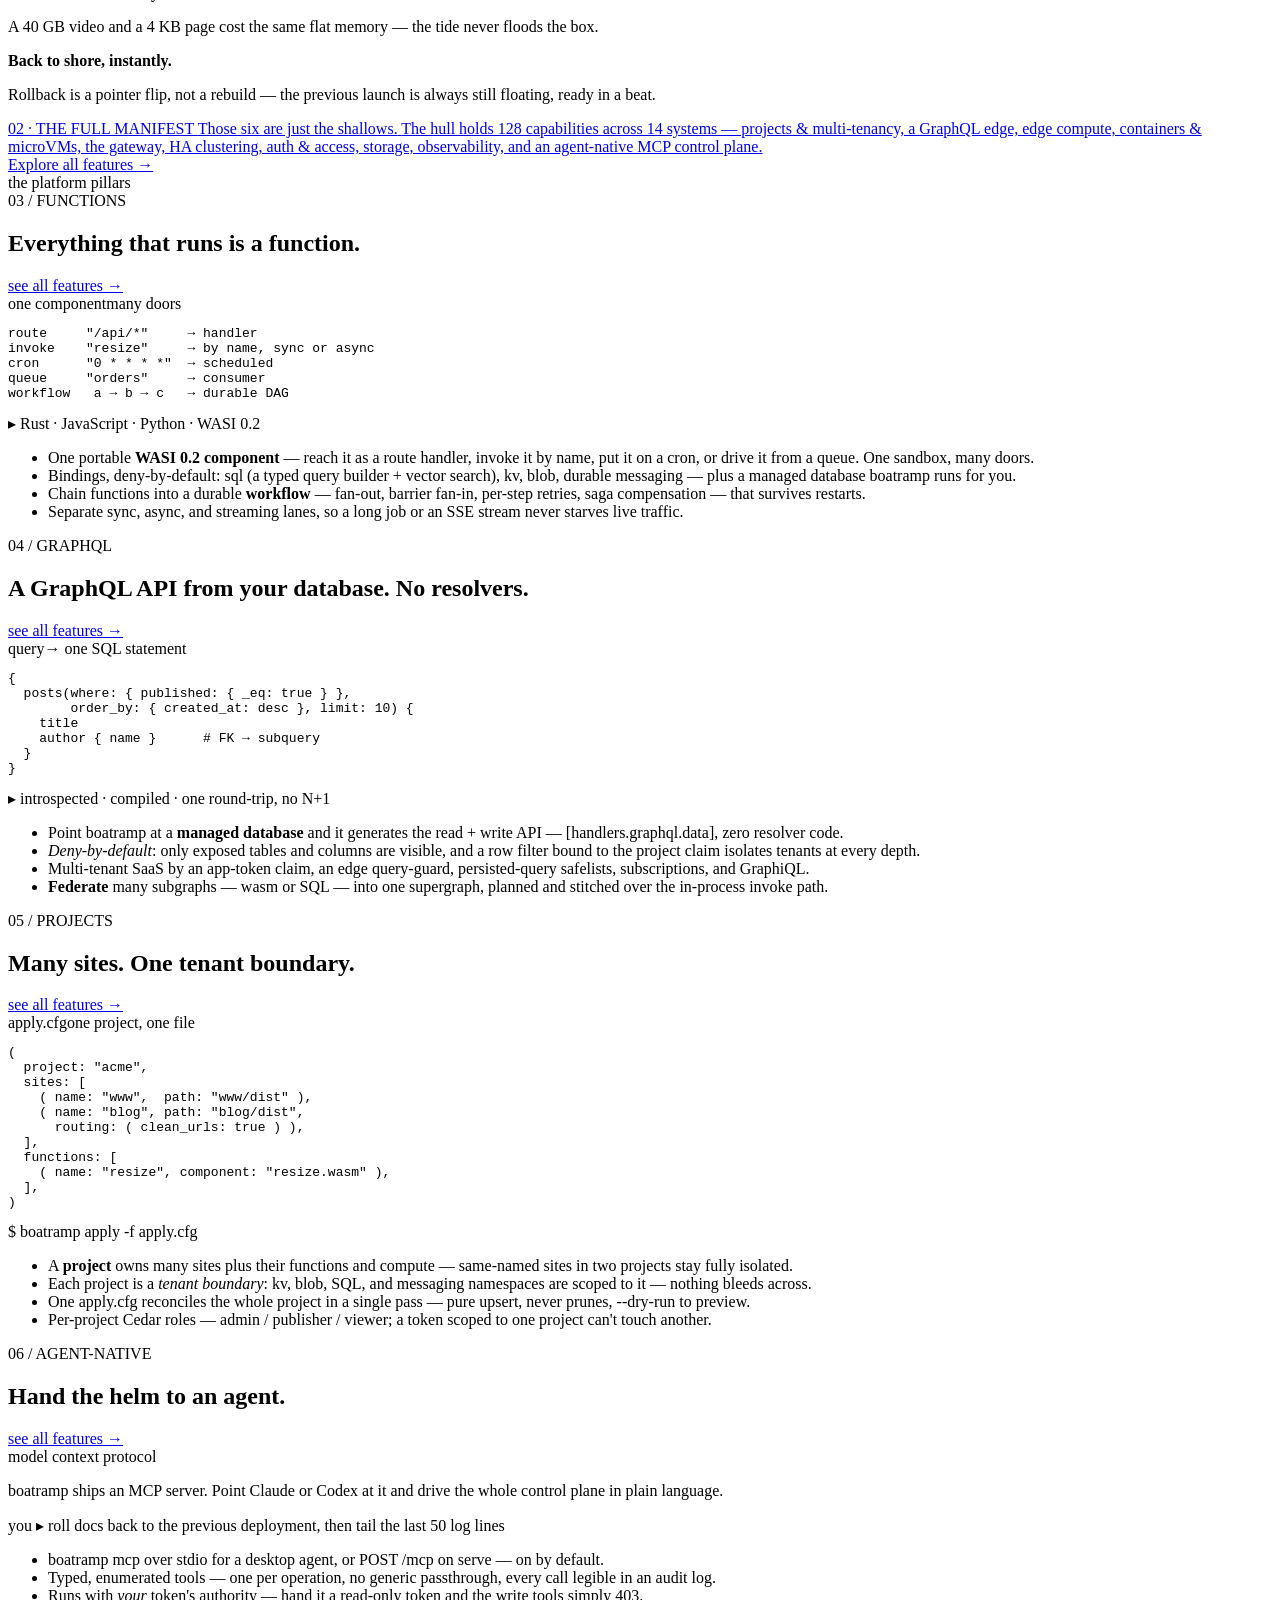
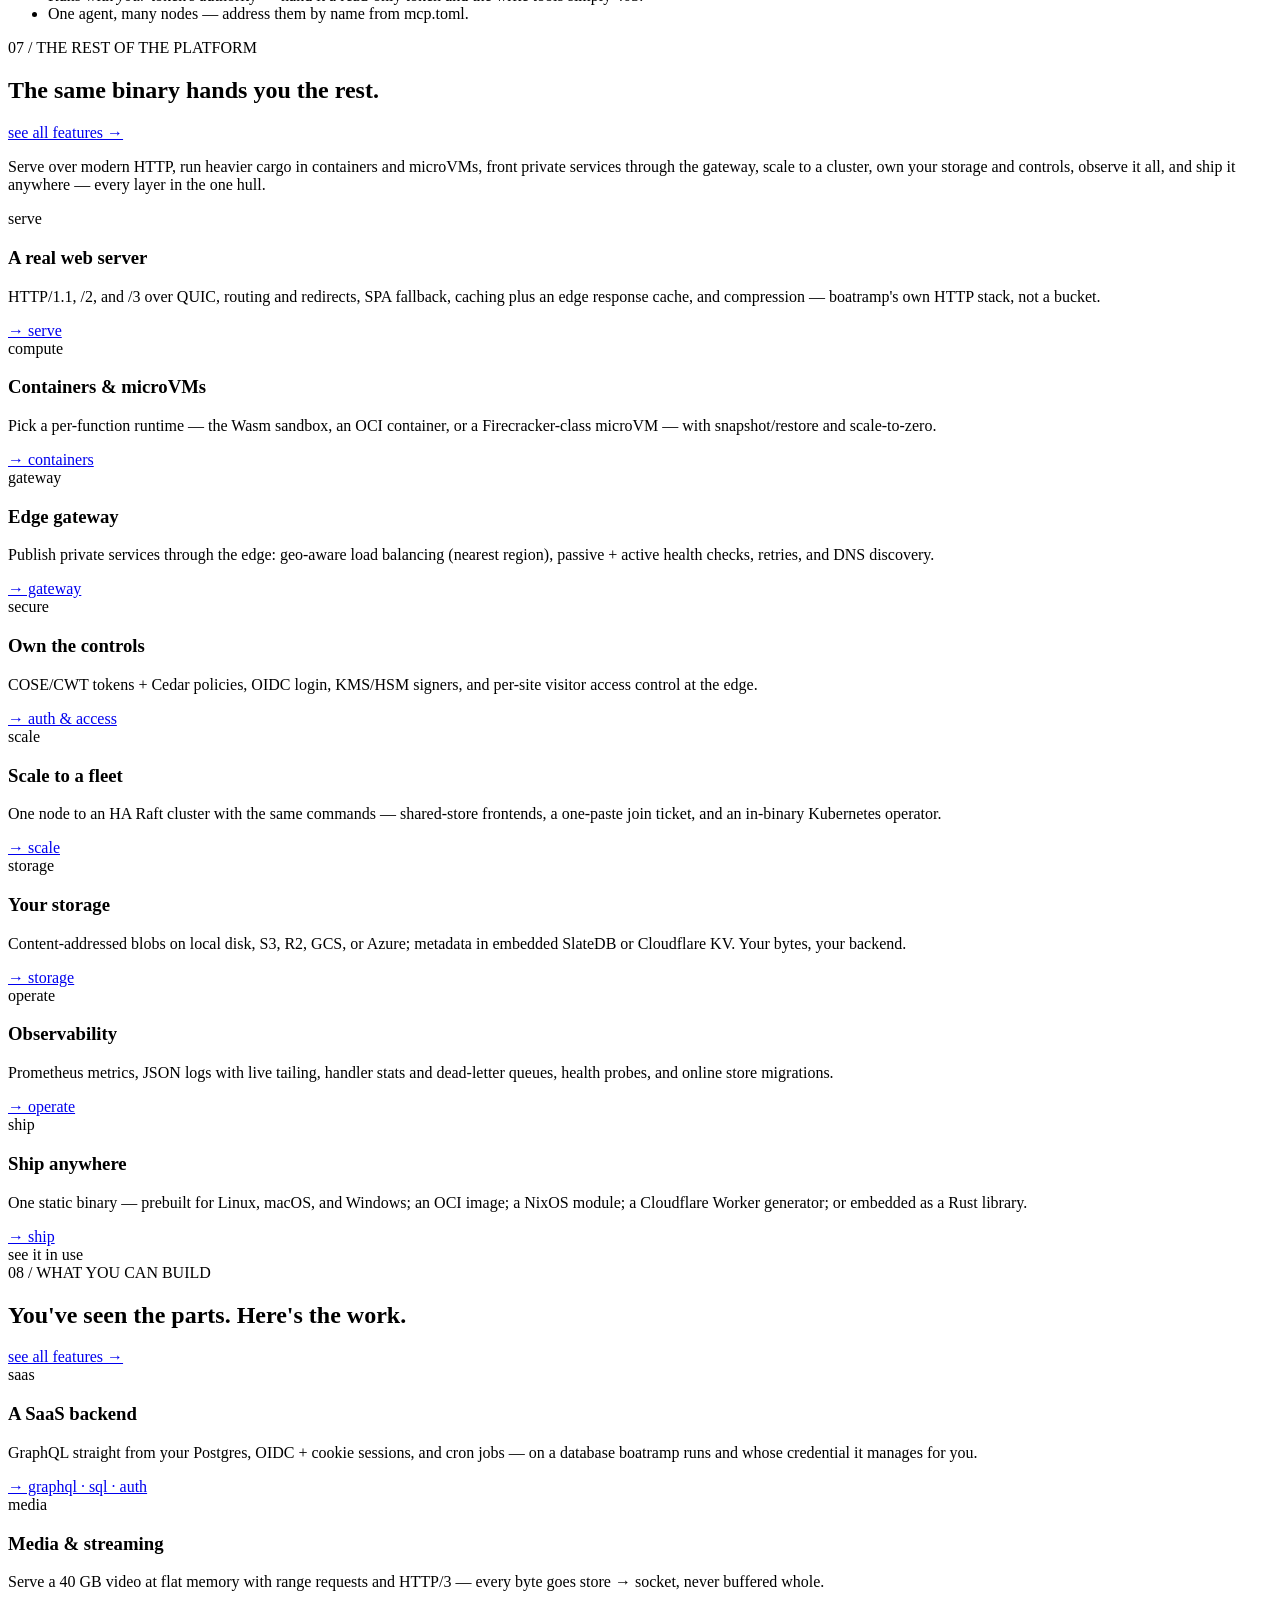
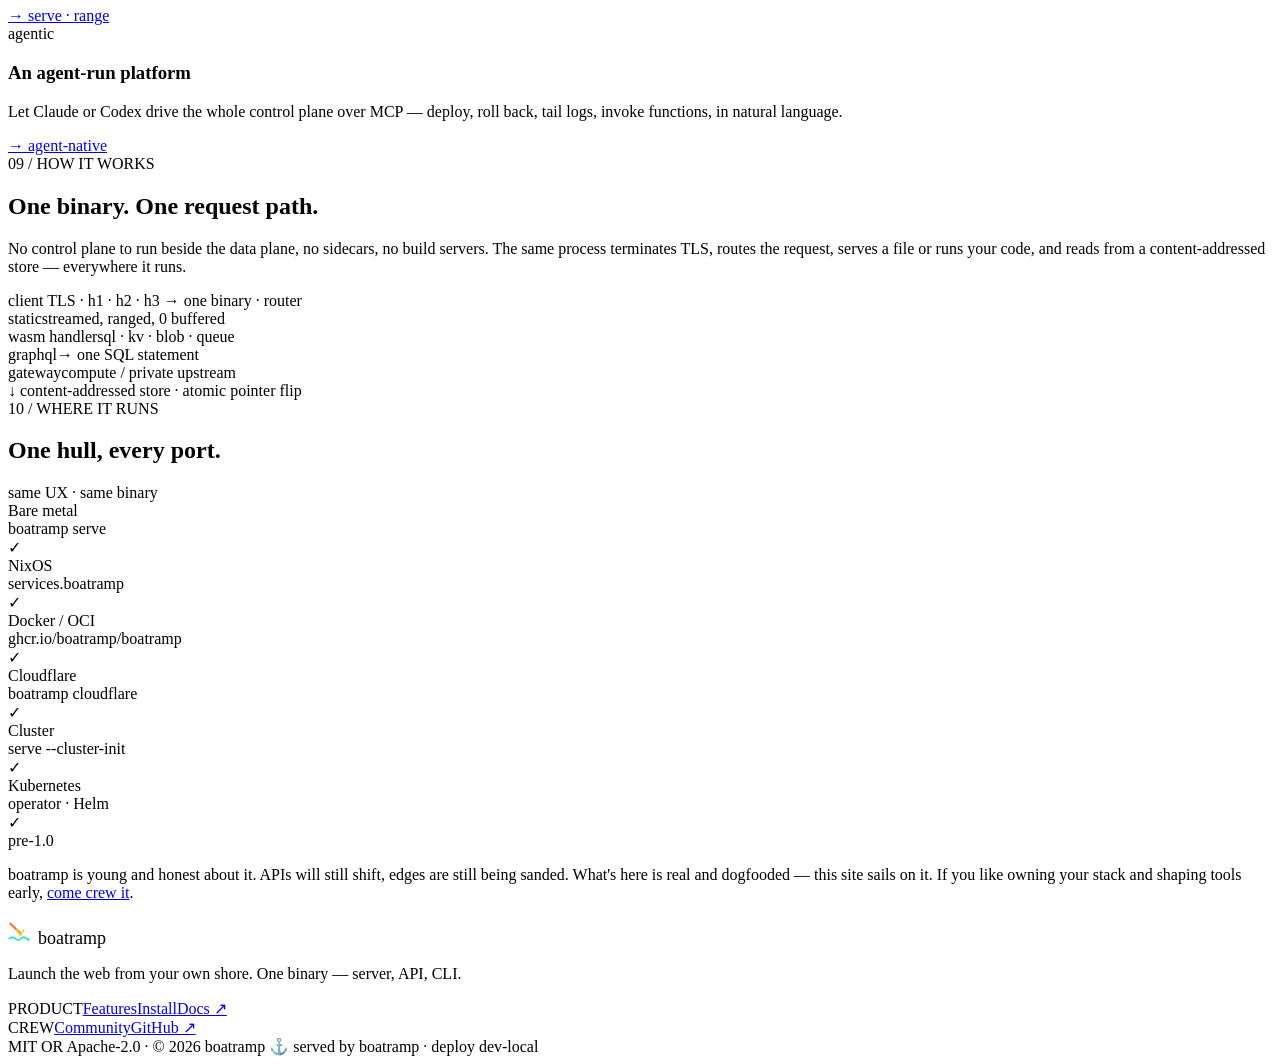
==== commit af78a095: "Sync boatramp 0.3.17: internal service discovery, operator compute controls, function logs" ====
--- a/site/index.html
+++ b/site/index.html
@@ -50,7 +50,7 @@
       <span class="wordmark">boatramp</span>
     </a>
     <nav class="nav__links" aria-label="Primary">
-      <a href="/features">Features <span class="nav__count mono">126</span></a>
+      <a href="/features">Features <span class="nav__count mono">128</span></a>
       <a href="#quickstart">Install</a>
       <a href="https://docs.boatramp.dev">Docs<span class="nav__ext" aria-hidden="true">↗</span></a>
       <a href="https://discord.gg/A78gHFF3F3">Community</a>
@@ -128,7 +128,7 @@
         <div class="terminal__grid">
           <div class="terminal__body">
             <div class="term-line"><span class="term-prompt">$ </span><span data-install-cmd>curl -sSf boatramp.dev/launch | sh</span></div>
-            <div class="term-line term-out">  ↳ boatramp 0.3.10 → ~/.local/bin</div>
+            <div class="term-line term-out">  ↳ boatramp 0.3.17 → ~/.local/bin</div>
             <div class="term-line"><span class="term-prompt">$ </span>boatramp serve &amp;</div>
             <div class="term-line term-out">  ↳ listening on http://127.0.0.1:8080</div>
             <div class="term-line"><span class="term-prompt">$ </span>boatramp sync ./public --site my-site</div>
@@ -199,7 +199,7 @@
         <div class="features-cta__body">
           <span class="features-cta__eyebrow eyebrow-mono">02 · THE FULL MANIFEST</span>
           <span class="features-cta__title">Those six are just the shallows.</span>
-          <span class="features-cta__desc">The hull holds 126 capabilities across 14 systems — projects &amp; multi-tenancy, a GraphQL edge, edge compute, containers &amp; microVMs, the gateway, HA clustering, auth &amp; access, storage, observability, and an agent-native MCP control plane.</span>
+          <span class="features-cta__desc">The hull holds 128 capabilities across 14 systems — projects &amp; multi-tenancy, a GraphQL edge, edge compute, containers &amp; microVMs, the gateway, HA clustering, auth &amp; access, storage, observability, and an agent-native MCP control plane.</span>
         </div>
         <span class="features-cta__action">
           <span class="btn btn--ghost features-cta__btn">Explore all features <span class="features-cta__arrow" aria-hidden="true">→</span></span>
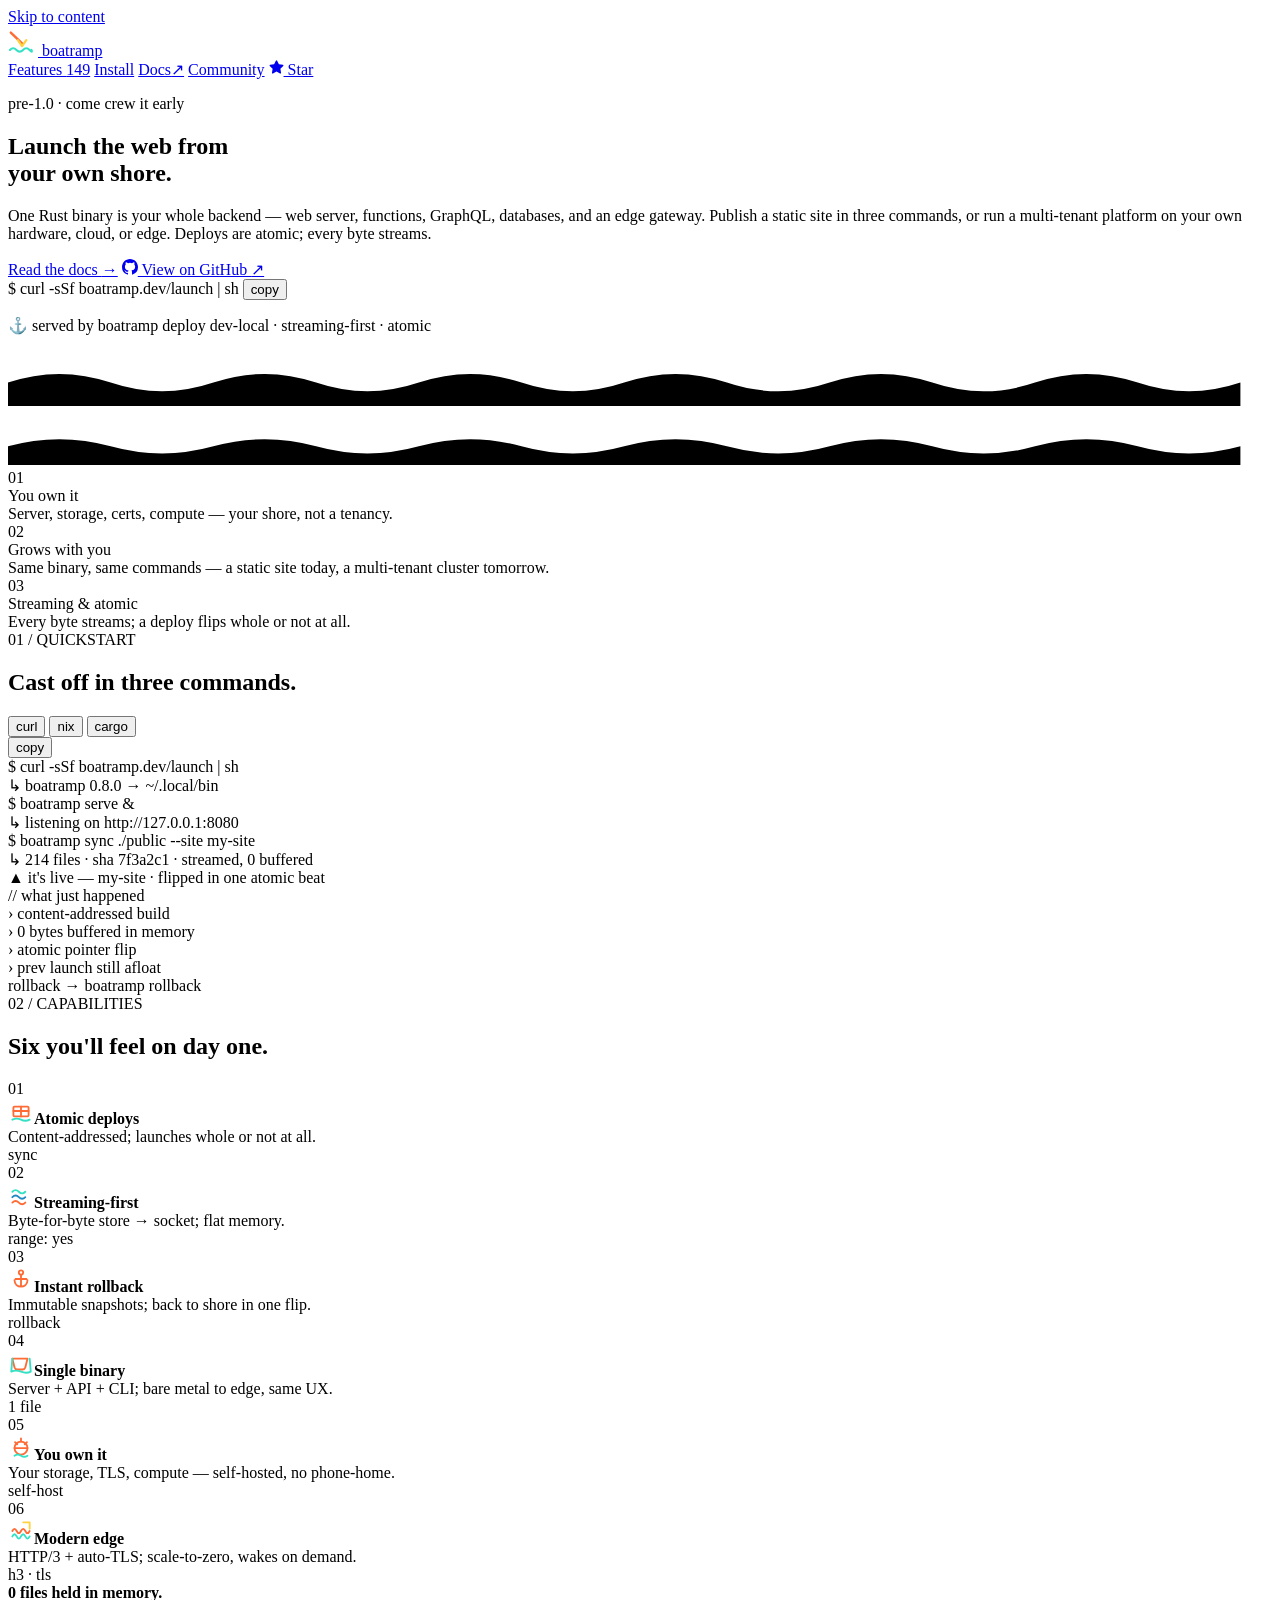
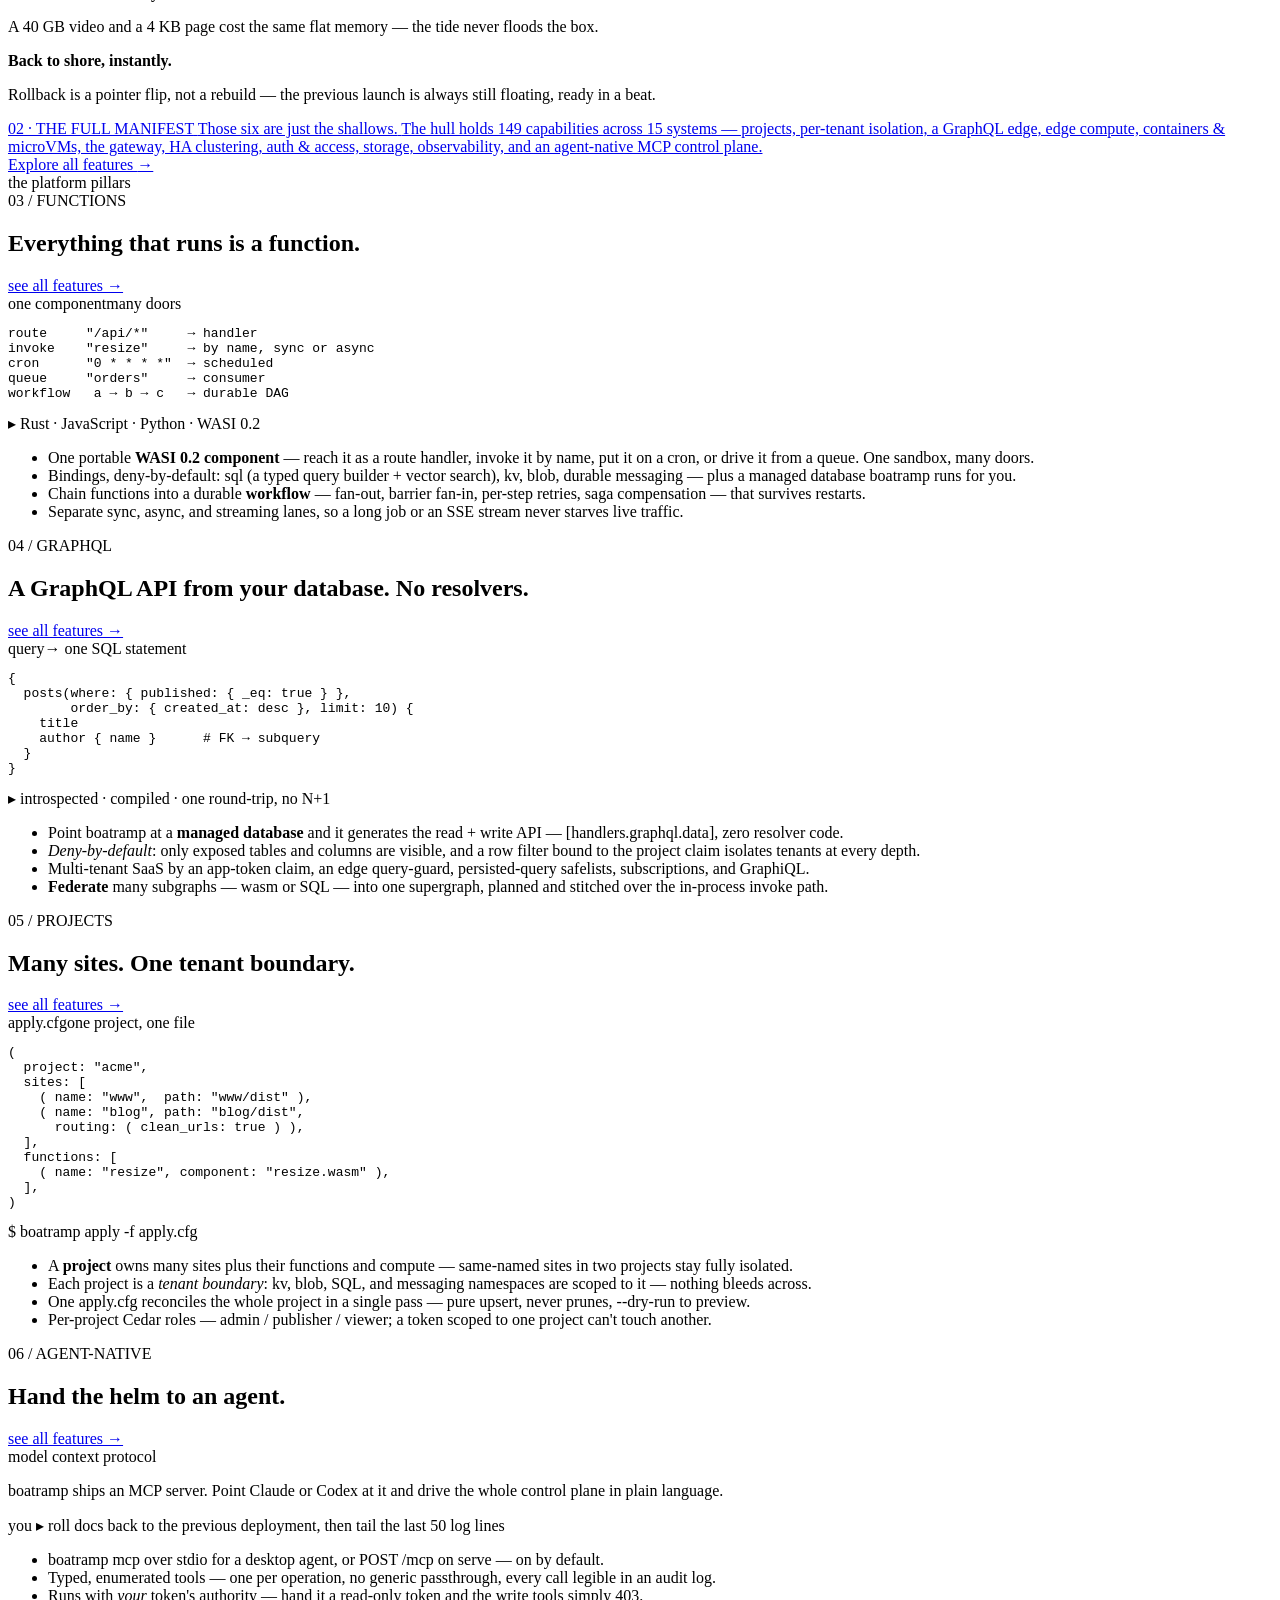
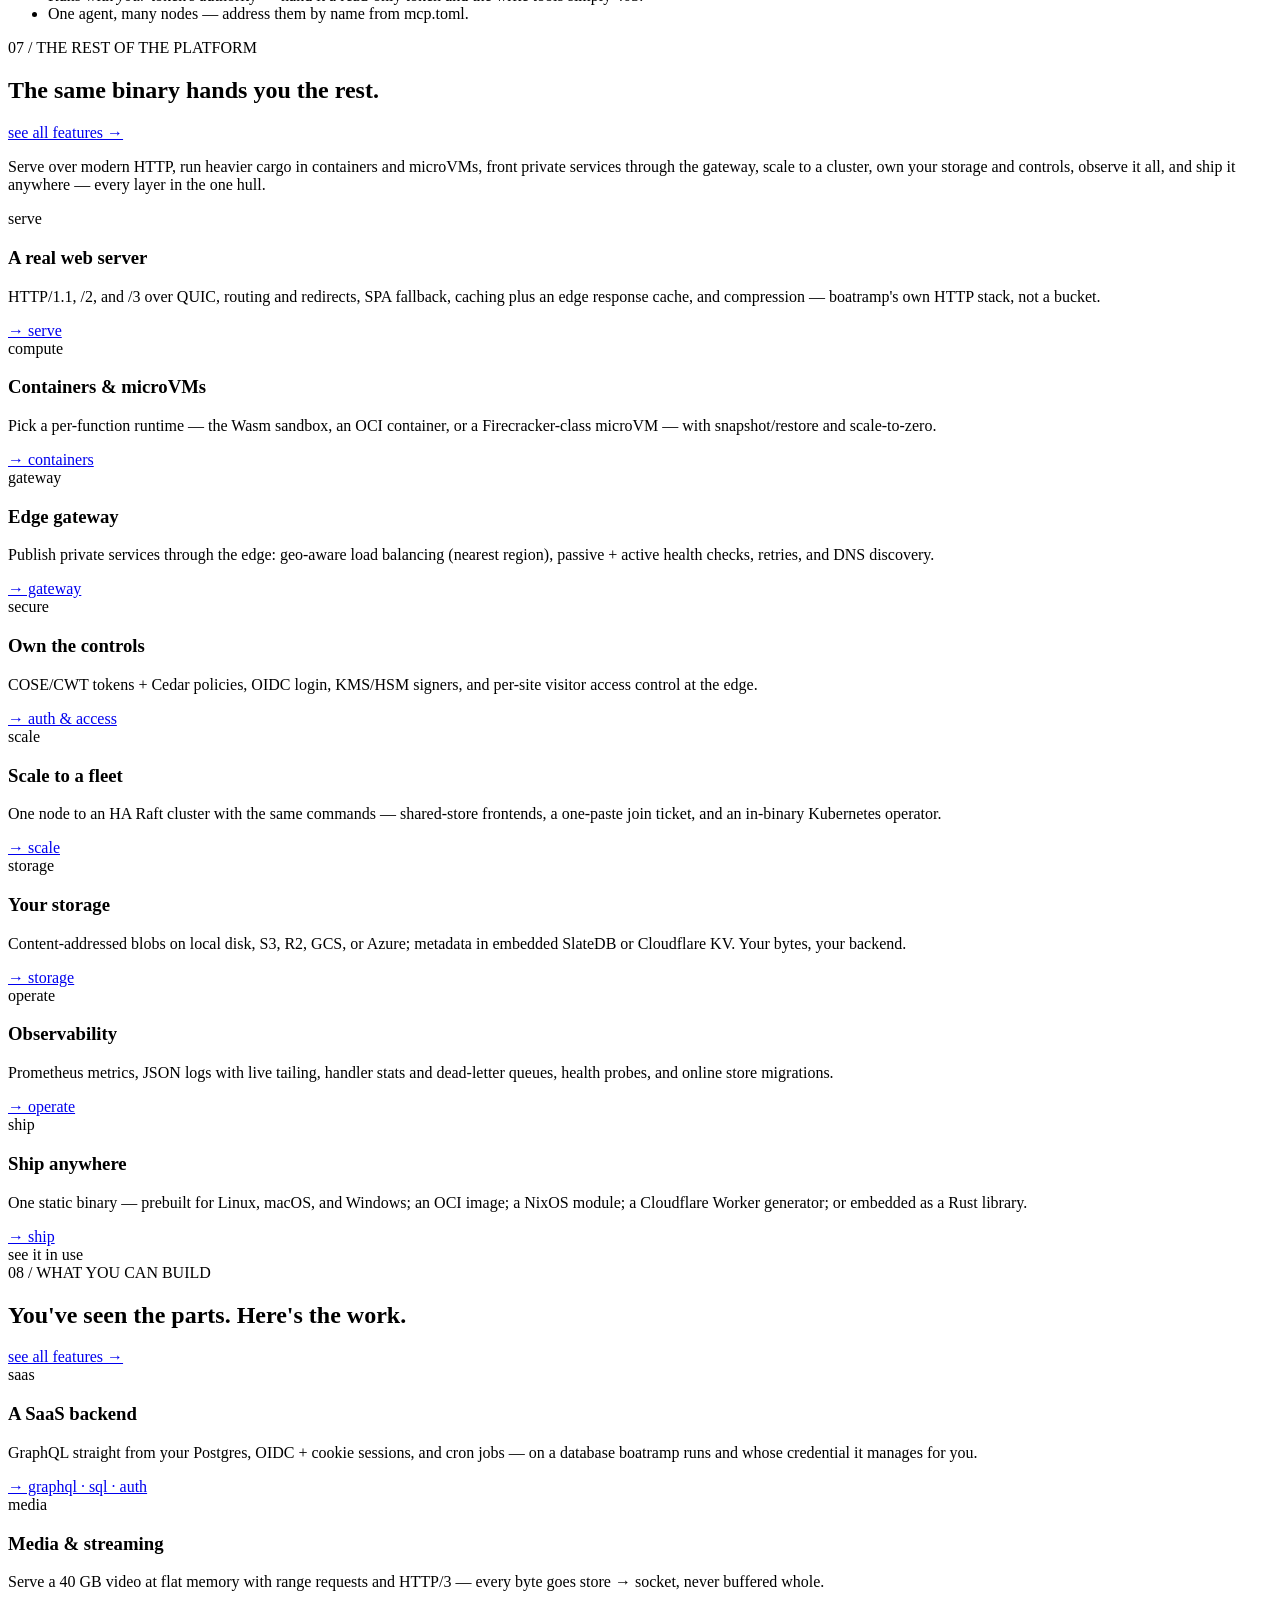
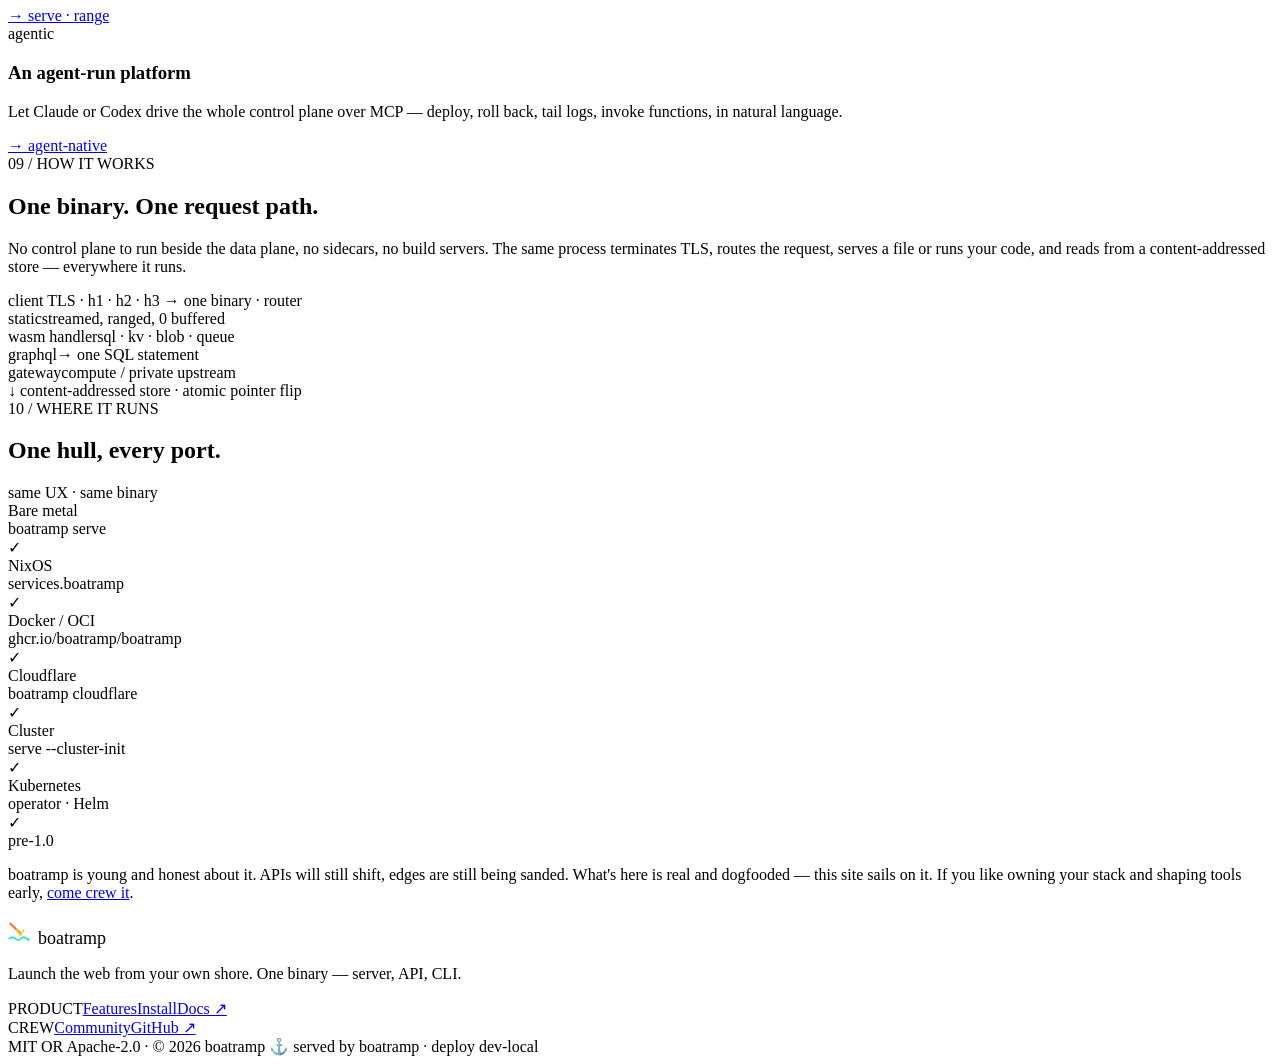
==== commit 7e78c0cd: "Sync boatramp 0.8.0 (55 releases): new Multi-tenancy group + 13 capabilities (uploads, managed DBs, " ====
--- a/site/index.html
+++ b/site/index.html
@@ -50,7 +50,7 @@
       <span class="wordmark">boatramp</span>
     </a>
     <nav class="nav__links" aria-label="Primary">
-      <a href="/features">Features <span class="nav__count mono">128</span></a>
+      <a href="/features">Features <span class="nav__count mono">149</span></a>
       <a href="#quickstart">Install</a>
       <a href="https://docs.boatramp.dev">Docs<span class="nav__ext" aria-hidden="true">↗</span></a>
       <a href="https://discord.gg/A78gHFF3F3">Community</a>
@@ -128,7 +128,7 @@
         <div class="terminal__grid">
           <div class="terminal__body">
             <div class="term-line"><span class="term-prompt">$ </span><span data-install-cmd>curl -sSf boatramp.dev/launch | sh</span></div>
-            <div class="term-line term-out">  ↳ boatramp 0.3.17 → ~/.local/bin</div>
+            <div class="term-line term-out">  ↳ boatramp 0.8.0 → ~/.local/bin</div>
             <div class="term-line"><span class="term-prompt">$ </span>boatramp serve &amp;</div>
             <div class="term-line term-out">  ↳ listening on http://127.0.0.1:8080</div>
             <div class="term-line"><span class="term-prompt">$ </span>boatramp sync ./public --site my-site</div>
@@ -199,7 +199,7 @@
         <div class="features-cta__body">
           <span class="features-cta__eyebrow eyebrow-mono">02 · THE FULL MANIFEST</span>
           <span class="features-cta__title">Those six are just the shallows.</span>
-          <span class="features-cta__desc">The hull holds 128 capabilities across 14 systems — projects &amp; multi-tenancy, a GraphQL edge, edge compute, containers &amp; microVMs, the gateway, HA clustering, auth &amp; access, storage, observability, and an agent-native MCP control plane.</span>
+          <span class="features-cta__desc">The hull holds 149 capabilities across 15 systems — projects, per-tenant isolation, a GraphQL edge, edge compute, containers &amp; microVMs, the gateway, HA clustering, auth &amp; access, storage, observability, and an agent-native MCP control plane.</span>
         </div>
         <span class="features-cta__action">
           <span class="btn btn--ghost features-cta__btn">Explore all features <span class="features-cta__arrow" aria-hidden="true">→</span></span>
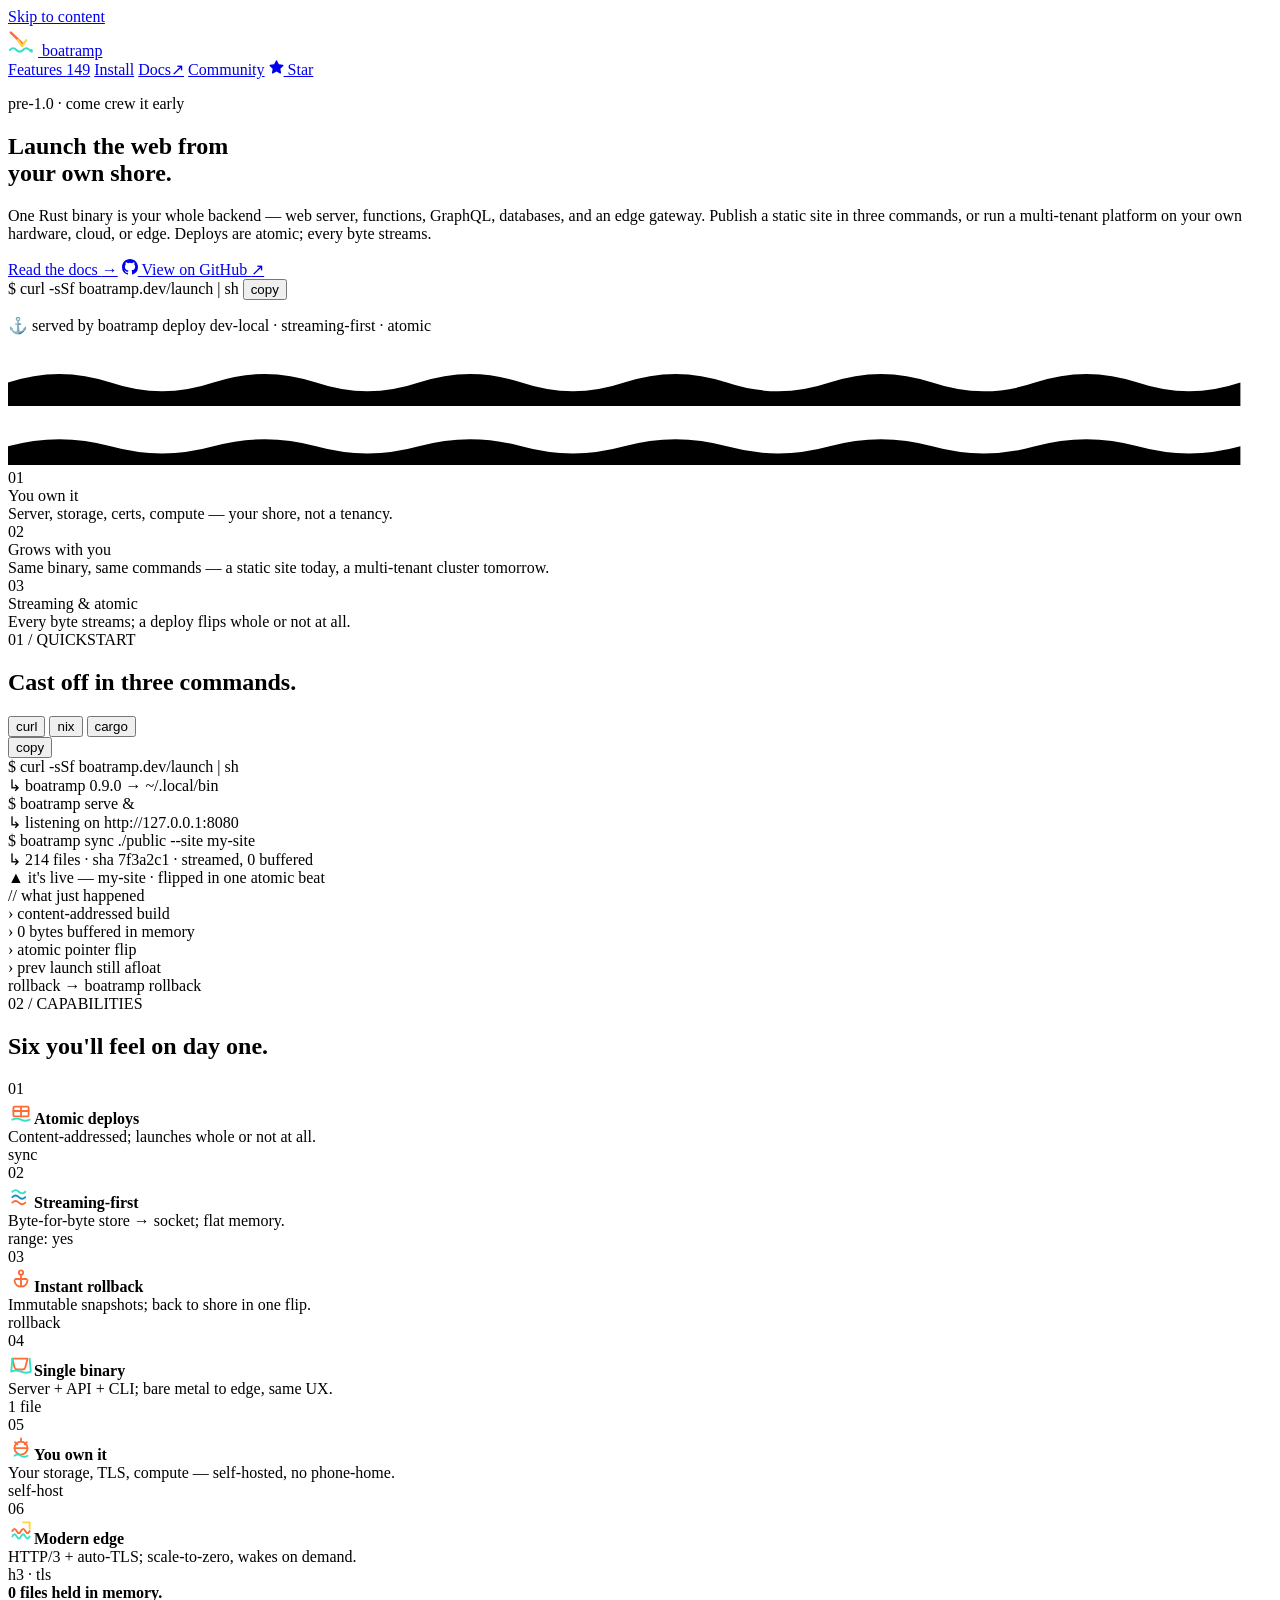
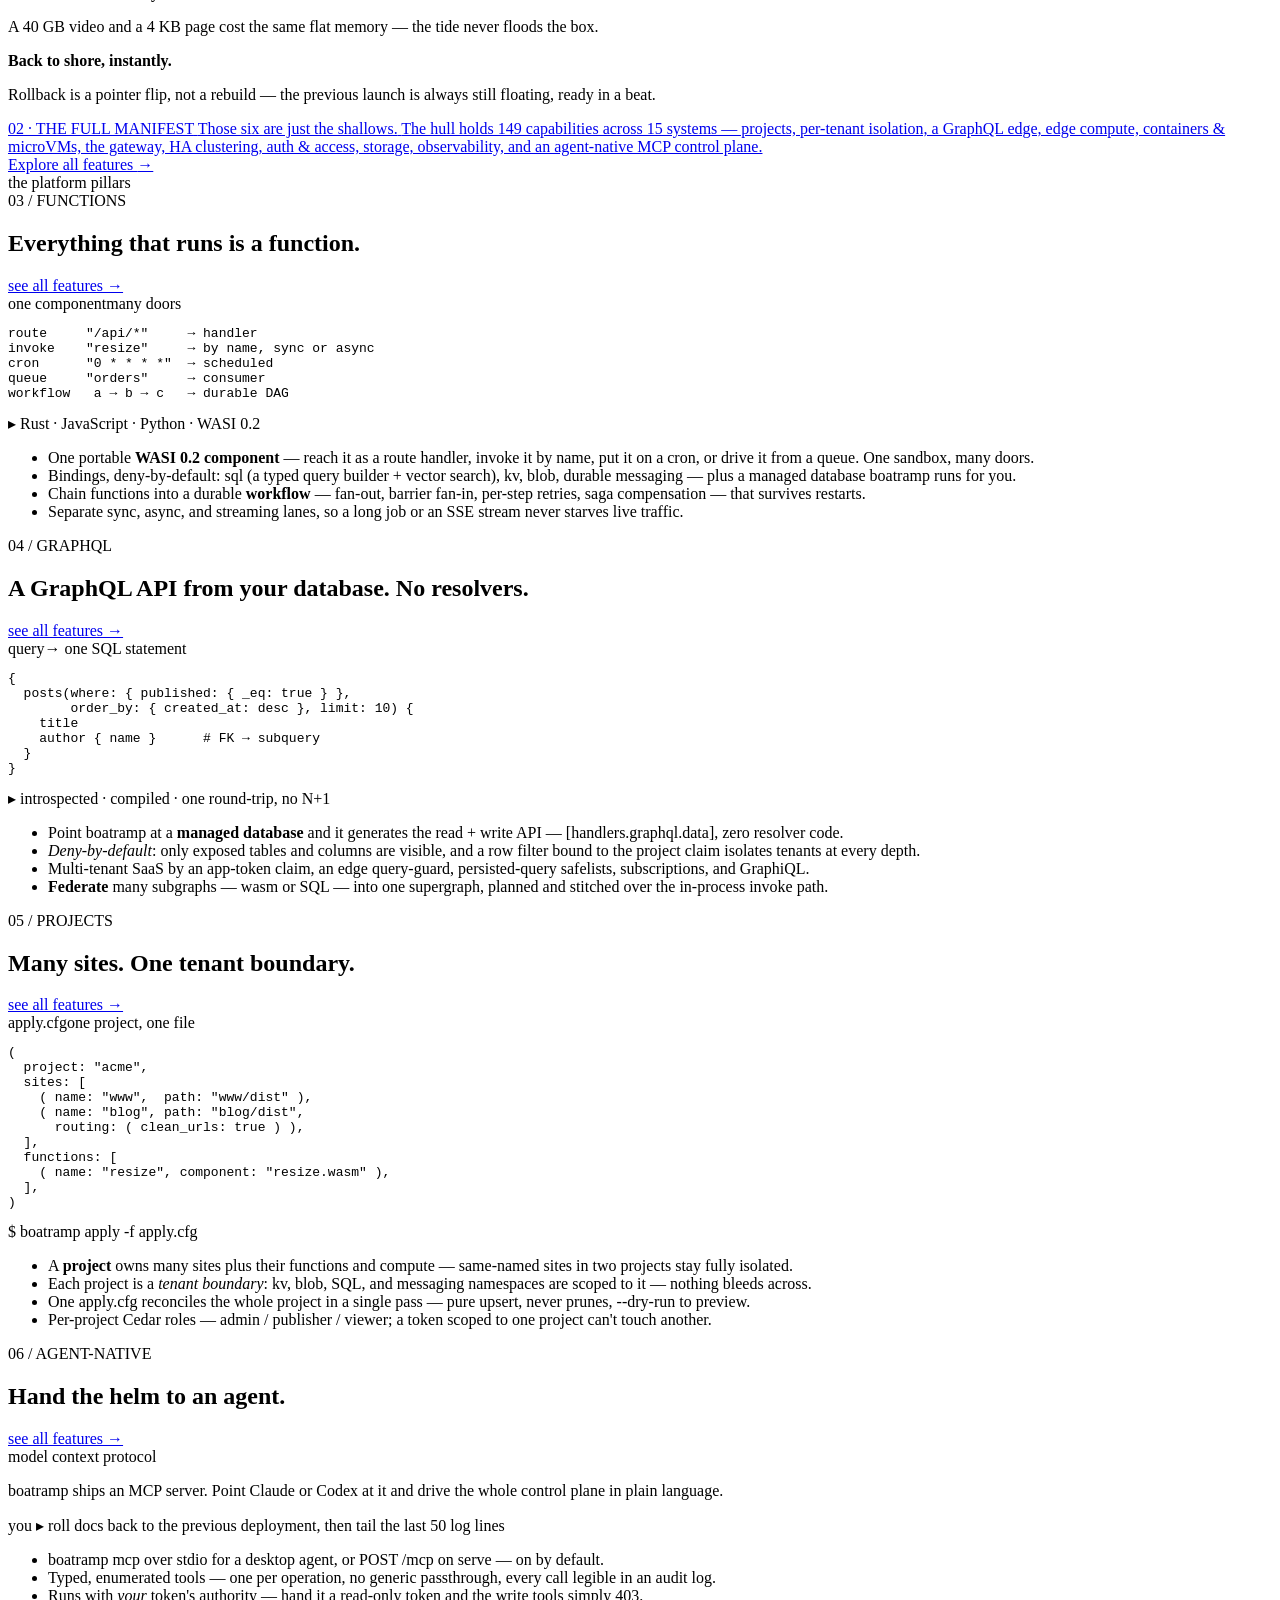
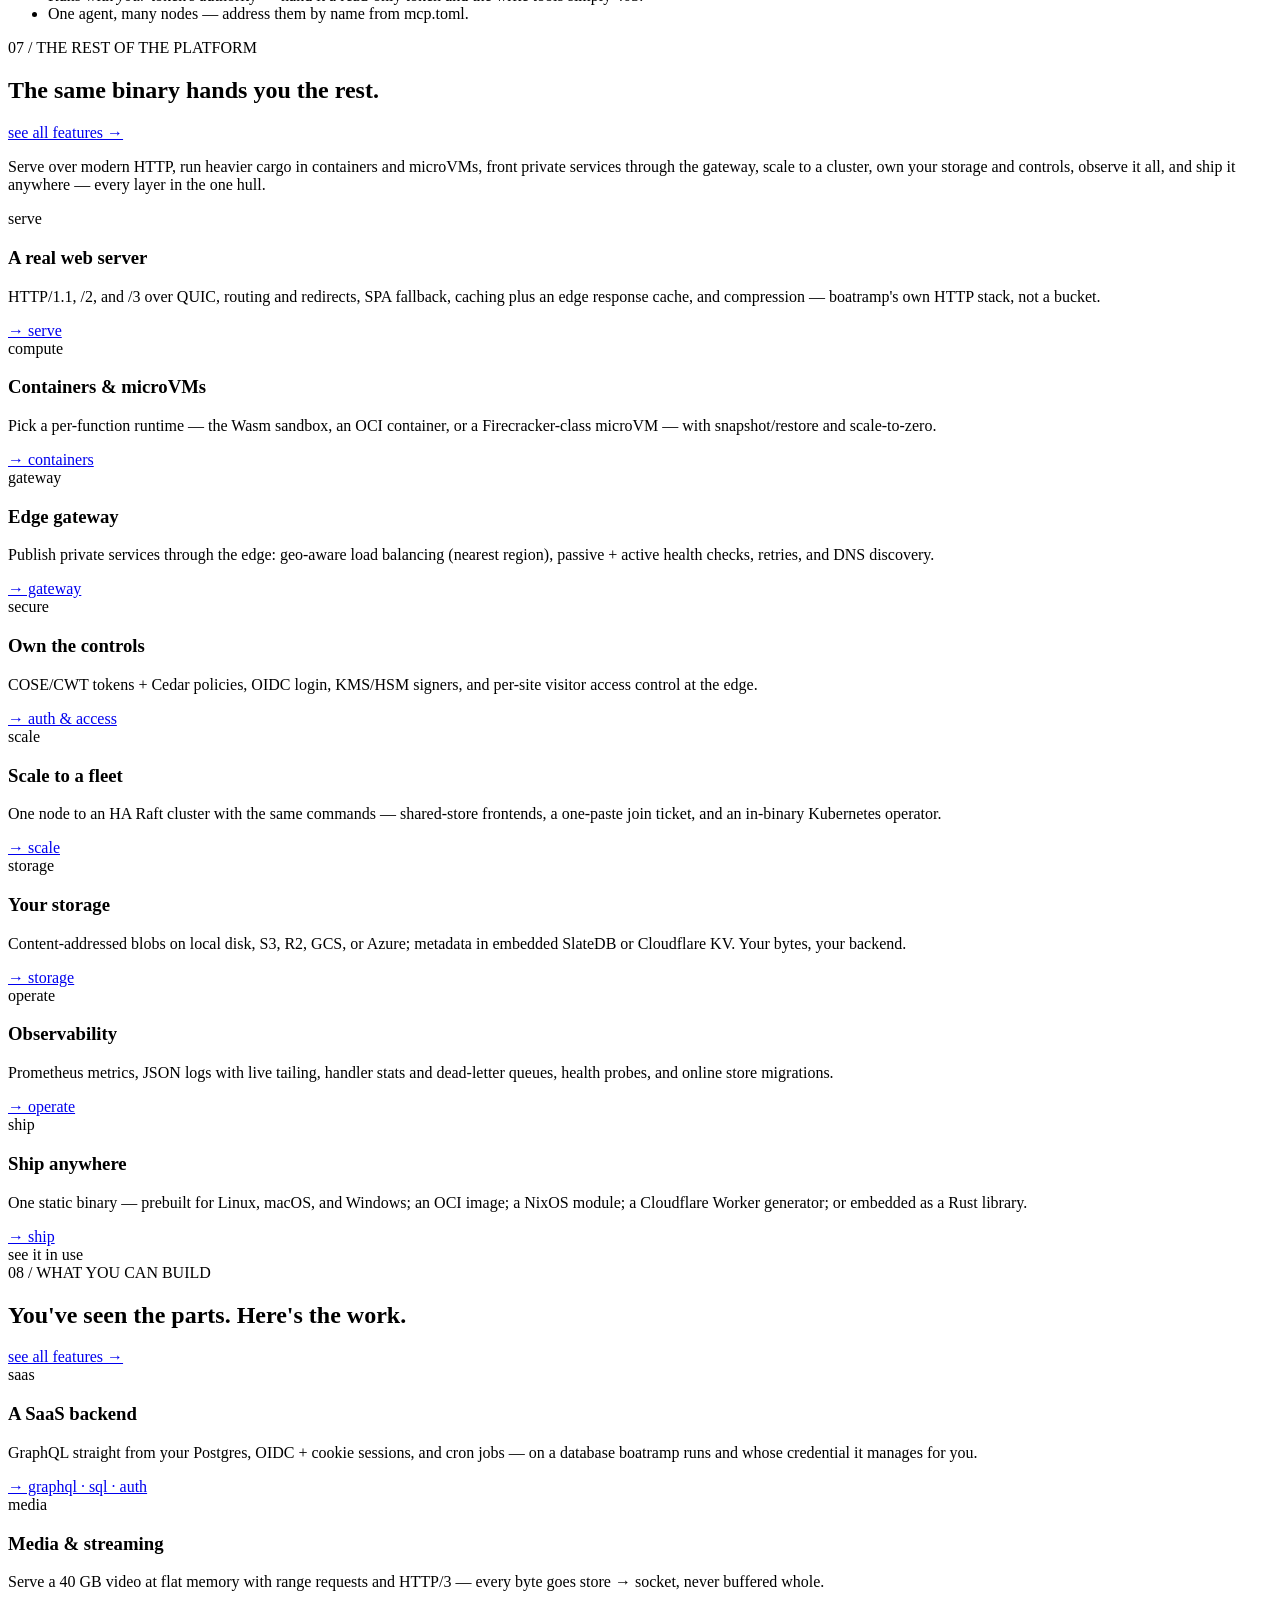
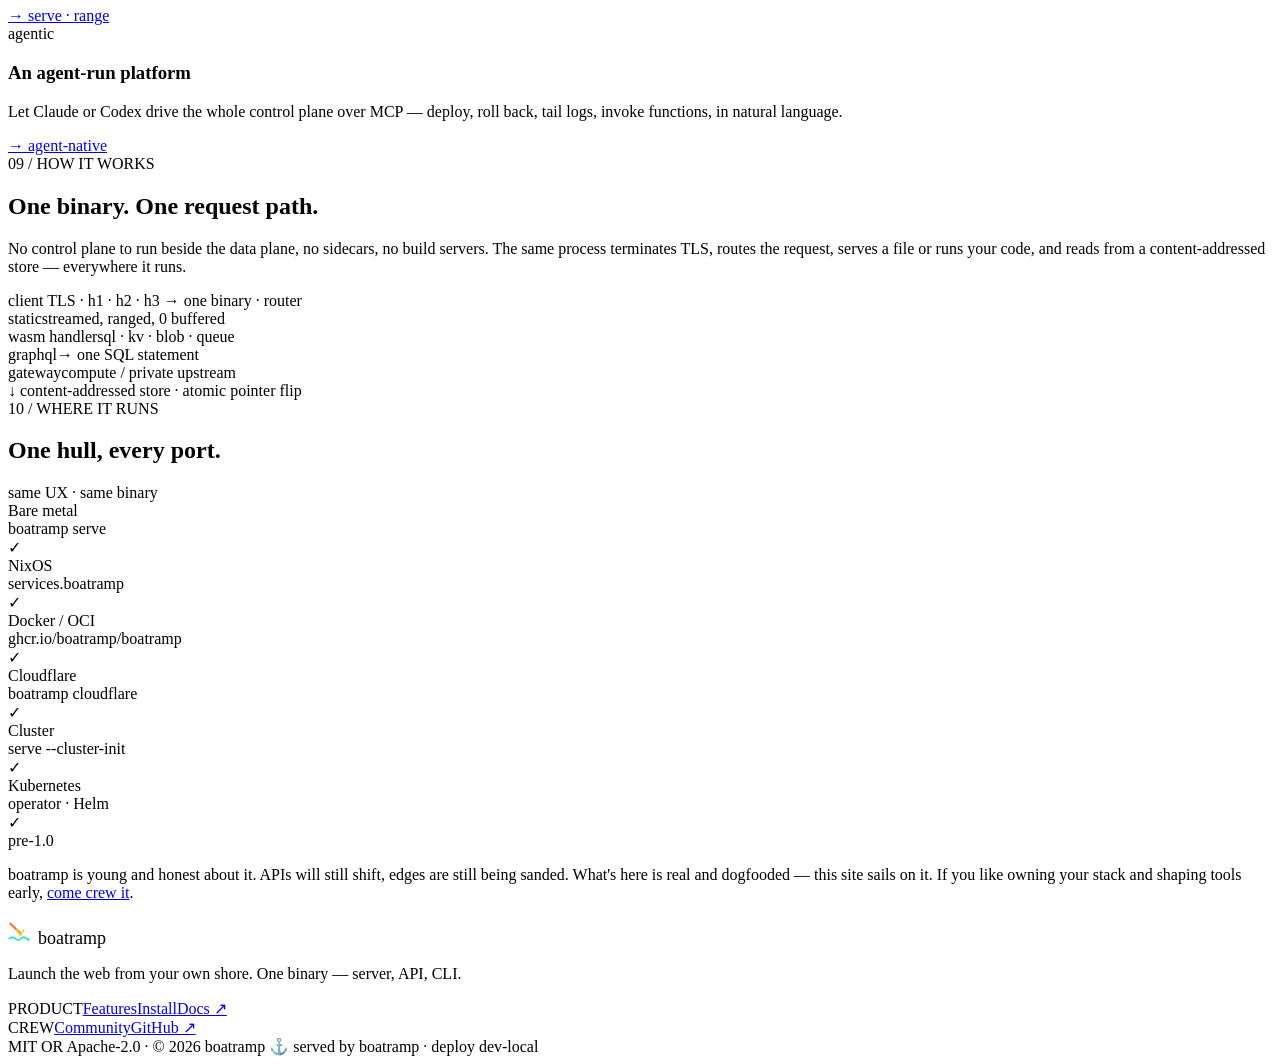
==== commit 1cc2fe52: "Split /features into 4 family pages (index + publish-serve/compute-data/operate-at-scale/ship-automa" ====
--- a/site/index.html
+++ b/site/index.html
@@ -128,7 +128,7 @@
         <div class="terminal__grid">
           <div class="terminal__body">
             <div class="term-line"><span class="term-prompt">$ </span><span data-install-cmd>curl -sSf boatramp.dev/launch | sh</span></div>
-            <div class="term-line term-out">  ↳ boatramp 0.8.0 → ~/.local/bin</div>
+            <div class="term-line term-out">  ↳ boatramp 0.9.0 → ~/.local/bin</div>
             <div class="term-line"><span class="term-prompt">$ </span>boatramp serve &amp;</div>
             <div class="term-line term-out">  ↳ listening on http://127.0.0.1:8080</div>
             <div class="term-line"><span class="term-prompt">$ </span>boatramp sync ./public --site my-site</div>
@@ -215,7 +215,7 @@
       <div class="module__head">
         <span class="eyebrow-mono">03 / FUNCTIONS</span>
         <h2>Everything that runs is a function.</h2>
-        <a class="module__note module__note--link" href="/features#compute">see all features →</a>
+        <a class="module__note module__note--link" href="/features/compute-data#compute">see all features →</a>
       </div>
       <div class="fn-band">
         <div class="fn-band__code">
@@ -241,7 +241,7 @@
       <div class="module__head">
         <span class="eyebrow-mono">04 / GRAPHQL</span>
         <h2>A GraphQL API from your database. No resolvers.</h2>
-        <a class="module__note module__note--link" href="/features#graphql">see all features →</a>
+        <a class="module__note module__note--link" href="/features/compute-data#graphql">see all features →</a>
       </div>
       <div class="gql-band">
         <div class="gql-band__code">
@@ -269,7 +269,7 @@
       <div class="module__head">
         <span class="eyebrow-mono">05 / PROJECTS</span>
         <h2>Many sites. One tenant boundary.</h2>
-        <a class="module__note module__note--link" href="/features#projects">see all features →</a>
+        <a class="module__note module__note--link" href="/features/publish-serve#projects">see all features →</a>
       </div>
       <div class="proj-band">
         <div class="proj-band__code">
@@ -301,7 +301,7 @@
       <div class="module__head">
         <span class="eyebrow-mono">06 / AGENT-NATIVE</span>
         <h2>Hand the helm to an agent.</h2>
-        <a class="module__note module__note--link" href="/features#agent">see all features →</a>
+        <a class="module__note module__note--link" href="/features/ship-automate#agent">see all features →</a>
       </div>
       <div class="mcp-band">
         <div class="mcp-band__lede">
@@ -333,49 +333,49 @@
           <div class="beyond-card__tag mono">serve</div>
           <h3 class="beyond-card__name">A real web server</h3>
           <p class="beyond-card__desc">HTTP/1.1, /2, and /3 over QUIC, routing and redirects, SPA fallback, caching plus an edge response cache, and compression — boatramp's own HTTP stack, not a bucket.</p>
-          <a class="beyond-card__more mono" href="/features#serve">→ serve</a>
+          <a class="beyond-card__more mono" href="/features/publish-serve#serve">→ serve</a>
         </article>
         <article class="beyond-card">
           <div class="beyond-card__tag mono">compute</div>
           <h3 class="beyond-card__name">Containers &amp; microVMs</h3>
           <p class="beyond-card__desc">Pick a per-function runtime — the Wasm sandbox, an OCI container, or a Firecracker-class microVM — with snapshot/restore and scale-to-zero.</p>
-          <a class="beyond-card__more mono" href="/features#containers">→ containers</a>
+          <a class="beyond-card__more mono" href="/features/compute-data#containers">→ containers</a>
         </article>
         <article class="beyond-card">
           <div class="beyond-card__tag mono">gateway</div>
           <h3 class="beyond-card__name">Edge gateway</h3>
           <p class="beyond-card__desc">Publish private services through the edge: geo-aware load balancing (nearest region), passive + active health checks, retries, and DNS discovery.</p>
-          <a class="beyond-card__more mono" href="/features#gateway">→ gateway</a>
+          <a class="beyond-card__more mono" href="/features/operate-at-scale#gateway">→ gateway</a>
         </article>
         <article class="beyond-card">
           <div class="beyond-card__tag mono">secure</div>
           <h3 class="beyond-card__name">Own the controls</h3>
           <p class="beyond-card__desc">COSE/CWT tokens + Cedar policies, OIDC login, KMS/HSM signers, and per-site visitor access control at the edge.</p>
-          <a class="beyond-card__more mono" href="/features#secure">→ auth &amp; access</a>
+          <a class="beyond-card__more mono" href="/features/operate-at-scale#secure">→ auth &amp; access</a>
         </article>
         <article class="beyond-card">
           <div class="beyond-card__tag mono">scale</div>
           <h3 class="beyond-card__name">Scale to a fleet</h3>
           <p class="beyond-card__desc">One node to an HA Raft cluster with the same commands — shared-store frontends, a one-paste join ticket, and an in-binary Kubernetes operator.</p>
-          <a class="beyond-card__more mono" href="/features#scale">→ scale</a>
+          <a class="beyond-card__more mono" href="/features/operate-at-scale#scale">→ scale</a>
         </article>
         <article class="beyond-card">
           <div class="beyond-card__tag mono">storage</div>
           <h3 class="beyond-card__name">Your storage</h3>
           <p class="beyond-card__desc">Content-addressed blobs on local disk, S3, R2, GCS, or Azure; metadata in embedded SlateDB or Cloudflare KV. Your bytes, your backend.</p>
-          <a class="beyond-card__more mono" href="/features#storage">→ storage</a>
+          <a class="beyond-card__more mono" href="/features/operate-at-scale#storage">→ storage</a>
         </article>
         <article class="beyond-card">
           <div class="beyond-card__tag mono">operate</div>
           <h3 class="beyond-card__name">Observability</h3>
           <p class="beyond-card__desc">Prometheus metrics, JSON logs with live tailing, handler stats and dead-letter queues, health probes, and online store migrations.</p>
-          <a class="beyond-card__more mono" href="/features#operate">→ operate</a>
+          <a class="beyond-card__more mono" href="/features/operate-at-scale#operate">→ operate</a>
         </article>
         <article class="beyond-card">
           <div class="beyond-card__tag mono">ship</div>
           <h3 class="beyond-card__name">Ship anywhere</h3>
           <p class="beyond-card__desc">One static binary — prebuilt for Linux, macOS, and Windows; an OCI image; a NixOS module; a Cloudflare Worker generator; or embedded as a Rust library.</p>
-          <a class="beyond-card__more mono" href="/features#ship">→ ship</a>
+          <a class="beyond-card__more mono" href="/features/ship-automate#ship">→ ship</a>
         </article>
       </div>
     </section>
@@ -395,19 +395,19 @@
           <div class="beyond-card__tag mono">saas</div>
           <h3 class="beyond-card__name">A SaaS backend</h3>
           <p class="beyond-card__desc">GraphQL straight from your Postgres, OIDC + cookie sessions, and cron jobs — on a database boatramp runs and whose credential it manages for you.</p>
-          <a class="beyond-card__more mono" href="/features#graphql">→ graphql · sql · auth</a>
+          <a class="beyond-card__more mono" href="/features/compute-data#graphql">→ graphql · sql · auth</a>
         </article>
         <article class="beyond-card">
           <div class="beyond-card__tag mono">media</div>
           <h3 class="beyond-card__name">Media &amp; streaming</h3>
           <p class="beyond-card__desc">Serve a 40 GB video at flat memory with range requests and HTTP/3 — every byte goes store → socket, never buffered whole.</p>
-          <a class="beyond-card__more mono" href="/features#serve">→ serve · range</a>
+          <a class="beyond-card__more mono" href="/features/publish-serve#serve">→ serve · range</a>
         </article>
         <article class="beyond-card">
           <div class="beyond-card__tag mono">agentic</div>
           <h3 class="beyond-card__name">An agent-run platform</h3>
           <p class="beyond-card__desc">Let Claude or Codex drive the whole control plane over MCP — deploy, roll back, tail logs, invoke functions, in natural language.</p>
-          <a class="beyond-card__more mono" href="/features#agent">→ agent-native</a>
+          <a class="beyond-card__more mono" href="/features/ship-automate#agent">→ agent-native</a>
         </article>
       </div>
     </section>
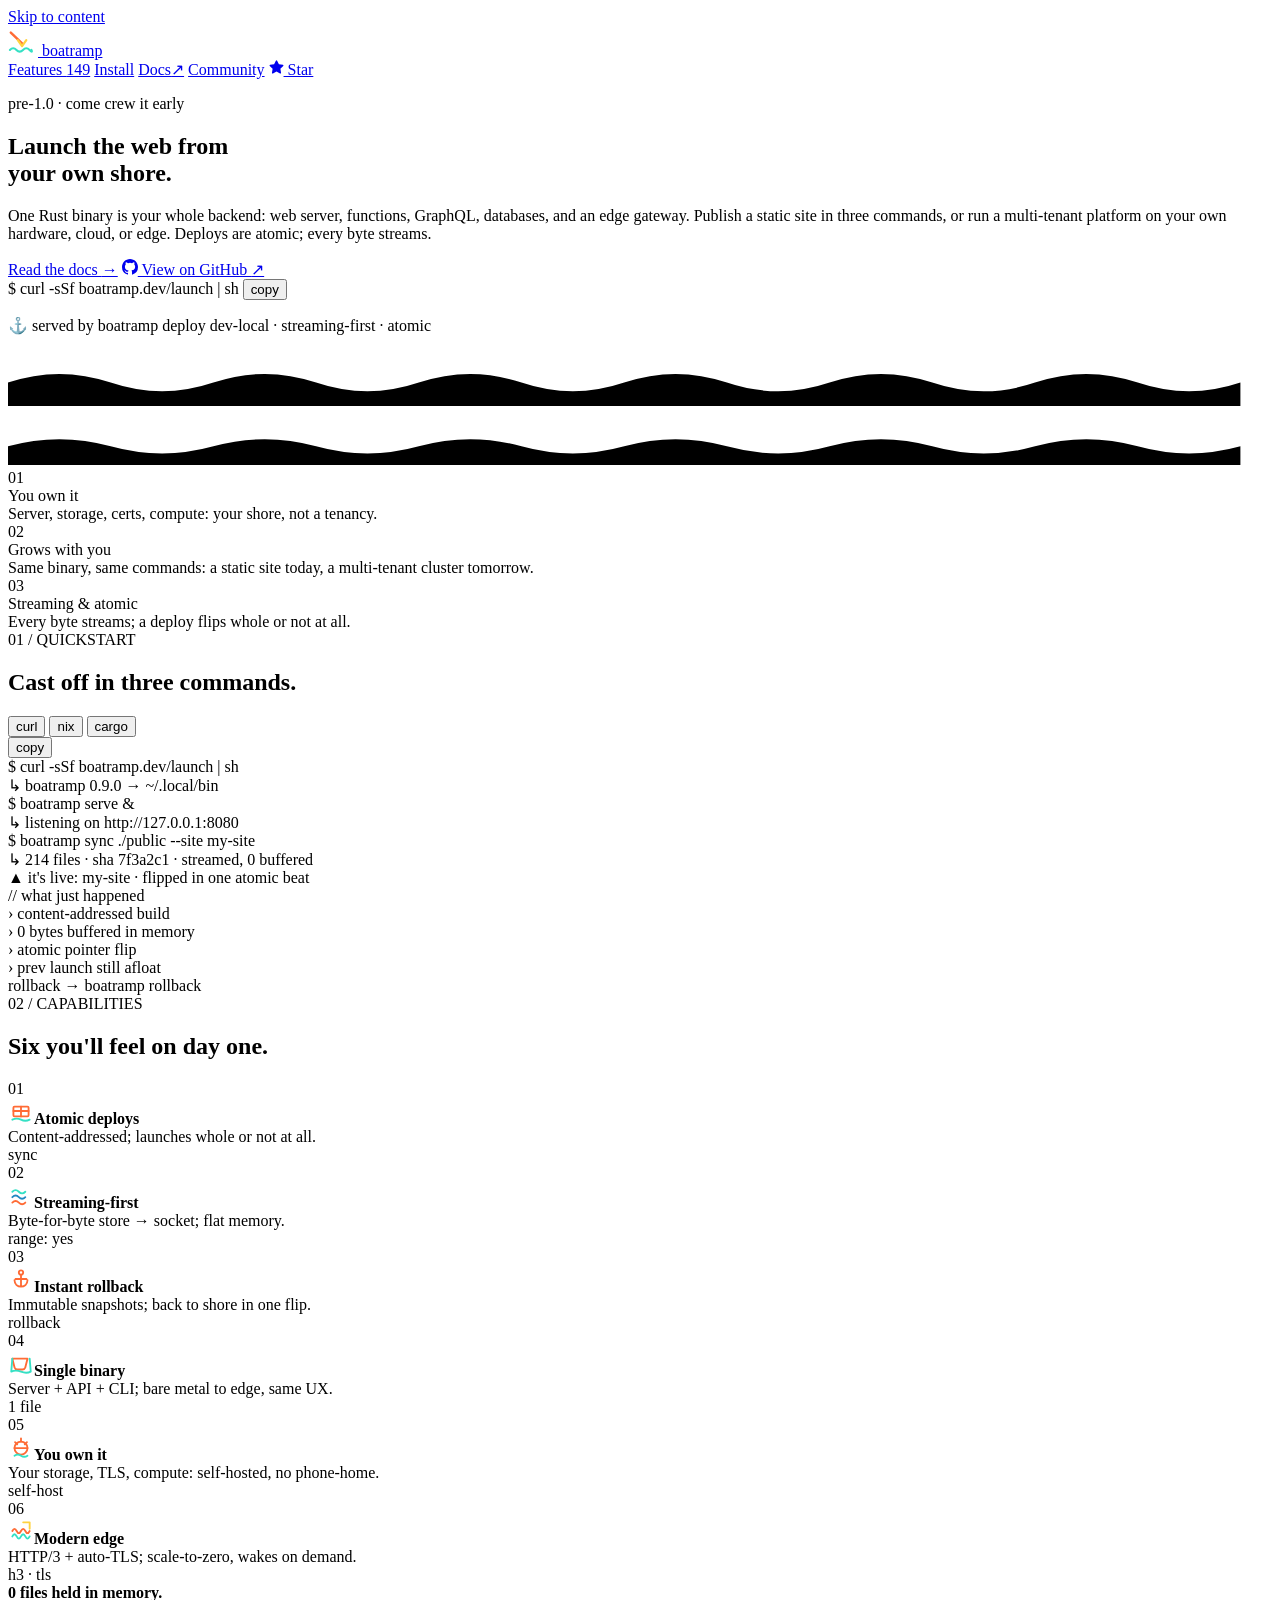
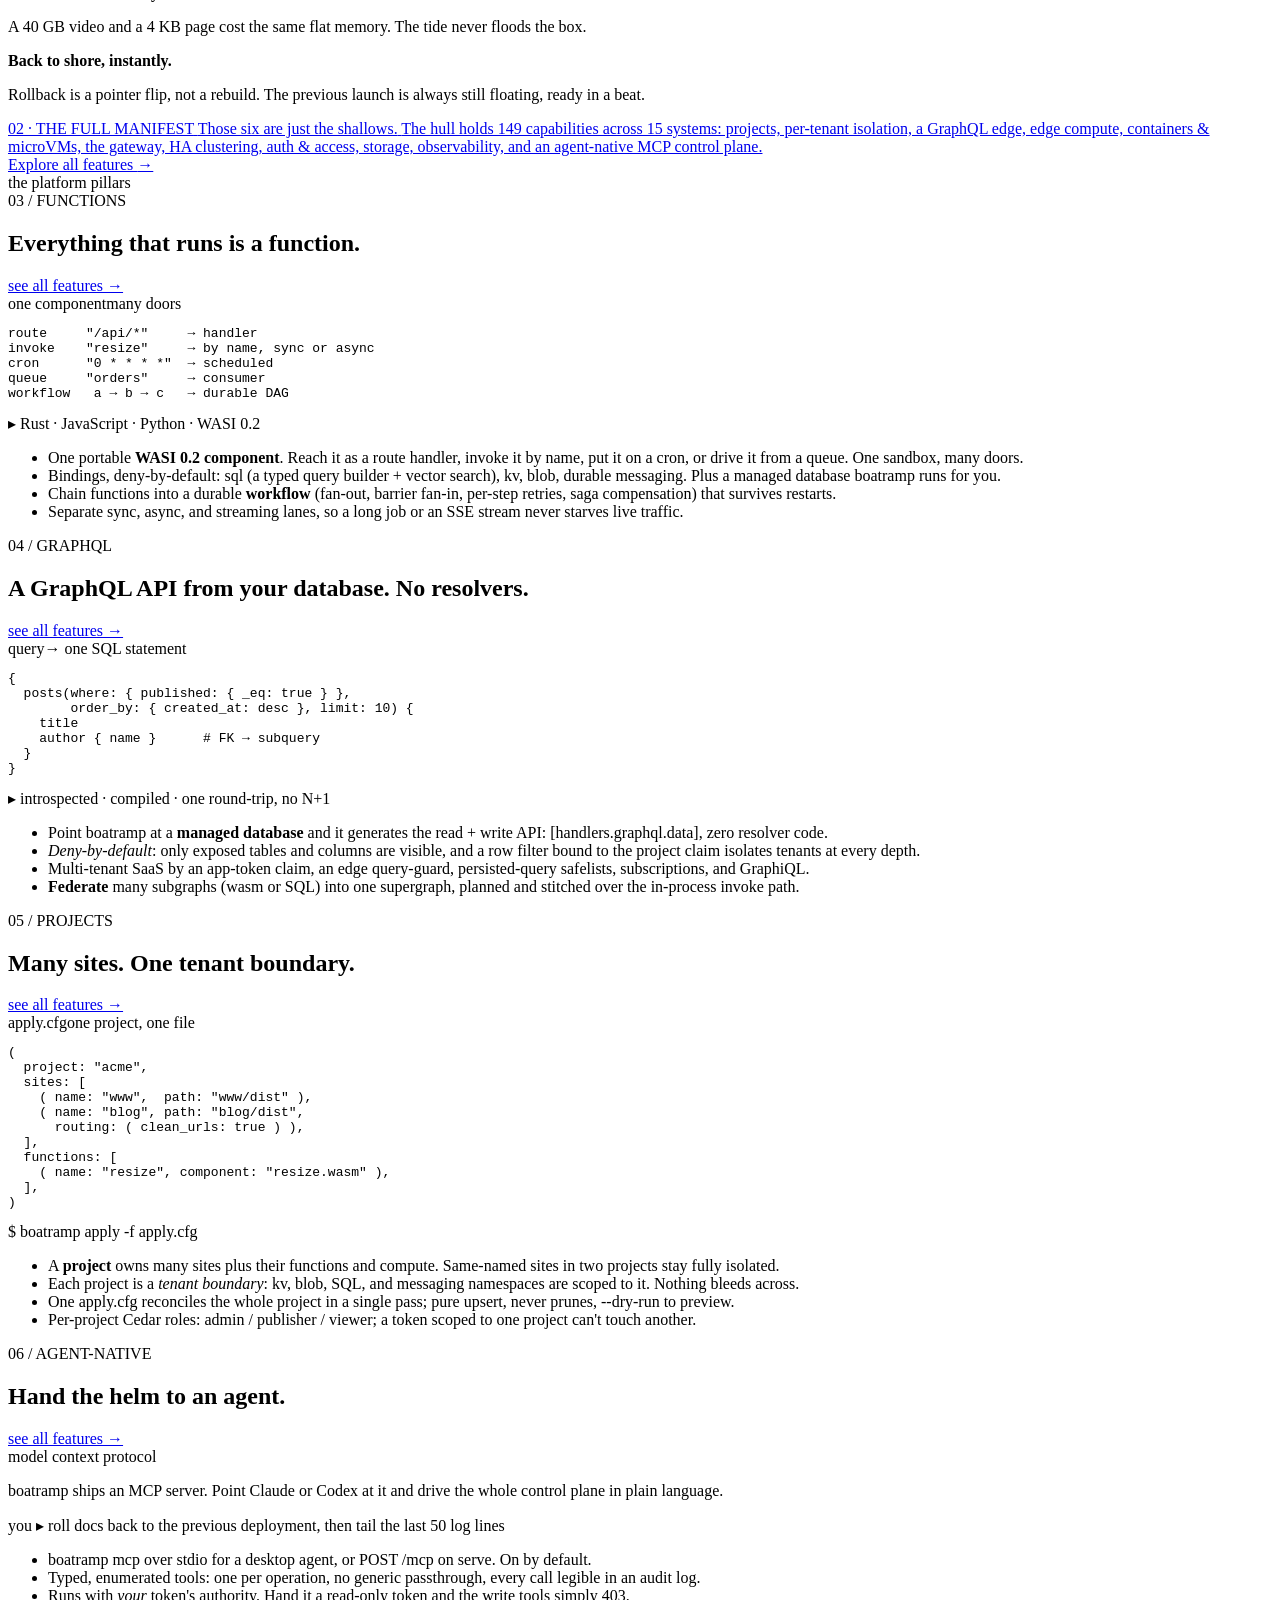
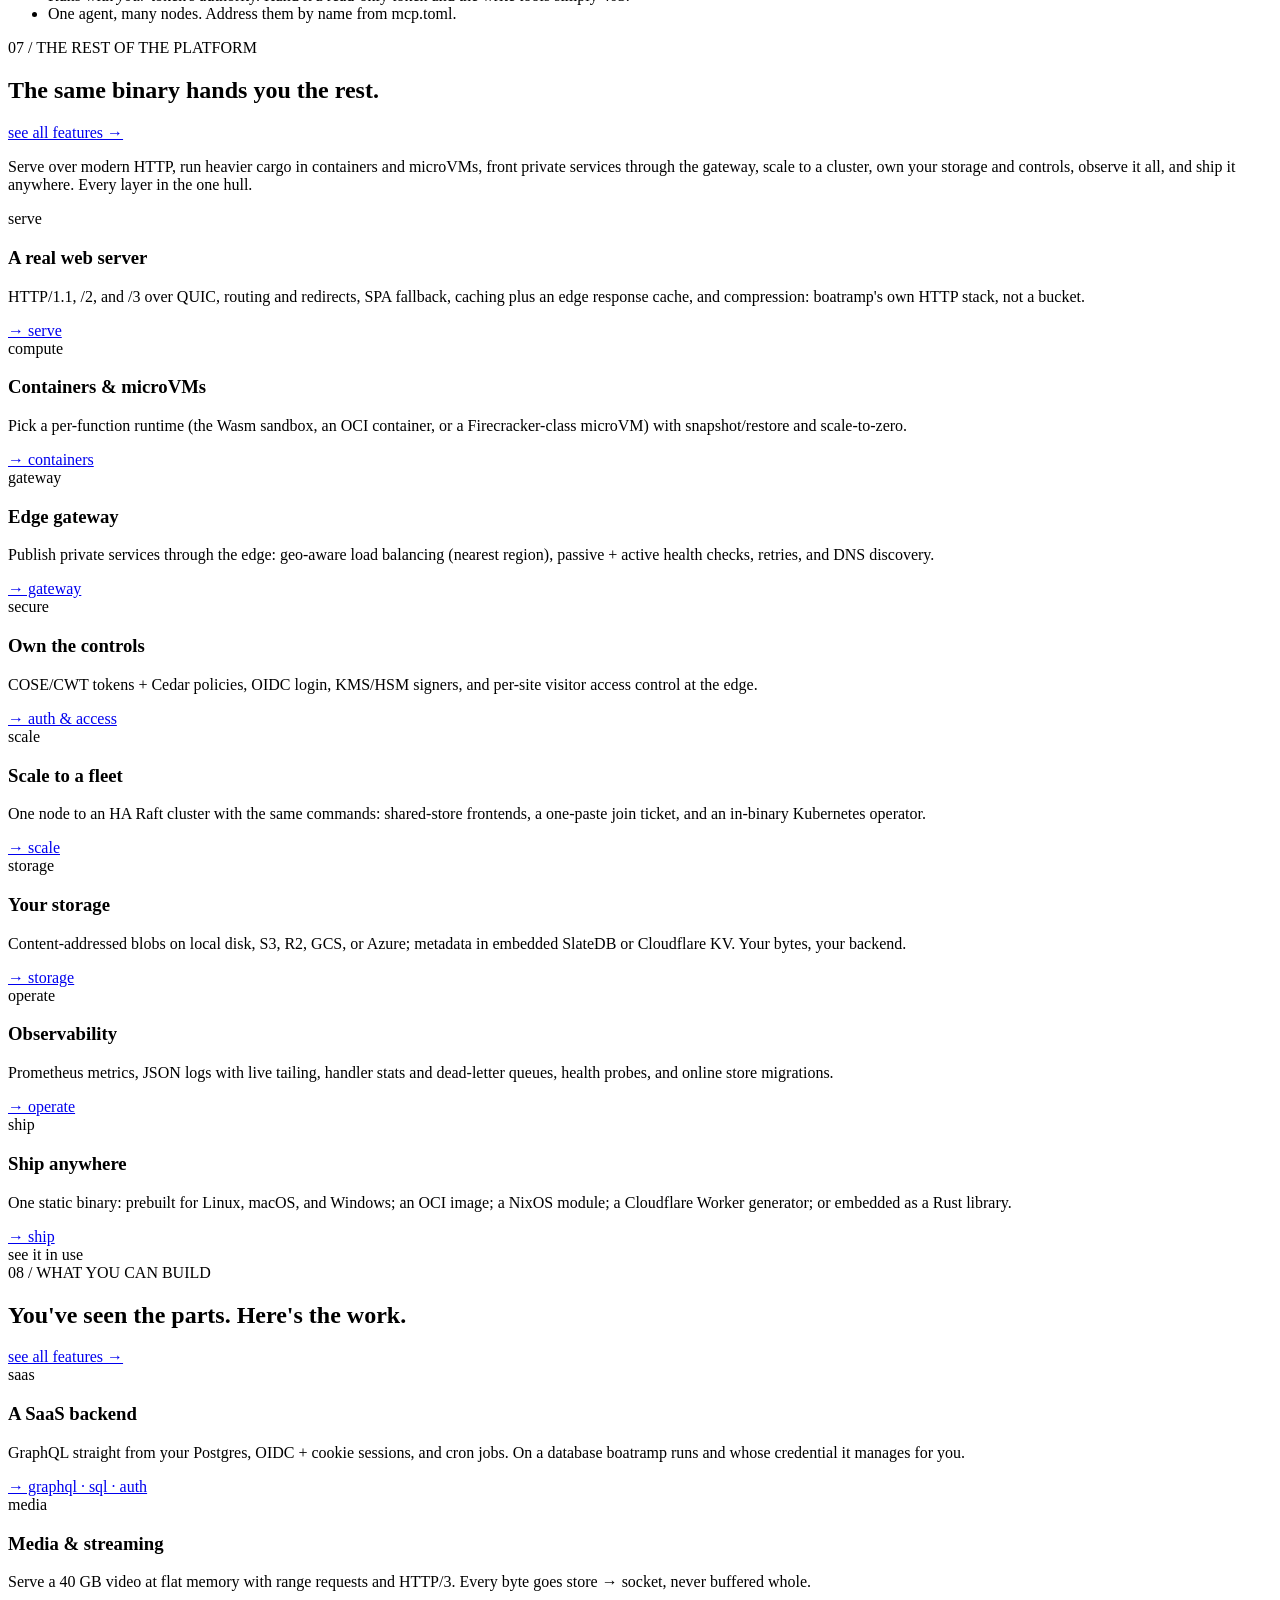
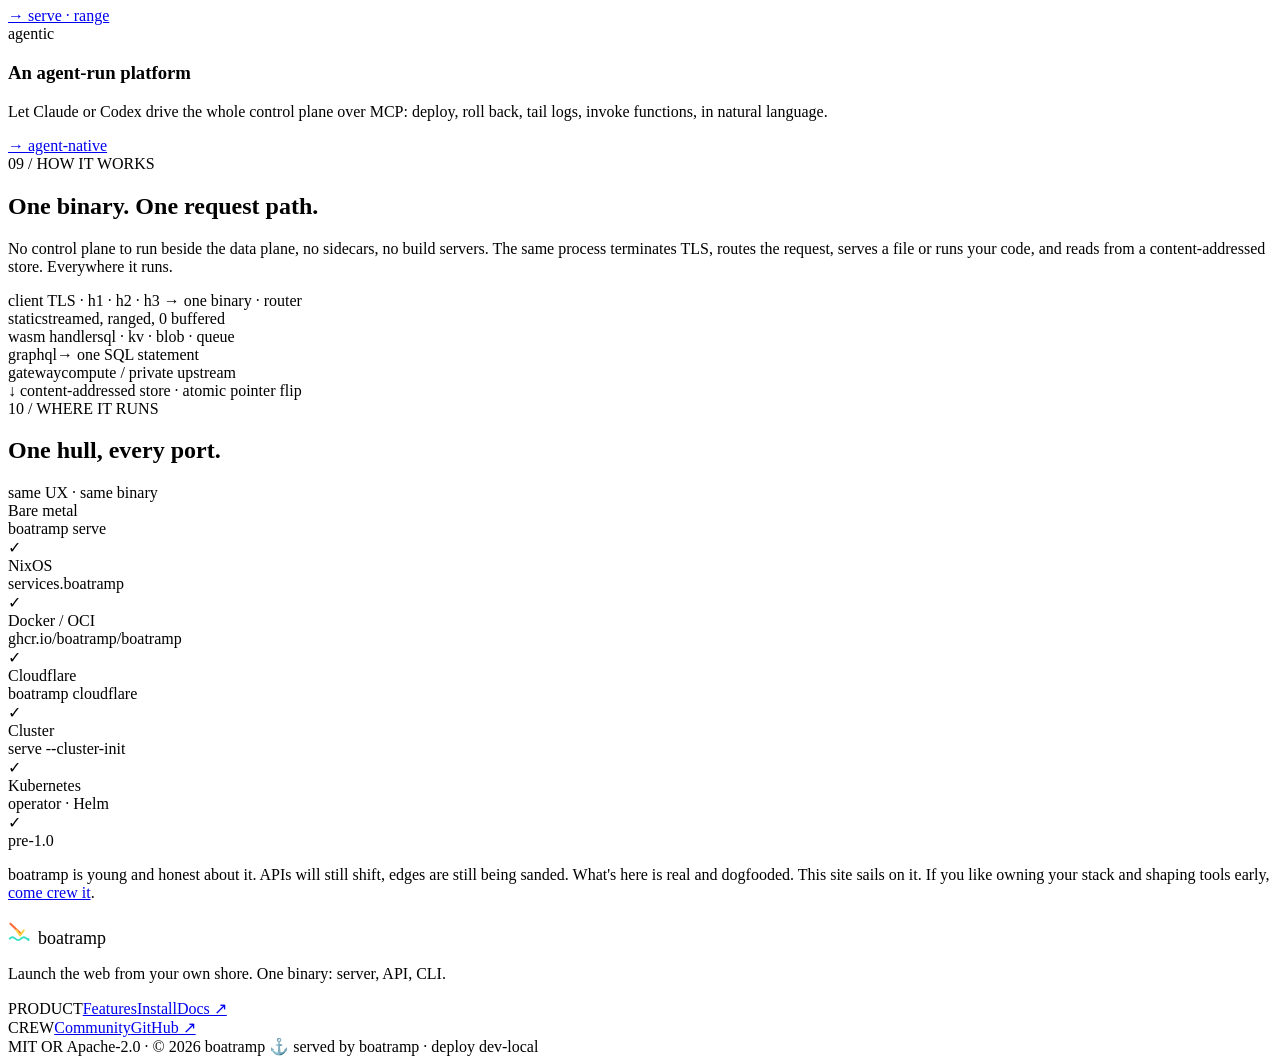
==== commit 47085f2e: "Fix feature-page selector alignment (margin-inline:auto); drop em-dashes from all copy for a less AI" ====
--- a/site/index.html
+++ b/site/index.html
@@ -3,16 +3,16 @@
 <head>
   <meta charset="utf-8">
   <meta name="viewport" content="width=device-width, initial-scale=1">
-  <title>boatramp — launch the web from your own shore</title>
-  <meta name="description" content="boatramp is a self-hosted platform that ships as one Rust binary — your web server, functions, GraphQL, databases, and edge gateway. Publish a static site in three commands, or run a multi-tenant backend on your own hardware, cloud, or edge.">
+  <title>boatramp: launch the web from your own shore</title>
+  <meta name="description" content="boatramp is a self-hosted platform that ships as one Rust binary: your web server, functions, GraphQL, databases, and edge gateway. Publish a static site in three commands, or run a multi-tenant backend on your own hardware, cloud, or edge.">
   <link rel="canonical" href="https://boatramp.dev/">
   <link rel="icon" href="/favicon.svg" type="image/svg+xml">
 
   <!-- Open Graph / social -->
   <meta property="og:type" content="website">
   <meta property="og:url" content="https://boatramp.dev/">
-  <meta property="og:title" content="boatramp — launch the web from your own shore">
-  <meta property="og:description" content="Your whole backend in one self-hosted Rust binary — web server, functions, GraphQL, databases, and an edge gateway. A static site in three commands, or a multi-tenant platform you own.">
+  <meta property="og:title" content="boatramp: launch the web from your own shore">
+  <meta property="og:description" content="Your whole backend in one self-hosted Rust binary: web server, functions, GraphQL, databases, and an edge gateway. A static site in three commands, or a multi-tenant platform you own.">
   <meta property="og:image" content="https://boatramp.dev/og.png">
   <meta name="twitter:card" content="summary_large_image">
 
@@ -32,7 +32,7 @@
     "offers": { "@type": "Offer", "price": "0", "priceCurrency": "USD" },
     "license": "https://spdx.org/licenses/MIT.html",
     "url": "https://boatramp.dev/",
-    "description": "Self-hosted platform shipped as one Rust binary — web server, functions, GraphQL, databases, and edge gateway — from a three-command static deploy to a multi-tenant backend you own."
+    "description": "Self-hosted platform shipped as one Rust binary (web server, functions, GraphQL, databases, and edge gateway), from a three-command static deploy to a multi-tenant backend you own."
   }
   </script>
 </head>
@@ -76,7 +76,7 @@
       <div class="wrap hero__inner">
         <p class="eyebrow"><span class="eyebrow__dot" aria-hidden="true"></span>pre-1.0 · come crew it early</p>
         <h1>Launch the web from<br>your own <span class="accent">shore</span>.</h1>
-        <p class="hero__sub">One Rust binary is your whole backend — web server, functions, GraphQL, databases, and an edge gateway. Publish a static site in three commands, or run a multi-tenant platform on your own hardware, cloud, or edge. Deploys are atomic; every byte streams.</p>
+        <p class="hero__sub">One Rust binary is your whole backend: web server, functions, GraphQL, databases, and an edge gateway. Publish a static site in three commands, or run a multi-tenant platform on your own hardware, cloud, or edge. Deploys are atomic; every byte streams.</p>
         <div class="actions">
           <a class="btn btn--primary" href="https://docs.boatramp.dev">Read the docs <span aria-hidden="true">→</span></a>
           <a class="btn btn--ghost" href="https://github.com/BoatRamp/BoatRamp" target="_blank" rel="noopener">
@@ -103,8 +103,8 @@
     <!-- ================= THREE TRUTHS ================= -->
     <section class="truths" aria-label="Why boatramp">
       <div class="wrap"><div class="truths__grid">
-        <div class="truth"><div class="truth__idx mono">01</div><div class="truth__title">You own it</div><div class="truth__desc">Server, storage, certs, compute — your shore, not a tenancy.</div></div>
-        <div class="truth"><div class="truth__idx mono">02</div><div class="truth__title">Grows with you</div><div class="truth__desc">Same binary, same commands — a static site today, a multi-tenant cluster tomorrow.</div></div>
+        <div class="truth"><div class="truth__idx mono">01</div><div class="truth__title">You own it</div><div class="truth__desc">Server, storage, certs, compute: your shore, not a tenancy.</div></div>
+        <div class="truth"><div class="truth__idx mono">02</div><div class="truth__title">Grows with you</div><div class="truth__desc">Same binary, same commands: a static site today, a multi-tenant cluster tomorrow.</div></div>
         <div class="truth"><div class="truth__idx mono">03</div><div class="truth__title">Streaming &amp; atomic</div><div class="truth__desc">Every byte streams; a deploy flips whole or not at all.</div></div>
       </div></div>
     </section>
@@ -133,7 +133,7 @@
             <div class="term-line term-out">  ↳ listening on http://127.0.0.1:8080</div>
             <div class="term-line"><span class="term-prompt">$ </span>boatramp sync ./public --site my-site</div>
             <div class="term-line term-out">  ↳ 214 files · sha 7f3a2c1 · streamed, 0 buffered</div>
-            <div class="flip-badge"><span aria-hidden="true">▲</span> it's live — my-site · flipped in one atomic beat</div>
+            <div class="flip-badge"><span aria-hidden="true">▲</span> it's live: my-site · flipped in one atomic beat</div>
           </div>
           <div class="terminal__notes">
             <div class="terminal__notes-h">// what just happened</div>
@@ -181,7 +181,7 @@
         <div class="spec__row" style="display:contents">
           <div class="spec__cell spec__idx">05</div>
           <div class="spec__cell spec__name"><span class="spec__icon"><svg width="26" height="26" viewBox="0 0 24 24" aria-hidden="true"><g stroke-width="1.7" stroke-linecap="round" stroke-linejoin="round" fill="none"><circle cx="12" cy="13" r="6" stroke="#ff6b35"/><path d="M12 7V4M8.5 9.5 6.5 7.5M15.5 9.5 17.5 7.5M6 13h12" stroke="#ff6b35"/><path d="M6 20q3-2 6 0t6 0" stroke="#35e0c4"/></g></svg></span><b>You own it</b></div>
-          <div class="spec__cell spec__desc">Your storage, TLS, compute — self-hosted, no phone-home.</div>
+          <div class="spec__cell spec__desc">Your storage, TLS, compute: self-hosted, no phone-home.</div>
           <div class="spec__cell spec__tag">self-host</div>
         </div>
         <div class="spec__row" style="display:contents">
@@ -192,14 +192,14 @@
         </div>
       </div></div>
       <div class="payoff">
-        <div class="payoff__card payoff--launch"><b>0 files held in memory.</b><p>A 40 GB video and a 4 KB page cost the same flat memory — the tide never floods the box.</p></div>
-        <div class="payoff__card payoff--seafoam"><b>Back to shore, instantly.</b><p>Rollback is a pointer flip, not a rebuild — the previous launch is always still floating, ready in a beat.</p></div>
+        <div class="payoff__card payoff--launch"><b>0 files held in memory.</b><p>A 40 GB video and a 4 KB page cost the same flat memory. The tide never floods the box.</p></div>
+        <div class="payoff__card payoff--seafoam"><b>Back to shore, instantly.</b><p>Rollback is a pointer flip, not a rebuild. The previous launch is always still floating, ready in a beat.</p></div>
       </div>
       <a class="features-cta" href="/features">
         <div class="features-cta__body">
           <span class="features-cta__eyebrow eyebrow-mono">02 · THE FULL MANIFEST</span>
           <span class="features-cta__title">Those six are just the shallows.</span>
-          <span class="features-cta__desc">The hull holds 149 capabilities across 15 systems — projects, per-tenant isolation, a GraphQL edge, edge compute, containers &amp; microVMs, the gateway, HA clustering, auth &amp; access, storage, observability, and an agent-native MCP control plane.</span>
+          <span class="features-cta__desc">The hull holds 149 capabilities across 15 systems: projects, per-tenant isolation, a GraphQL edge, edge compute, containers &amp; microVMs, the gateway, HA clustering, auth &amp; access, storage, observability, and an agent-native MCP control plane.</span>
         </div>
         <span class="features-cta__action">
           <span class="btn btn--ghost features-cta__btn">Explore all features <span class="features-cta__arrow" aria-hidden="true">→</span></span>
@@ -228,9 +228,9 @@
           <div class="fn-band__run mono"><span class="fn-band__you">▸</span> Rust · JavaScript · Python · WASI 0.2</div>
         </div>
         <ul class="fn-band__points">
-          <li>One portable <strong>WASI 0.2 component</strong> — reach it as a route handler, invoke it by name, put it on a cron, or drive it from a queue. One sandbox, many doors.</li>
-          <li>Bindings, deny-by-default: <span class="mono">sql</span> (a typed query builder + vector search), <span class="mono">kv</span>, <span class="mono">blob</span>, durable <span class="mono">messaging</span> — plus a managed database boatramp runs for you.</li>
-          <li>Chain functions into a durable <strong>workflow</strong> — fan-out, barrier fan-in, per-step retries, saga compensation — that survives restarts.</li>
+          <li>One portable <strong>WASI 0.2 component</strong>. Reach it as a route handler, invoke it by name, put it on a cron, or drive it from a queue. One sandbox, many doors.</li>
+          <li>Bindings, deny-by-default: <span class="mono">sql</span> (a typed query builder + vector search), <span class="mono">kv</span>, <span class="mono">blob</span>, durable <span class="mono">messaging</span>. Plus a managed database boatramp runs for you.</li>
+          <li>Chain functions into a durable <strong>workflow</strong> (fan-out, barrier fan-in, per-step retries, saga compensation) that survives restarts.</li>
           <li>Separate sync, async, and streaming lanes, so a long job or an SSE stream never starves live traffic.</li>
         </ul>
       </div>
@@ -256,10 +256,10 @@
           <div class="gql-band__run mono"><span class="gql-band__you">▸</span> introspected · compiled · one round-trip, no N+1</div>
         </div>
         <ul class="gql-band__points">
-          <li>Point boatramp at a <strong>managed database</strong> and it generates the read + write API — <span class="mono">[handlers.graphql.data]</span>, zero resolver code.</li>
+          <li>Point boatramp at a <strong>managed database</strong> and it generates the read + write API: <span class="mono">[handlers.graphql.data]</span>, zero resolver code.</li>
           <li><em>Deny-by-default</em>: only exposed tables and columns are visible, and a row filter bound to the <span class="mono">project</span> claim isolates tenants at every depth.</li>
           <li>Multi-tenant SaaS by an app-token claim, an edge <span class="mono">query-guard</span>, persisted-query safelists, subscriptions, and GraphiQL.</li>
-          <li><strong>Federate</strong> many subgraphs — wasm or SQL — into one supergraph, planned and stitched over the in-process invoke path.</li>
+          <li><strong>Federate</strong> many subgraphs (wasm or SQL) into one supergraph, planned and stitched over the in-process invoke path.</li>
         </ul>
       </div>
     </section>
@@ -288,10 +288,10 @@
           <div class="proj-band__run mono"><span class="proj-band__you">$</span> boatramp apply -f apply.cfg</div>
         </div>
         <ul class="proj-band__points">
-          <li>A <strong>project</strong> owns many sites plus their functions and compute — same-named sites in two projects stay fully isolated.</li>
-          <li>Each project is a <em>tenant boundary</em>: kv, blob, SQL, and messaging namespaces are scoped to it — nothing bleeds across.</li>
-          <li>One <span class="mono">apply.cfg</span> reconciles the whole project in a single pass — pure upsert, never prunes, <span class="mono">--dry-run</span> to preview.</li>
-          <li>Per-project Cedar roles — <span class="mono">admin</span> / <span class="mono">publisher</span> / <span class="mono">viewer</span>; a token scoped to one project can't touch another.</li>
+          <li>A <strong>project</strong> owns many sites plus their functions and compute. Same-named sites in two projects stay fully isolated.</li>
+          <li>Each project is a <em>tenant boundary</em>: kv, blob, SQL, and messaging namespaces are scoped to it. Nothing bleeds across.</li>
+          <li>One <span class="mono">apply.cfg</span> reconciles the whole project in a single pass; pure upsert, never prunes, <span class="mono">--dry-run</span> to preview.</li>
+          <li>Per-project Cedar roles: <span class="mono">admin</span> / <span class="mono">publisher</span> / <span class="mono">viewer</span>; a token scoped to one project can't touch another.</li>
         </ul>
       </div>
     </section>
@@ -312,10 +312,10 @@
           </div>
         </div>
         <ul class="mcp-band__points">
-          <li><span class="mono">boatramp mcp</span> over stdio for a desktop agent, or <span class="mono">POST /mcp</span> on <span class="mono">serve</span> — on by default.</li>
-          <li>Typed, enumerated tools — one per operation, no generic passthrough, every call legible in an audit log.</li>
-          <li>Runs with <em>your</em> token's authority — hand it a read-only token and the write tools simply <span class="mono">403</span>.</li>
-          <li>One agent, many nodes — address them by name from <span class="mono">mcp.toml</span>.</li>
+          <li><span class="mono">boatramp mcp</span> over stdio for a desktop agent, or <span class="mono">POST /mcp</span> on <span class="mono">serve</span>. On by default.</li>
+          <li>Typed, enumerated tools: one per operation, no generic passthrough, every call legible in an audit log.</li>
+          <li>Runs with <em>your</em> token's authority. Hand it a read-only token and the write tools simply <span class="mono">403</span>.</li>
+          <li>One agent, many nodes. Address them by name from <span class="mono">mcp.toml</span>.</li>
         </ul>
       </div>
     </section>
@@ -327,18 +327,18 @@
         <h2>The same binary hands you the rest.</h2>
         <a class="module__note module__note--link" href="/features">see all features →</a>
       </div>
-      <p class="how-lead">Serve over modern HTTP, run heavier cargo in containers and microVMs, front private services through the gateway, scale to a cluster, own your storage and controls, observe it all, and ship it anywhere — every layer in the one hull.</p>
+      <p class="how-lead">Serve over modern HTTP, run heavier cargo in containers and microVMs, front private services through the gateway, scale to a cluster, own your storage and controls, observe it all, and ship it anywhere. Every layer in the one hull.</p>
       <div class="beyond-grid">
         <article class="beyond-card">
           <div class="beyond-card__tag mono">serve</div>
           <h3 class="beyond-card__name">A real web server</h3>
-          <p class="beyond-card__desc">HTTP/1.1, /2, and /3 over QUIC, routing and redirects, SPA fallback, caching plus an edge response cache, and compression — boatramp's own HTTP stack, not a bucket.</p>
+          <p class="beyond-card__desc">HTTP/1.1, /2, and /3 over QUIC, routing and redirects, SPA fallback, caching plus an edge response cache, and compression: boatramp's own HTTP stack, not a bucket.</p>
           <a class="beyond-card__more mono" href="/features/publish-serve#serve">→ serve</a>
         </article>
         <article class="beyond-card">
           <div class="beyond-card__tag mono">compute</div>
           <h3 class="beyond-card__name">Containers &amp; microVMs</h3>
-          <p class="beyond-card__desc">Pick a per-function runtime — the Wasm sandbox, an OCI container, or a Firecracker-class microVM — with snapshot/restore and scale-to-zero.</p>
+          <p class="beyond-card__desc">Pick a per-function runtime (the Wasm sandbox, an OCI container, or a Firecracker-class microVM) with snapshot/restore and scale-to-zero.</p>
           <a class="beyond-card__more mono" href="/features/compute-data#containers">→ containers</a>
         </article>
         <article class="beyond-card">
@@ -356,7 +356,7 @@
         <article class="beyond-card">
           <div class="beyond-card__tag mono">scale</div>
           <h3 class="beyond-card__name">Scale to a fleet</h3>
-          <p class="beyond-card__desc">One node to an HA Raft cluster with the same commands — shared-store frontends, a one-paste join ticket, and an in-binary Kubernetes operator.</p>
+          <p class="beyond-card__desc">One node to an HA Raft cluster with the same commands: shared-store frontends, a one-paste join ticket, and an in-binary Kubernetes operator.</p>
           <a class="beyond-card__more mono" href="/features/operate-at-scale#scale">→ scale</a>
         </article>
         <article class="beyond-card">
@@ -374,7 +374,7 @@
         <article class="beyond-card">
           <div class="beyond-card__tag mono">ship</div>
           <h3 class="beyond-card__name">Ship anywhere</h3>
-          <p class="beyond-card__desc">One static binary — prebuilt for Linux, macOS, and Windows; an OCI image; a NixOS module; a Cloudflare Worker generator; or embedded as a Rust library.</p>
+          <p class="beyond-card__desc">One static binary: prebuilt for Linux, macOS, and Windows; an OCI image; a NixOS module; a Cloudflare Worker generator; or embedded as a Rust library.</p>
           <a class="beyond-card__more mono" href="/features/ship-automate#ship">→ ship</a>
         </article>
       </div>
@@ -394,19 +394,19 @@
         <article class="beyond-card">
           <div class="beyond-card__tag mono">saas</div>
           <h3 class="beyond-card__name">A SaaS backend</h3>
-          <p class="beyond-card__desc">GraphQL straight from your Postgres, OIDC + cookie sessions, and cron jobs — on a database boatramp runs and whose credential it manages for you.</p>
+          <p class="beyond-card__desc">GraphQL straight from your Postgres, OIDC + cookie sessions, and cron jobs. On a database boatramp runs and whose credential it manages for you.</p>
           <a class="beyond-card__more mono" href="/features/compute-data#graphql">→ graphql · sql · auth</a>
         </article>
         <article class="beyond-card">
           <div class="beyond-card__tag mono">media</div>
           <h3 class="beyond-card__name">Media &amp; streaming</h3>
-          <p class="beyond-card__desc">Serve a 40 GB video at flat memory with range requests and HTTP/3 — every byte goes store → socket, never buffered whole.</p>
+          <p class="beyond-card__desc">Serve a 40 GB video at flat memory with range requests and HTTP/3. Every byte goes store → socket, never buffered whole.</p>
           <a class="beyond-card__more mono" href="/features/publish-serve#serve">→ serve · range</a>
         </article>
         <article class="beyond-card">
           <div class="beyond-card__tag mono">agentic</div>
           <h3 class="beyond-card__name">An agent-run platform</h3>
-          <p class="beyond-card__desc">Let Claude or Codex drive the whole control plane over MCP — deploy, roll back, tail logs, invoke functions, in natural language.</p>
+          <p class="beyond-card__desc">Let Claude or Codex drive the whole control plane over MCP: deploy, roll back, tail logs, invoke functions, in natural language.</p>
           <a class="beyond-card__more mono" href="/features/ship-automate#agent">→ agent-native</a>
         </article>
       </div>
@@ -418,7 +418,7 @@
         <span class="eyebrow-mono">09 / HOW IT WORKS</span>
         <h2>One binary. One request path.</h2>
       </div>
-      <p class="how-lead">No control plane to run beside the data plane, no sidecars, no build servers. The same process terminates TLS, routes the request, serves a file or runs your code, and reads from a content-addressed store — everywhere it runs.</p>
+      <p class="how-lead">No control plane to run beside the data plane, no sidecars, no build servers. The same process terminates TLS, routes the request, serves a file or runs your code, and reads from a content-addressed store. Everywhere it runs.</p>
       <div class="arch" aria-label="Request pipeline">
         <div class="arch__row">
           <span class="arch__node">client</span>
@@ -459,7 +459,7 @@
     <section class="honesty wrap">
       <div class="honesty__box">
         <span class="honesty__label">pre-1.0</span>
-        <p>boatramp is young and honest about it. APIs will still shift, edges are still being sanded. What's here is real and dogfooded — this site sails on it. If you like owning your stack and shaping tools early, <a href="https://discord.gg/A78gHFF3F3">come crew it</a>.</p>
+        <p>boatramp is young and honest about it. APIs will still shift, edges are still being sanded. What's here is real and dogfooded. This site sails on it. If you like owning your stack and shaping tools early, <a href="https://discord.gg/A78gHFF3F3">come crew it</a>.</p>
       </div>
     </section>
   </main>
@@ -473,7 +473,7 @@
             <svg width="26" height="26" viewBox="0 0 32 32" fill="none" aria-hidden="true"><path d="M3 7 L15 18.5" stroke="#ff6b35" stroke-width="2.6" stroke-linecap="round"/><path d="M10.5 15 L15 21.5 L19.5 15" stroke="#ffd23f" stroke-width="2.4" stroke-linecap="round" stroke-linejoin="round"/><path d="M2 25.5 q3.5 -3.6 7 0 t7 0 t7 0 t2 0" stroke="#35e0c4" stroke-width="2.2" stroke-linecap="round"/></svg>
             <span class="wordmark" style="font-size:18px">boatramp</span>
           </div>
-          <p>Launch the web from your own shore. One binary — server, API, CLI.</p>
+          <p>Launch the web from your own shore. One binary: server, API, CLI.</p>
         </div>
         <div class="footer__cols">
           <div class="footer__col"><span class="footer__col-h">PRODUCT</span><a href="/features">Features</a><a href="#quickstart">Install</a><a href="https://docs.boatramp.dev">Docs ↗</a></div>
